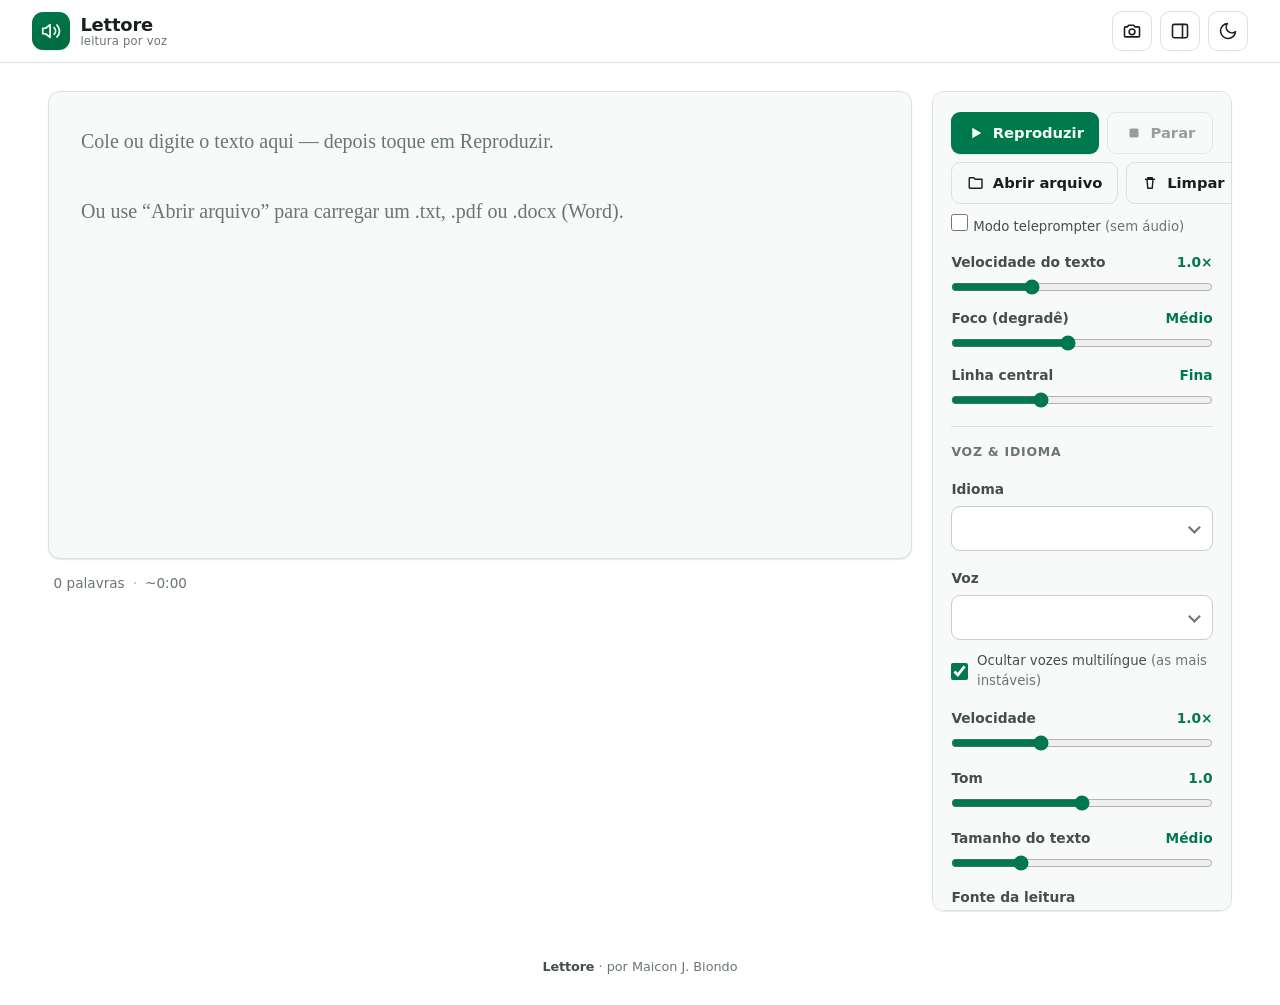
==== index.html @ d98f9779 "Ajustes: sem teclado ao parar; linha central ajustável (oculta/fina/média/grossa); cache sw v7" ====
<!doctype html><html lang="pt-BR" data-theme="light"><head><meta charset="utf-8"/><meta name="viewport" content="width=device-width,initial-scale=1"/><title>Lettore — leitor de textos com voz por IA</title><meta name="description" content="Leitor de textos em voz alta, em português e outros idiomas, com destaque acompanhando a leitura. Funciona offline no navegador."/><link rel="stylesheet" href="styles.css"/><link rel="icon" href="data:image/svg+xml,%3Csvg xmlns='http://www.w3.org/2000/svg' viewBox='0 0 32 32'%3E%3Ctext y='26' font-size='26'%3E%F0%9F%94%8A%3C/text%3E%3C/svg%3E"/><link rel="manifest" href="manifest.webmanifest"/><meta name="theme-color" content="#1f8a5a"/><link rel="apple-touch-icon" href="icons/apple-touch-icon.png"/></head><body><div class="app" id="app"><header class="appbar"><div class="brand"><span class="brand__mark" aria-hidden="true"><svg viewBox="0 0 24 24" width="22" height="22" fill="none" stroke="currentColor" stroke-width="1.9" stroke-linecap="round" stroke-linejoin="round"><path d="M11 5 6 9H3v6h3l5 4z"/><path d="M15.5 8.5a5 5 0 0 1 0 7"/><path d="M18.5 5.5a9 9 0 0 1 0 13"/></svg> </span><span class="brand__text"><strong>Lettore</strong> <span class="brand__sub">leitura por voz</span></span></div><div class="appbar__actions"><button id="cameraToggle" class="icon-btn" type="button" aria-pressed="false" aria-label="Ativar câmera para gravar você lendo" title="Câmera (gravar você lendo)"><svg viewBox="0 0 24 24" width="20" height="20" fill="none" stroke="currentColor" stroke-width="1.9" stroke-linecap="round" stroke-linejoin="round"><path d="M3 8a1 1 0 0 1 1-1h2.5l1.5-2h6l1.5 2H20a1 1 0 0 1 1 1v10a1 1 0 0 1-1 1H4a1 1 0 0 1-1-1z"/><circle cx="12" cy="13" r="3.5"/></svg></button> <button id="menuToggle" class="icon-btn" type="button" aria-pressed="false" aria-label="Ocultar ou mostrar o menu" title="Ocultar/mostrar menu (modo teleprompter)"><svg viewBox="0 0 24 24" width="20" height="20" fill="none" stroke="currentColor" stroke-width="1.9" stroke-linecap="round" stroke-linejoin="round"><rect x="3" y="4" width="18" height="16" rx="2"/><line x1="15" y1="4" x2="15" y2="20"/></svg></button> <button id="themeToggle" class="icon-btn" type="button" aria-label="Alternar tema claro/escuro" title="Alternar tema"><svg class="icon-sun" viewBox="0 0 24 24" width="20" height="20" fill="none" stroke="currentColor" stroke-width="1.9" stroke-linecap="round" stroke-linejoin="round"><circle cx="12" cy="12" r="4"/><path d="M12 2v2M12 20v2M4.9 4.9l1.4 1.4M17.7 17.7l1.4 1.4M2 12h2M20 12h2M4.9 19.1l1.4-1.4M17.7 6.3l1.4-1.4"/></svg> <svg class="icon-moon" viewBox="0 0 24 24" width="20" height="20" fill="none" stroke="currentColor" stroke-width="1.9" stroke-linecap="round" stroke-linejoin="round"><path d="M21 12.8A9 9 0 1 1 11.2 3a7 7 0 0 0 9.8 9.8z"/></svg></button></div></header><div id="recBadge" class="rec-badge" hidden><span class="rec-dot" aria-hidden="true"></span>REC</div><div id="saveBar" class="save-bar" hidden><span>Vídeo pronto</span> <button id="saveVideoBtn" class="btn btn--primary" type="button"><svg viewBox="0 0 24 24" width="16" height="16" fill="none" stroke="currentColor" stroke-width="2" stroke-linecap="round" stroke-linejoin="round" aria-hidden="true"><path d="M12 3v12m0 0 4-4m-4 4-4-4"/><path d="M4 17v2a1 1 0 0 0 1 1h14a1 1 0 0 0 1-1v-2"/></svg> <span class="btn__label">Salvar</span></button> <button id="discardVideoBtn" class="btn btn--ghost" type="button">Descartar</button></div><div id="unsupported" class="banner banner--error" hidden>Seu navegador não oferece síntese de voz (Web Speech API). Tente o Chrome ou o Edge atualizados.</div><main class="workspace"><section class="reading" aria-label="Área de leitura"><div class="panel"><video id="camera" class="camera-bg" autoplay muted playsinline></video><textarea id="editor" class="editor" spellcheck="false" placeholder="Cole ou digite o texto aqui — depois toque em Reproduzir.

Ou use “Abrir arquivo” para carregar um .txt, .pdf ou .docx (Word)."></textarea><div id="reader" class="reader" hidden tabindex="-1" aria-label="Texto em leitura. Toque em uma palavra para começar por ela."></div><div class="tele-guide" aria-hidden="true"></div></div><div class="statusbar"><div class="statusbar__meta"><span id="wordCount">0 palavras</span> <span class="dot" aria-hidden="true">·</span> <span id="timeEst">~0:00</span></div><div id="status" class="statusbar__status" role="status" aria-live="polite"></div></div></section><aside class="settings" aria-label="Controles e configurações"><section class="controls" aria-label="Reprodução e arquivo"><div class="controls__row"><button id="playBtn" class="btn btn--primary" type="button" aria-label="Reproduzir"><svg class="i-play" viewBox="0 0 24 24" width="18" height="18" fill="currentColor" aria-hidden="true"><path d="M7 5v14l12-7z"/></svg> <svg class="i-pause" viewBox="0 0 24 24" width="18" height="18" fill="currentColor" aria-hidden="true"><path d="M7 5h4v14H7zM13 5h4v14h-4z"/></svg> <span class="btn__label">Reproduzir</span></button> <button id="stopBtn" class="btn" type="button" disabled="disabled"><svg viewBox="0 0 24 24" width="18" height="18" fill="currentColor" aria-hidden="true"><rect x="6" y="6" width="12" height="12" rx="2"/></svg> <span class="btn__label">Parar</span></button></div><div class="controls__row"><button id="openBtn" class="btn btn--ghost" type="button"><svg viewBox="0 0 24 24" width="18" height="18" fill="none" stroke="currentColor" stroke-width="1.9" stroke-linecap="round" stroke-linejoin="round" aria-hidden="true"><path d="M4 5h5l2 2h9v11a1 1 0 0 1-1 1H4a1 1 0 0 1-1-1V6a1 1 0 0 1 1-1z"/></svg> <span class="btn__label">Abrir arquivo</span></button> <button id="clearBtn" class="btn btn--ghost" type="button"><svg viewBox="0 0 24 24" width="18" height="18" fill="none" stroke="currentColor" stroke-width="1.9" stroke-linecap="round" stroke-linejoin="round" aria-hidden="true"><path d="M6 7h12M9 7V5h6v2M8 7l1 12h6l1-12"/></svg> <span class="btn__label">Limpar</span></button></div><input id="fileInput" type="file" accept=".txt,.pdf,.docx,text/plain" hidden/> <label class="check-row" for="teleToggle"><input id="teleToggle" type="checkbox"/> <span>Modo teleprompter <em>(sem áudio)</em></span></label><div class="field tele-speed" id="teleSpeedField" hidden><label for="teleSpeed">Velocidade do texto<output id="teleSpeedVal" for="teleSpeed">1.0×</output></label> <input id="teleSpeed" type="range" min="60" max="400" step="10" value="160"/></div><div class="field tele-speed" id="teleFocusField" hidden><label for="teleFocus">Foco (degradê)<output id="teleFocusVal" for="teleFocus">Médio</output></label> <input id="teleFocus" type="range" min="1" max="10" step="1" value="5"/></div><div class="field tele-speed" id="teleGuideField" hidden><label for="teleGuide">Linha central<output id="teleGuideVal" for="teleGuide">Fina</output></label> <input id="teleGuide" type="range" min="0" max="3" step="1" value="1"/></div></section><h2 class="settings__title">Voz &amp; idioma</h2><div class="field"><label for="language">Idioma</label><div class="select-wrap"><select id="language"></select></div></div><div class="field"><label for="voice">Voz</label><div class="select-wrap"><select id="voice"></select></div><p id="voiceHint" class="field__hint" hidden></p></div><label class="field check-row" for="hideMultilingual"><input id="hideMultilingual" type="checkbox" checked="checked"/> <span>Ocultar vozes multilíngue <em>(as mais instáveis)</em></span></label><div class="field"><label for="rate">Velocidade<output id="rateVal" for="rate">1.0×</output></label> <input id="rate" type="range" min="0.5" max="2" step="0.1" value="1"/></div><div class="field"><label for="pitch">Tom<output id="pitchVal" for="pitch">1.0</output></label> <input id="pitch" type="range" min="0" max="2" step="0.1" value="1"/></div><div class="field"><label for="fontSize">Tamanho do texto<output id="fontSizeVal" for="fontSize">Médio</output></label> <input id="fontSize" type="range" min="1" max="5" step="1" value="2"/></div><div class="field"><label for="readFont">Fonte da leitura</label><div class="select-wrap"><select id="readFont"><option value="serif">Serifa (clássica)</option><option value="sans">Sem serifa</option><option value="humanist">Humanista (mais legível)</option><option value="mono">Monoespaçada</option></select></div></div><div class="field"><label>Cor de destaque</label><div class="swatches" id="swatches"><label class="swatch swatch--custom" title="Escolher cor personalizada"><svg viewBox="0 0 24 24" width="14" height="14" fill="none" stroke="currentColor" stroke-width="2.2" stroke-linecap="round" stroke-linejoin="round" aria-hidden="true"><path d="M12 5v14M5 12h14"/></svg> <input id="accentColor" type="color" value="#1f8a5a" aria-label="Cor personalizada"/></label></div></div><button id="testBtn" class="btn btn--ghost btn--block" type="button"><svg viewBox="0 0 24 24" width="18" height="18" fill="none" stroke="currentColor" stroke-width="1.9" stroke-linecap="round" stroke-linejoin="round" aria-hidden="true"><path d="M11 5 6 9H3v6h3l5 4zM15.5 9a3.5 3.5 0 0 1 0 6"/></svg> <span class="btn__label">Testar voz</span></button><p class="settings__note">As vozes disponíveis vêm do seu sistema/navegador. Faltando um idioma? Instale a voz em <em>Configurações do Windows → Hora e idioma → Fala</em>.</p></aside></main><footer class="credit"><strong>Lettore</strong> · por Maicon J. Biondo</footer><div class="floatspeed" aria-label="Velocidade do texto (teleprompter)"><svg viewBox="0 0 24 24" width="18" height="18" fill="none" stroke="currentColor" stroke-width="1.9" stroke-linecap="round" stroke-linejoin="round" aria-hidden="true"><path d="M4 17a8 8 0 1 1 16 0"/><path d="M12 17l4-5"/></svg> <input id="teleSpeedQuick" type="range" min="60" max="400" step="10" value="160" aria-label="Velocidade do texto"/><output id="teleSpeedQuickVal" for="teleSpeedQuick">1.0×</output></div><div class="floatbar" role="toolbar" aria-label="Controles (menu oculto)"><button id="fbPlay" class="icon-btn icon-btn--primary" type="button" aria-label="Reproduzir"><svg class="i-play" viewBox="0 0 24 24" width="20" height="20" fill="currentColor" aria-hidden="true"><path d="M7 5v14l12-7z"/></svg> <svg class="i-pause" viewBox="0 0 24 24" width="20" height="20" fill="currentColor" aria-hidden="true"><path d="M7 5h4v14H7zM13 5h4v14h-4z"/></svg></button> <button id="fbStop" class="icon-btn" type="button" aria-label="Parar" disabled="disabled"><svg viewBox="0 0 24 24" width="20" height="20" fill="currentColor" aria-hidden="true"><rect x="6" y="6" width="12" height="12" rx="2"/></svg></button> <button id="fbOpen" class="icon-btn" type="button" aria-label="Abrir arquivo"><svg viewBox="0 0 24 24" width="20" height="20" fill="none" stroke="currentColor" stroke-width="1.9" stroke-linecap="round" stroke-linejoin="round"><path d="M4 5h5l2 2h9v11a1 1 0 0 1-1 1H4a1 1 0 0 1-1-1V6a1 1 0 0 1 1-1z"/></svg></button> <button id="fbTele" class="icon-btn" type="button" aria-pressed="false" aria-label="Modo teleprompter"><svg viewBox="0 0 24 24" width="20" height="20" fill="none" stroke="currentColor" stroke-width="1.9" stroke-linecap="round" stroke-linejoin="round"><rect x="3" y="4" width="18" height="13" rx="2"/><line x1="7" y1="9" x2="17" y2="9"/><line x1="7" y1="12.5" x2="14" y2="12.5"/></svg></button></div></div><script>if ("serviceWorker" in navigator && location.protocol.startsWith("http")) {
      addEventListener("load", () => navigator.serviceWorker.register("sw.js").catch(() => {}));
    }</script><script src="lib/pdf.min.js"></script><script src="lib/mammoth.browser.min.js"></script><script src="app.js"></script></body></html>
---- styles.css ----
:root{color-scheme:light;--h:160;--bg:oklch(1 0 0);--surface:oklch(0.982 0.004 var(--h));--surface-2:oklch(0.962 0.006 var(--h));--border:oklch(0.905 0.008 var(--h));--border-strong:oklch(0.845 0.012 var(--h));--ink:oklch(0.235 0.014 var(--h));--ink-soft:oklch(0.415 0.016 var(--h));--muted:oklch(0.555 0.018 var(--h));--primary:oklch(0.505 0.118 var(--h));--primary-hover:oklch(0.455 0.126 var(--h));--primary-ink:oklch(0.995 0.01 var(--h));--primary-soft:oklch(0.955 0.032 var(--h));--hl-word-bg:var(--primary);--hl-word-ink:var(--primary-ink);--hl-sentence:oklch(0.955 0.036 var(--h));--focus:oklch(0.62 0.13 220);--danger:oklch(0.55 0.17 25);--shadow-sm:0 1px 2px oklch(0.2 0.02 160 / 0.06),0 1px 1px oklch(0.2 0.02 160 / 0.04);--shadow-md:0 6px 20px oklch(0.2 0.02 160 / 0.10),0 2px 6px oklch(0.2 0.02 160 / 0.06);--radius:12px;--radius-sm:9px;--radius-lg:18px;--font-ui:"Segoe UI",system-ui,-apple-system,"Helvetica Neue",Arial,sans-serif;--font-read:"Iowan Old Style","Palatino Linotype",Georgia,"Times New Roman",serif;--read-size:1.25rem;--focus-half:19%;--z-sticky:100;--ease:cubic-bezier(0.22, 1, 0.36, 1)}:root[data-theme=dark]{color-scheme:dark;--bg:oklch(0.165 0.01 var(--h));--surface:oklch(0.205 0.012 var(--h));--surface-2:oklch(0.245 0.014 var(--h));--border:oklch(0.305 0.014 var(--h));--border-strong:oklch(0.38 0.018 var(--h));--ink:oklch(0.93 0.012 var(--h));--ink-soft:oklch(0.78 0.016 var(--h));--muted:oklch(0.66 0.02 var(--h));--primary:oklch(0.74 0.135 var(--h));--primary-hover:oklch(0.80 0.14 var(--h));--primary-ink:oklch(0.18 0.03 var(--h));--primary-soft:oklch(0.30 0.05 var(--h));--hl-word-bg:var(--primary);--hl-word-ink:var(--primary-ink);--hl-sentence:oklch(0.285 0.045 var(--h));--focus:oklch(0.72 0.13 220);--shadow-sm:0 1px 2px oklch(0 0 0 / 0.4);--shadow-md:0 10px 30px oklch(0 0 0 / 0.45),0 3px 8px oklch(0 0 0 / 0.35)}*,::after,::before{box-sizing:border-box}*{margin:0}body,html{height:100%}body{font-family:var(--font-ui);background:var(--bg);color:var(--ink);line-height:1.5;-webkit-font-smoothing:antialiased;text-rendering:optimizeLegibility}button,input,select,textarea{font:inherit;color:inherit}:focus-visible{outline:2px solid var(--focus);outline-offset:2px;border-radius:4px}.app{min-height:100%;display:flex;flex-direction:column}.appbar{position:sticky;top:0;z-index:var(--z-sticky);display:flex;align-items:center;justify-content:space-between;gap:1rem;padding:.7rem clamp(1rem,4vw,2rem);background:color-mix(in oklab,var(--bg) 86%,transparent);backdrop-filter:saturate(1.4) blur(10px);border-bottom:1px solid var(--border)}.brand{display:flex;align-items:center;gap:.65rem}.brand__mark{display:grid;place-items:center;width:38px;height:38px;border-radius:11px;color:var(--primary-ink);background:linear-gradient(150deg,var(--primary),var(--primary-hover));box-shadow:var(--shadow-sm)}.brand__text{display:flex;flex-direction:column;line-height:1.05}.brand__text strong{font-size:1.12rem;letter-spacing:-.01em}.brand__sub{font-size:.72rem;color:var(--muted);letter-spacing:.02em}.appbar__actions{display:flex;gap:.5rem}.workspace{flex:1;width:100%;max-width:1240px;margin-inline:auto;padding:clamp(1rem,3vw,1.75rem);display:grid;grid-template-columns:minmax(0,1fr) 300px;gap:1.25rem;align-items:start}.reading{display:flex;flex-direction:column;gap:.85rem;min-width:0}.btn{--btn-bg:var(--surface);--btn-ink:var(--ink);--btn-bd:var(--border-strong);display:inline-flex;align-items:center;gap:.5rem;padding:.55rem .9rem;background:var(--btn-bg);color:var(--btn-ink);border:1px solid var(--btn-bd);border-radius:var(--radius-sm);font-size:.92rem;font-weight:550;cursor:pointer;white-space:nowrap;transition:background 160ms var(--ease),border-color 160ms var(--ease),transform 120ms var(--ease),box-shadow 160ms var(--ease),opacity 160ms}.btn svg{flex:none}.btn:hover:not(:disabled){background:var(--surface-2);border-color:var(--muted)}.btn:active:not(:disabled){transform:translateY(1px)}.btn:disabled{opacity:.42;cursor:not-allowed}.btn--primary{--btn-bg:var(--primary);--btn-ink:var(--primary-ink);--btn-bd:transparent;box-shadow:var(--shadow-sm)}.btn--primary:hover:not(:disabled){background:var(--primary-hover);border-color:transparent}.btn--ghost{--btn-bg:transparent;--btn-bd:var(--border)}.btn--block{width:100%;justify-content:center;margin-top:.25rem}.icon-btn{display:grid;place-items:center;width:40px;height:40px;border-radius:10px;background:0 0;border:1px solid var(--border);cursor:pointer;transition:background 160ms var(--ease),border-color 160ms var(--ease)}.icon-btn:hover{background:var(--surface-2);border-color:var(--muted)}.icon-sun{display:none}:root[data-theme=dark] .icon-sun{display:block}:root[data-theme=dark] .icon-moon{display:none}.icon-btn--primary{background:var(--primary);color:var(--primary-ink);border-color:transparent}.icon-btn--primary:hover{background:var(--primary-hover);border-color:transparent}.i-pause,.is-playing .i-play{display:none}.is-playing .i-pause{display:initial}.panel{position:relative;background:var(--surface);border:1px solid var(--border);border-radius:var(--radius);box-shadow:var(--shadow-sm);height:clamp(320px,52vh,620px);display:flex}.app.menu-hidden .panel{height:calc(100dvh - 12rem)}.editor,.reader{flex:1;width:100%;position:relative;z-index:1;padding:clamp(1.1rem,3vw,2rem);font-family:var(--font-read);font-size:var(--read-size);line-height:1.75;color:var(--ink);overflow-y:auto;scroll-behavior:smooth;border-radius:var(--radius)}.editor{resize:none;border:none;background:0 0;outline:0}.editor::placeholder{color:var(--muted)}.reader{max-width:72ch;margin-inline:auto;white-space:pre-wrap;overflow-wrap:break-word;cursor:pointer}.reader .word{padding:.02em .14em;margin:0 -.02em;border-radius:5px;transition:background-color 120ms var(--ease),color 120ms var(--ease);-webkit-box-decoration-break:clone;box-decoration-break:clone}.reader .sentence.is-current{background:var(--hl-sentence);border-radius:6px}.reader .word.is-current{background:var(--hl-word-bg);color:var(--hl-word-ink);font-weight:600}.statusbar{display:flex;flex-wrap:wrap;gap:.5rem 1rem;align-items:center;justify-content:space-between;padding:0 .35rem;font-size:.85rem;color:var(--muted)}.statusbar__meta{display:flex;align-items:center;gap:.5rem;font-variant-numeric:tabular-nums}.statusbar__status{color:var(--ink-soft);min-height:1.2em}.statusbar__status.is-error{color:var(--danger);font-weight:550}.dot{opacity:.6}.settings{position:sticky;top:calc(.7rem + 54px);max-height:calc(100dvh - 5rem);overflow-y:auto;background:var(--surface);border:1px solid var(--border);border-radius:var(--radius);padding:1.25rem 1.15rem 1.35rem;box-shadow:var(--shadow-sm);display:flex;flex-direction:column;gap:1.05rem}.controls{display:flex;flex-direction:column;gap:.5rem;padding-bottom:1.1rem;border-bottom:1px solid var(--border)}.controls .btn--block{margin-top:0}.controls .check-row{margin-top:.15rem}.controls .tele-speed{margin-top:.35rem}.controls__row{display:flex;gap:.5rem}.controls__row .btn{flex:1;justify-content:center}.app.menu-hidden .workspace{grid-template-columns:1fr}.app.menu-hidden .settings{display:none}#menuToggle[aria-pressed=true]{background:var(--primary);color:var(--primary-ink);border-color:transparent}.floatbar{display:none;position:fixed;bottom:1.4rem;left:50%;transform:translateX(-50%);gap:.4rem;padding:.4rem;background:color-mix(in oklab,var(--surface) 90%,transparent);backdrop-filter:blur(12px) saturate(1.4);border:1px solid var(--border);border-radius:var(--radius-lg);box-shadow:var(--shadow-md);z-index:var(--z-sticky)}.app.menu-hidden .floatbar{display:flex}.floatbar .icon-btn{border-color:transparent}.floatbar .icon-btn.is-active{background:var(--primary-soft);color:var(--primary)}.floatbar .icon-btn:disabled{opacity:.4;cursor:not-allowed}.floatspeed{display:none;position:fixed;bottom:5.3rem;left:50%;transform:translateX(-50%);align-items:center;gap:.65rem;padding:.5rem .95rem;background:color-mix(in oklab,var(--surface) 90%,transparent);backdrop-filter:blur(12px) saturate(1.4);border:1px solid var(--border);border-radius:var(--radius-lg);box-shadow:var(--shadow-md);z-index:var(--z-sticky)}.app.menu-hidden.tele-on .floatspeed{display:flex}.floatspeed svg{color:var(--muted);flex:none}.floatspeed input[type=range]{width:min(45vw,190px);accent-color:var(--primary)}.floatspeed output{font-size:.8rem;font-weight:550;color:var(--ink-soft);font-variant-numeric:tabular-nums;min-width:4.6em;text-align:right}.app.guide-hidden .tele-guide{display:none!important}.tele-guide{display:none;position:absolute;left:8%;right:8%;top:50%;transform:translateY(-50%);height:var(--guide-h,2px);background:color-mix(in oklab,var(--primary) 55%,transparent);box-shadow:0 0 16px 3px color-mix(in oklab,var(--primary) 30%,transparent);border-radius:2px;pointer-events:none;z-index:3}.app.tele-on.is-reading .tele-guide{display:block}.app.tele-on.is-reading .reader{-webkit-mask-image:linear-gradient(to bottom,transparent calc(50% - var(--focus-half) * 2),#000 calc(50% - var(--focus-half)),#000 calc(50% + var(--focus-half)),transparent calc(50% + var(--focus-half) * 2));mask-image:linear-gradient(to bottom,transparent calc(50% - var(--focus-half) * 2),#000 calc(50% - var(--focus-half)),#000 calc(50% + var(--focus-half)),transparent calc(50% + var(--focus-half) * 2))}.camera-bg{display:none;position:absolute;inset:0;width:100%;height:100%;object-fit:cover;transform:scaleX(-1);border-radius:var(--radius);background:#000;z-index:0}.app.camera-on .camera-bg{display:block}.app.camera-on .panel{background:0 0;border-color:color-mix(in oklab,#fff 25%,transparent)}.app.camera-on .editor,.app.camera-on .reader{background:0 0;color:#fff;text-shadow:0 1px 6px rgba(0,0,0,.9),0 0 2px rgba(0,0,0,.95)}.app.camera-on .editor::placeholder{color:rgba(255,255,255,.75)}#cameraToggle[aria-pressed=true]{background:var(--primary);color:var(--primary-ink);border-color:transparent}.rec-badge[hidden]{display:none!important}.rec-badge{position:fixed;top:calc(.7rem + 60px);left:50%;transform:translateX(-50%);display:flex;align-items:center;gap:.4rem;padding:.3rem .75rem;background:color-mix(in oklab,var(--danger) 88%,#000);color:#fff;font-size:.74rem;font-weight:700;letter-spacing:.09em;border-radius:999px;box-shadow:var(--shadow-md);z-index:var(--z-sticky)}.rec-dot{width:8px;height:8px;border-radius:50%;background:#fff;animation:1s steps(2,start) infinite recblink}@keyframes recblink{50%{opacity:.2}}.save-bar[hidden]{display:none!important}.save-bar{position:fixed;top:calc(.7rem + 60px);left:50%;transform:translateX(-50%);display:flex;align-items:center;gap:.6rem;padding:.5rem .6rem .5rem .95rem;background:var(--surface);border:1px solid var(--border-strong);border-radius:var(--radius);box-shadow:var(--shadow-md);z-index:var(--z-sticky);font-size:.86rem;font-weight:550;max-width:calc(100vw - 2rem)}.save-bar .btn{padding:.45rem .8rem}.settings__title{font-size:.78rem;font-weight:650;letter-spacing:.06em;text-transform:uppercase;color:var(--muted)}.field{display:flex;flex-direction:column;gap:.4rem}.field label{display:flex;align-items:baseline;justify-content:space-between;gap:.5rem;font-size:.86rem;font-weight:550;color:var(--ink-soft)}.field label output{font-variant-numeric:tabular-nums;color:var(--primary);font-weight:600}.field__hint{font-size:.78rem;color:var(--muted)}.check-row{flex-direction:row;align-items:center;gap:.55rem;cursor:pointer;margin-top:-.35rem}.check-row input{width:1.05rem;height:1.05rem;accent-color:var(--primary);cursor:pointer;flex:none}.check-row span{font-size:.83rem;color:var(--ink-soft);font-weight:500}.check-row em{color:var(--muted);font-style:normal}.swatches{display:flex;flex-wrap:wrap;gap:.5rem}.swatch{width:28px;height:28px;border-radius:50%;border:2px solid var(--border);padding:0;cursor:pointer;transition:transform 140ms var(--ease),box-shadow 140ms var(--ease)}.swatch:hover{transform:scale(1.09)}.swatch.is-active{border-color:transparent;box-shadow:0 0 0 2px var(--surface),0 0 0 4px var(--primary)}.swatch--custom{position:relative;overflow:hidden;display:grid;place-items:center;background:conic-gradient(from 90deg,oklch(.7 .16 25),oklch(.75 .16 90),oklch(.72 .16 160),oklch(.68 .16 245),oklch(.62 .16 300),oklch(.7 .16 25))}.swatch--custom svg{color:#fff;filter:drop-shadow(0 1px 1px rgba(0,0,0,.4));pointer-events:none}.swatch--custom input{position:absolute;inset:0;width:100%;height:100%;opacity:0;cursor:pointer;border:none;padding:0}.select-wrap{position:relative}.select-wrap::after{content:"";position:absolute;right:.85rem;top:50%;width:.55rem;height:.55rem;border-right:2px solid var(--muted);border-bottom:2px solid var(--muted);transform:translateY(-70%) rotate(45deg);pointer-events:none}select{width:100%;appearance:none;padding:.6rem 2rem .6rem .8rem;background:var(--bg);border:1px solid var(--border-strong);border-radius:var(--radius-sm);cursor:pointer;transition:border-color 160ms var(--ease)}select:hover{border-color:var(--muted)}input[type=range]{width:100%;accent-color:var(--primary);cursor:pointer}.settings__note{font-size:.76rem;line-height:1.5;color:var(--muted);padding-top:.5rem;border-top:1px solid var(--border)}.settings__note em{color:var(--ink-soft);font-style:normal;font-weight:550}.banner{margin:0 clamp(1rem,3vw,1.75rem);padding:.8rem 1rem;border-radius:var(--radius-sm);font-size:.9rem}.banner--error{background:color-mix(in oklab,var(--danger) 14%,var(--bg));border:1px solid color-mix(in oklab,var(--danger) 40%,var(--bg));color:color-mix(in oklab,var(--danger) 72%,var(--ink))}.credit{text-align:center;padding:1.1rem 1rem 1.8rem;font-size:.8rem;color:var(--muted)}.credit strong{color:var(--ink-soft);font-weight:650;letter-spacing:-.01em}@media (max-width:860px){.workspace{grid-template-columns:1fr}.settings{position:static;order:-1;max-height:none;overflow:visible}}@media (max-width:420px){.brand__sub{display:none}}@media (prefers-reduced-motion:reduce){*,::after,::before{animation-duration:0s!important;transition-duration:0s!important;scroll-behavior:auto!important}}
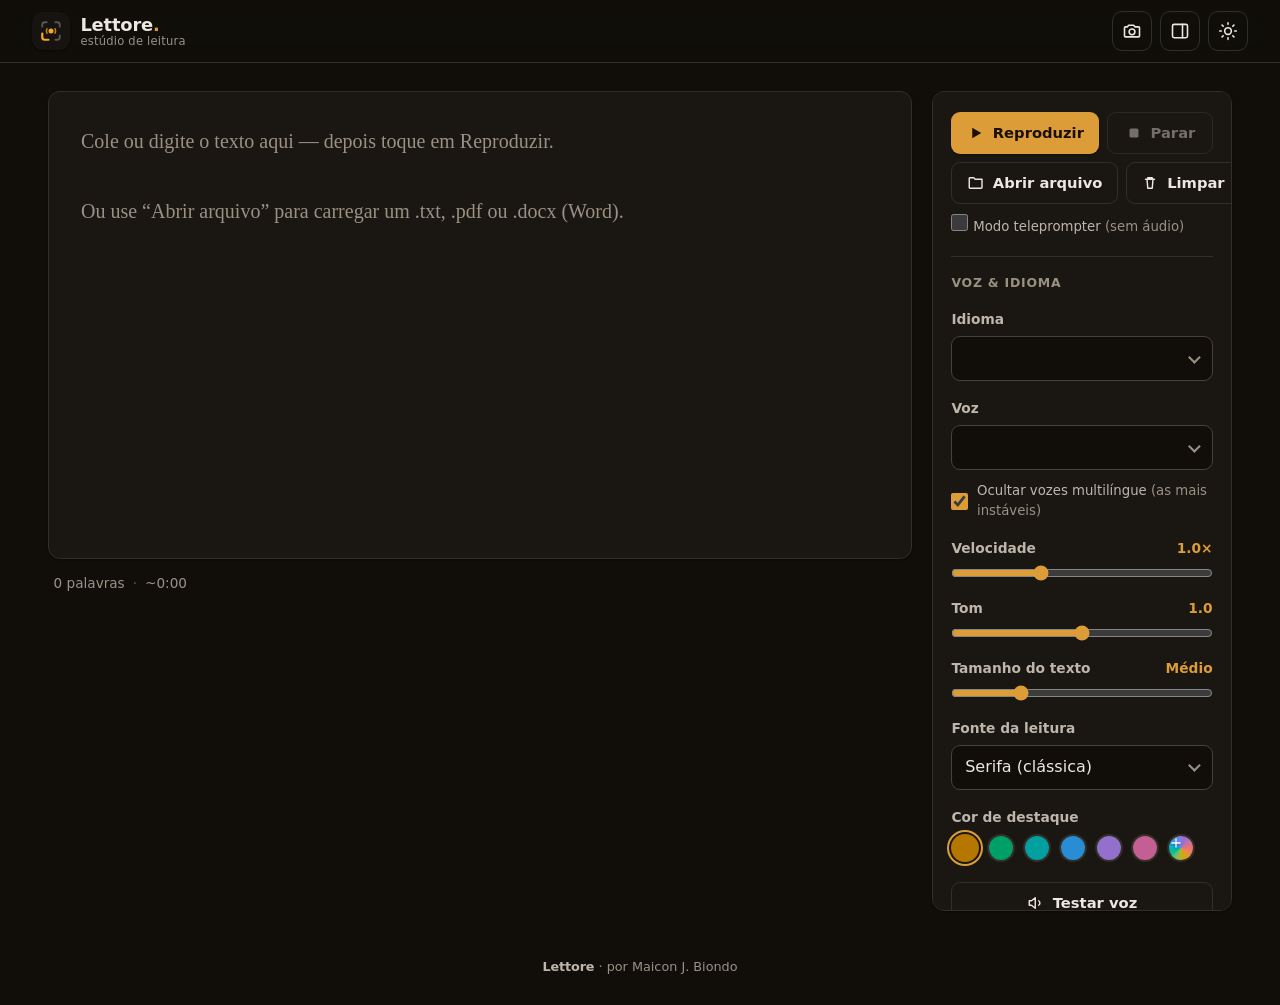
==== commit 6c21ff95: "Identidade estúdio: logo V1 (visor + L âmbar + on air), tema escuro/âmbar padrão, novos ícones; corr" ====
--- a/index.html
+++ b/index.html
@@ -1,5 +1,5 @@
-<!doctype html><html lang="pt-BR" data-theme="light"><head><meta charset="utf-8"/><meta name="viewport" content="width=device-width,initial-scale=1"/><title>Lettore — leitor de textos com voz por IA</title><meta name="description" content="Leitor de textos em voz alta, em português e outros idiomas, com destaque acompanhando a leitura. Funciona offline no navegador."/><link rel="stylesheet" href="styles.css"/><link rel="icon" href="data:image/svg+xml,%3Csvg xmlns='http://www.w3.org/2000/svg' viewBox='0 0 32 32'%3E%3Ctext y='26' font-size='26'%3E%F0%9F%94%8A%3C/text%3E%3C/svg%3E"/><link rel="manifest" href="manifest.webmanifest"/><meta name="theme-color" content="#1f8a5a"/><link rel="apple-touch-icon" href="icons/apple-touch-icon.png"/></head><body><div class="app" id="app"><header class="appbar"><div class="brand"><span class="brand__mark" aria-hidden="true"><svg viewBox="0 0 24 24" width="22" height="22" fill="none" stroke="currentColor" stroke-width="1.9" stroke-linecap="round" stroke-linejoin="round"><path d="M11 5 6 9H3v6h3l5 4z"/><path d="M15.5 8.5a5 5 0 0 1 0 7"/><path d="M18.5 5.5a9 9 0 0 1 0 13"/></svg> </span><span class="brand__text"><strong>Lettore</strong> <span class="brand__sub">leitura por voz</span></span></div><div class="appbar__actions"><button id="cameraToggle" class="icon-btn" type="button" aria-pressed="false" aria-label="Ativar câmera para gravar você lendo" title="Câmera (gravar você lendo)"><svg viewBox="0 0 24 24" width="20" height="20" fill="none" stroke="currentColor" stroke-width="1.9" stroke-linecap="round" stroke-linejoin="round"><path d="M3 8a1 1 0 0 1 1-1h2.5l1.5-2h6l1.5 2H20a1 1 0 0 1 1 1v10a1 1 0 0 1-1 1H4a1 1 0 0 1-1-1z"/><circle cx="12" cy="13" r="3.5"/></svg></button> <button id="menuToggle" class="icon-btn" type="button" aria-pressed="false" aria-label="Ocultar ou mostrar o menu" title="Ocultar/mostrar menu (modo teleprompter)"><svg viewBox="0 0 24 24" width="20" height="20" fill="none" stroke="currentColor" stroke-width="1.9" stroke-linecap="round" stroke-linejoin="round"><rect x="3" y="4" width="18" height="16" rx="2"/><line x1="15" y1="4" x2="15" y2="20"/></svg></button> <button id="themeToggle" class="icon-btn" type="button" aria-label="Alternar tema claro/escuro" title="Alternar tema"><svg class="icon-sun" viewBox="0 0 24 24" width="20" height="20" fill="none" stroke="currentColor" stroke-width="1.9" stroke-linecap="round" stroke-linejoin="round"><circle cx="12" cy="12" r="4"/><path d="M12 2v2M12 20v2M4.9 4.9l1.4 1.4M17.7 17.7l1.4 1.4M2 12h2M20 12h2M4.9 19.1l1.4-1.4M17.7 6.3l1.4-1.4"/></svg> <svg class="icon-moon" viewBox="0 0 24 24" width="20" height="20" fill="none" stroke="currentColor" stroke-width="1.9" stroke-linecap="round" stroke-linejoin="round"><path d="M21 12.8A9 9 0 1 1 11.2 3a7 7 0 0 0 9.8 9.8z"/></svg></button></div></header><div id="recBadge" class="rec-badge" hidden><span class="rec-dot" aria-hidden="true"></span>REC</div><div id="saveBar" class="save-bar" hidden><span>Vídeo pronto</span> <button id="saveVideoBtn" class="btn btn--primary" type="button"><svg viewBox="0 0 24 24" width="16" height="16" fill="none" stroke="currentColor" stroke-width="2" stroke-linecap="round" stroke-linejoin="round" aria-hidden="true"><path d="M12 3v12m0 0 4-4m-4 4-4-4"/><path d="M4 17v2a1 1 0 0 0 1 1h14a1 1 0 0 0 1-1v-2"/></svg> <span class="btn__label">Salvar</span></button> <button id="discardVideoBtn" class="btn btn--ghost" type="button">Descartar</button></div><div id="unsupported" class="banner banner--error" hidden>Seu navegador não oferece síntese de voz (Web Speech API). Tente o Chrome ou o Edge atualizados.</div><main class="workspace"><section class="reading" aria-label="Área de leitura"><div class="panel"><video id="camera" class="camera-bg" autoplay muted playsinline></video><textarea id="editor" class="editor" spellcheck="false" placeholder="Cole ou digite o texto aqui — depois toque em Reproduzir.
+<!doctype html><html lang="pt-BR" data-theme="light"><head><meta charset="utf-8"/><meta name="viewport" content="width=device-width,initial-scale=1"/><title>Lettore — leitor de textos com voz por IA</title><meta name="description" content="Leitor de textos em voz alta, em português e outros idiomas, com destaque acompanhando a leitura. Funciona offline no navegador."/><link rel="stylesheet" href="styles.css"/><link rel="icon" href="data:image/svg+xml,%3Csvg xmlns='http://www.w3.org/2000/svg' viewBox='0 0 96 96'%3E%3Crect width='96' height='96' rx='22' fill='%23171310'/%3E%3Cpath d='M18 52 v14 a10 10 0 0 0 10 10 h14' fill='none' stroke='%23F6A821' stroke-width='10' stroke-linecap='round'/%3E%3Ccircle cx='48' cy='46' r='12' fill='%23F6A821'/%3E%3C/svg%3E"/><link rel="manifest" href="manifest.webmanifest"/><meta name="theme-color" content="#171310"/><link rel="apple-touch-icon" href="icons/apple-touch-icon.png"/></head><body><div class="app" id="app"><header class="appbar"><div class="brand"><span class="brand__mark" aria-hidden="true"><svg viewBox="0 0 96 96" width="30" height="30"><path d="M20 34 v-6 a8 8 0 0 1 8-8 h6" fill="none" stroke="#F4EDE2" stroke-width="6" stroke-linecap="round" opacity="0.3"/><path d="M62 20 h6 a8 8 0 0 1 8 8 v6" fill="none" stroke="#F4EDE2" stroke-width="6" stroke-linecap="round" opacity="0.3"/><path d="M76 62 v6 a8 8 0 0 1 -8 8 h-6" fill="none" stroke="#F4EDE2" stroke-width="6" stroke-linecap="round" opacity="0.3"/><path d="M20 56 v12 a8 8 0 0 0 8 8 h12" fill="none" stroke="#F6A821" stroke-width="7" stroke-linecap="round"/><circle cx="48" cy="48" r="8" fill="#F6A821"/><path d="M35 41 a15 15 0 0 0 0 14" fill="none" stroke="#F6A821" stroke-width="5" stroke-linecap="round" opacity="0.75"/><path d="M61 41 a15 15 0 0 1 0 14" fill="none" stroke="#F6A821" stroke-width="5" stroke-linecap="round" opacity="0.75"/></svg> </span><span class="brand__text"><strong>Lettore<span class="brand__dot">.</span></strong> <span class="brand__sub">estúdio de leitura</span></span></div><div class="appbar__actions"><button id="cameraToggle" class="icon-btn" type="button" aria-pressed="false" aria-label="Ativar câmera para gravar você lendo" title="Câmera (gravar você lendo)"><svg viewBox="0 0 24 24" width="20" height="20" fill="none" stroke="currentColor" stroke-width="1.9" stroke-linecap="round" stroke-linejoin="round"><path d="M3 8a1 1 0 0 1 1-1h2.5l1.5-2h6l1.5 2H20a1 1 0 0 1 1 1v10a1 1 0 0 1-1 1H4a1 1 0 0 1-1-1z"/><circle cx="12" cy="13" r="3.5"/></svg></button> <button id="menuToggle" class="icon-btn" type="button" aria-pressed="false" aria-label="Ocultar ou mostrar o menu" title="Ocultar/mostrar menu (modo teleprompter)"><svg viewBox="0 0 24 24" width="20" height="20" fill="none" stroke="currentColor" stroke-width="1.9" stroke-linecap="round" stroke-linejoin="round"><rect x="3" y="4" width="18" height="16" rx="2"/><line x1="15" y1="4" x2="15" y2="20"/></svg></button> <button id="themeToggle" class="icon-btn" type="button" aria-label="Alternar tema claro/escuro" title="Alternar tema"><svg class="icon-sun" viewBox="0 0 24 24" width="20" height="20" fill="none" stroke="currentColor" stroke-width="1.9" stroke-linecap="round" stroke-linejoin="round"><circle cx="12" cy="12" r="4"/><path d="M12 2v2M12 20v2M4.9 4.9l1.4 1.4M17.7 17.7l1.4 1.4M2 12h2M20 12h2M4.9 19.1l1.4-1.4M17.7 6.3l1.4-1.4"/></svg> <svg class="icon-moon" viewBox="0 0 24 24" width="20" height="20" fill="none" stroke="currentColor" stroke-width="1.9" stroke-linecap="round" stroke-linejoin="round"><path d="M21 12.8A9 9 0 1 1 11.2 3a7 7 0 0 0 9.8 9.8z"/></svg></button></div></header><div id="recBadge" class="rec-badge" hidden><span class="rec-dot" aria-hidden="true"></span>REC</div><div id="saveBar" class="save-bar" hidden><span>Vídeo pronto</span> <button id="saveVideoBtn" class="btn btn--primary" type="button"><svg viewBox="0 0 24 24" width="16" height="16" fill="none" stroke="currentColor" stroke-width="2" stroke-linecap="round" stroke-linejoin="round" aria-hidden="true"><path d="M12 3v12m0 0 4-4m-4 4-4-4"/><path d="M4 17v2a1 1 0 0 0 1 1h14a1 1 0 0 0 1-1v-2"/></svg> <span class="btn__label">Salvar</span></button> <button id="discardVideoBtn" class="btn btn--ghost" type="button">Descartar</button></div><div id="unsupported" class="banner banner--error" hidden>Seu navegador não oferece síntese de voz (Web Speech API). Tente o Chrome ou o Edge atualizados.</div><main class="workspace"><section class="reading" aria-label="Área de leitura"><div class="panel"><video id="camera" class="camera-bg" autoplay muted playsinline></video><textarea id="editor" class="editor" spellcheck="false" placeholder="Cole ou digite o texto aqui — depois toque em Reproduzir.
 
-Ou use “Abrir arquivo” para carregar um .txt, .pdf ou .docx (Word)."></textarea><div id="reader" class="reader" hidden tabindex="-1" aria-label="Texto em leitura. Toque em uma palavra para começar por ela."></div><div class="tele-guide" aria-hidden="true"></div></div><div class="statusbar"><div class="statusbar__meta"><span id="wordCount">0 palavras</span> <span class="dot" aria-hidden="true">·</span> <span id="timeEst">~0:00</span></div><div id="status" class="statusbar__status" role="status" aria-live="polite"></div></div></section><aside class="settings" aria-label="Controles e configurações"><section class="controls" aria-label="Reprodução e arquivo"><div class="controls__row"><button id="playBtn" class="btn btn--primary" type="button" aria-label="Reproduzir"><svg class="i-play" viewBox="0 0 24 24" width="18" height="18" fill="currentColor" aria-hidden="true"><path d="M7 5v14l12-7z"/></svg> <svg class="i-pause" viewBox="0 0 24 24" width="18" height="18" fill="currentColor" aria-hidden="true"><path d="M7 5h4v14H7zM13 5h4v14h-4z"/></svg> <span class="btn__label">Reproduzir</span></button> <button id="stopBtn" class="btn" type="button" disabled="disabled"><svg viewBox="0 0 24 24" width="18" height="18" fill="currentColor" aria-hidden="true"><rect x="6" y="6" width="12" height="12" rx="2"/></svg> <span class="btn__label">Parar</span></button></div><div class="controls__row"><button id="openBtn" class="btn btn--ghost" type="button"><svg viewBox="0 0 24 24" width="18" height="18" fill="none" stroke="currentColor" stroke-width="1.9" stroke-linecap="round" stroke-linejoin="round" aria-hidden="true"><path d="M4 5h5l2 2h9v11a1 1 0 0 1-1 1H4a1 1 0 0 1-1-1V6a1 1 0 0 1 1-1z"/></svg> <span class="btn__label">Abrir arquivo</span></button> <button id="clearBtn" class="btn btn--ghost" type="button"><svg viewBox="0 0 24 24" width="18" height="18" fill="none" stroke="currentColor" stroke-width="1.9" stroke-linecap="round" stroke-linejoin="round" aria-hidden="true"><path d="M6 7h12M9 7V5h6v2M8 7l1 12h6l1-12"/></svg> <span class="btn__label">Limpar</span></button></div><input id="fileInput" type="file" accept=".txt,.pdf,.docx,text/plain" hidden/> <label class="check-row" for="teleToggle"><input id="teleToggle" type="checkbox"/> <span>Modo teleprompter <em>(sem áudio)</em></span></label><div class="field tele-speed" id="teleSpeedField" hidden><label for="teleSpeed">Velocidade do texto<output id="teleSpeedVal" for="teleSpeed">1.0×</output></label> <input id="teleSpeed" type="range" min="60" max="400" step="10" value="160"/></div><div class="field tele-speed" id="teleFocusField" hidden><label for="teleFocus">Foco (degradê)<output id="teleFocusVal" for="teleFocus">Médio</output></label> <input id="teleFocus" type="range" min="1" max="10" step="1" value="5"/></div><div class="field tele-speed" id="teleGuideField" hidden><label for="teleGuide">Linha central<output id="teleGuideVal" for="teleGuide">Fina</output></label> <input id="teleGuide" type="range" min="0" max="3" step="1" value="1"/></div></section><h2 class="settings__title">Voz &amp; idioma</h2><div class="field"><label for="language">Idioma</label><div class="select-wrap"><select id="language"></select></div></div><div class="field"><label for="voice">Voz</label><div class="select-wrap"><select id="voice"></select></div><p id="voiceHint" class="field__hint" hidden></p></div><label class="field check-row" for="hideMultilingual"><input id="hideMultilingual" type="checkbox" checked="checked"/> <span>Ocultar vozes multilíngue <em>(as mais instáveis)</em></span></label><div class="field"><label for="rate">Velocidade<output id="rateVal" for="rate">1.0×</output></label> <input id="rate" type="range" min="0.5" max="2" step="0.1" value="1"/></div><div class="field"><label for="pitch">Tom<output id="pitchVal" for="pitch">1.0</output></label> <input id="pitch" type="range" min="0" max="2" step="0.1" value="1"/></div><div class="field"><label for="fontSize">Tamanho do texto<output id="fontSizeVal" for="fontSize">Médio</output></label> <input id="fontSize" type="range" min="1" max="5" step="1" value="2"/></div><div class="field"><label for="readFont">Fonte da leitura</label><div class="select-wrap"><select id="readFont"><option value="serif">Serifa (clássica)</option><option value="sans">Sem serifa</option><option value="humanist">Humanista (mais legível)</option><option value="mono">Monoespaçada</option></select></div></div><div class="field"><label>Cor de destaque</label><div class="swatches" id="swatches"><label class="swatch swatch--custom" title="Escolher cor personalizada"><svg viewBox="0 0 24 24" width="14" height="14" fill="none" stroke="currentColor" stroke-width="2.2" stroke-linecap="round" stroke-linejoin="round" aria-hidden="true"><path d="M12 5v14M5 12h14"/></svg> <input id="accentColor" type="color" value="#1f8a5a" aria-label="Cor personalizada"/></label></div></div><button id="testBtn" class="btn btn--ghost btn--block" type="button"><svg viewBox="0 0 24 24" width="18" height="18" fill="none" stroke="currentColor" stroke-width="1.9" stroke-linecap="round" stroke-linejoin="round" aria-hidden="true"><path d="M11 5 6 9H3v6h3l5 4zM15.5 9a3.5 3.5 0 0 1 0 6"/></svg> <span class="btn__label">Testar voz</span></button><p class="settings__note">As vozes disponíveis vêm do seu sistema/navegador. Faltando um idioma? Instale a voz em <em>Configurações do Windows → Hora e idioma → Fala</em>.</p></aside></main><footer class="credit"><strong>Lettore</strong> · por Maicon J. Biondo</footer><div class="floatspeed" aria-label="Velocidade do texto (teleprompter)"><svg viewBox="0 0 24 24" width="18" height="18" fill="none" stroke="currentColor" stroke-width="1.9" stroke-linecap="round" stroke-linejoin="round" aria-hidden="true"><path d="M4 17a8 8 0 1 1 16 0"/><path d="M12 17l4-5"/></svg> <input id="teleSpeedQuick" type="range" min="60" max="400" step="10" value="160" aria-label="Velocidade do texto"/><output id="teleSpeedQuickVal" for="teleSpeedQuick">1.0×</output></div><div class="floatbar" role="toolbar" aria-label="Controles (menu oculto)"><button id="fbPlay" class="icon-btn icon-btn--primary" type="button" aria-label="Reproduzir"><svg class="i-play" viewBox="0 0 24 24" width="20" height="20" fill="currentColor" aria-hidden="true"><path d="M7 5v14l12-7z"/></svg> <svg class="i-pause" viewBox="0 0 24 24" width="20" height="20" fill="currentColor" aria-hidden="true"><path d="M7 5h4v14H7zM13 5h4v14h-4z"/></svg></button> <button id="fbStop" class="icon-btn" type="button" aria-label="Parar" disabled="disabled"><svg viewBox="0 0 24 24" width="20" height="20" fill="currentColor" aria-hidden="true"><rect x="6" y="6" width="12" height="12" rx="2"/></svg></button> <button id="fbOpen" class="icon-btn" type="button" aria-label="Abrir arquivo"><svg viewBox="0 0 24 24" width="20" height="20" fill="none" stroke="currentColor" stroke-width="1.9" stroke-linecap="round" stroke-linejoin="round"><path d="M4 5h5l2 2h9v11a1 1 0 0 1-1 1H4a1 1 0 0 1-1-1V6a1 1 0 0 1 1-1z"/></svg></button> <button id="fbTele" class="icon-btn" type="button" aria-pressed="false" aria-label="Modo teleprompter"><svg viewBox="0 0 24 24" width="20" height="20" fill="none" stroke="currentColor" stroke-width="1.9" stroke-linecap="round" stroke-linejoin="round"><rect x="3" y="4" width="18" height="13" rx="2"/><line x1="7" y1="9" x2="17" y2="9"/><line x1="7" y1="12.5" x2="14" y2="12.5"/></svg></button></div></div><script>if ("serviceWorker" in navigator && location.protocol.startsWith("http")) {
+Ou use “Abrir arquivo” para carregar um .txt, .pdf ou .docx (Word)."></textarea><div id="reader" class="reader" hidden tabindex="-1" aria-label="Texto em leitura. Toque em uma palavra para começar por ela."></div><div class="tele-guide" aria-hidden="true"></div></div><div class="statusbar"><div class="statusbar__meta"><span id="wordCount">0 palavras</span> <span class="dot" aria-hidden="true">·</span> <span id="timeEst">~0:00</span></div><div id="status" class="statusbar__status" role="status" aria-live="polite"></div></div></section><aside class="settings" aria-label="Controles e configurações"><section class="controls" aria-label="Reprodução e arquivo"><div class="controls__row"><button id="playBtn" class="btn btn--primary" type="button" aria-label="Reproduzir"><svg class="i-play" viewBox="0 0 24 24" width="18" height="18" fill="currentColor" aria-hidden="true"><path d="M7 5v14l12-7z"/></svg> <svg class="i-pause" viewBox="0 0 24 24" width="18" height="18" fill="currentColor" aria-hidden="true"><path d="M7 5h4v14H7zM13 5h4v14h-4z"/></svg> <span class="btn__label">Reproduzir</span></button> <button id="stopBtn" class="btn" type="button" disabled="disabled"><svg viewBox="0 0 24 24" width="18" height="18" fill="currentColor" aria-hidden="true"><rect x="6" y="6" width="12" height="12" rx="2"/></svg> <span class="btn__label">Parar</span></button></div><div class="controls__row"><button id="openBtn" class="btn btn--ghost" type="button"><svg viewBox="0 0 24 24" width="18" height="18" fill="none" stroke="currentColor" stroke-width="1.9" stroke-linecap="round" stroke-linejoin="round" aria-hidden="true"><path d="M4 5h5l2 2h9v11a1 1 0 0 1-1 1H4a1 1 0 0 1-1-1V6a1 1 0 0 1 1-1z"/></svg> <span class="btn__label">Abrir arquivo</span></button> <button id="clearBtn" class="btn btn--ghost" type="button"><svg viewBox="0 0 24 24" width="18" height="18" fill="none" stroke="currentColor" stroke-width="1.9" stroke-linecap="round" stroke-linejoin="round" aria-hidden="true"><path d="M6 7h12M9 7V5h6v2M8 7l1 12h6l1-12"/></svg> <span class="btn__label">Limpar</span></button></div><input id="fileInput" type="file" accept=".txt,.pdf,.docx,text/plain" hidden/> <label class="check-row" for="teleToggle"><input id="teleToggle" type="checkbox"/> <span>Modo teleprompter <em>(sem áudio)</em></span></label><div class="field tele-speed" id="teleSpeedField" hidden><label for="teleSpeed">Velocidade do texto<output id="teleSpeedVal" for="teleSpeed">1.0×</output></label> <input id="teleSpeed" type="range" min="60" max="400" step="10" value="160"/></div><div class="field tele-speed" id="teleFocusField" hidden><label for="teleFocus">Foco (degradê)<output id="teleFocusVal" for="teleFocus">Médio</output></label> <input id="teleFocus" type="range" min="1" max="10" step="1" value="5"/></div><div class="field tele-speed" id="teleGuideField" hidden><label for="teleGuide">Linha central<output id="teleGuideVal" for="teleGuide">Fina</output></label> <input id="teleGuide" type="range" min="0" max="3" step="1" value="1"/></div></section><h2 class="settings__title">Voz &amp; idioma</h2><div class="field"><label for="language">Idioma</label><div class="select-wrap"><select id="language"></select></div></div><div class="field"><label for="voice">Voz</label><div class="select-wrap"><select id="voice"></select></div><p id="voiceHint" class="field__hint" hidden></p></div><label class="field check-row" for="hideMultilingual"><input id="hideMultilingual" type="checkbox" checked="checked"/> <span>Ocultar vozes multilíngue <em>(as mais instáveis)</em></span></label><div class="field"><label for="rate">Velocidade<output id="rateVal" for="rate">1.0×</output></label> <input id="rate" type="range" min="0.5" max="2" step="0.1" value="1"/></div><div class="field"><label for="pitch">Tom<output id="pitchVal" for="pitch">1.0</output></label> <input id="pitch" type="range" min="0" max="2" step="0.1" value="1"/></div><div class="field"><label for="fontSize">Tamanho do texto<output id="fontSizeVal" for="fontSize">Médio</output></label> <input id="fontSize" type="range" min="1" max="5" step="1" value="2"/></div><div class="field"><label for="readFont">Fonte da leitura</label><div class="select-wrap"><select id="readFont"><option value="serif">Serifa (clássica)</option><option value="sans">Sem serifa</option><option value="humanist">Humanista (mais legível)</option><option value="mono">Monoespaçada</option></select></div></div><div class="field"><label>Cor de destaque</label><div class="swatches" id="swatches"><label class="swatch swatch--custom" title="Escolher cor personalizada"><svg viewBox="0 0 24 24" width="14" height="14" fill="none" stroke="currentColor" stroke-width="2.2" stroke-linecap="round" stroke-linejoin="round" aria-hidden="true"><path d="M12 5v14M5 12h14"/></svg> <input id="accentColor" type="color" value="#F6A821" aria-label="Cor personalizada"/></label></div></div><button id="testBtn" class="btn btn--ghost btn--block" type="button"><svg viewBox="0 0 24 24" width="18" height="18" fill="none" stroke="currentColor" stroke-width="1.9" stroke-linecap="round" stroke-linejoin="round" aria-hidden="true"><path d="M11 5 6 9H3v6h3l5 4zM15.5 9a3.5 3.5 0 0 1 0 6"/></svg> <span class="btn__label">Testar voz</span></button><p class="settings__note">As vozes disponíveis vêm do seu sistema/navegador. Faltando um idioma? Instale a voz em <em>Configurações do Windows → Hora e idioma → Fala</em>.</p></aside></main><footer class="credit"><strong>Lettore</strong> · por Maicon J. Biondo</footer><div class="floatspeed" aria-label="Velocidade do texto (teleprompter)"><svg viewBox="0 0 24 24" width="18" height="18" fill="none" stroke="currentColor" stroke-width="1.9" stroke-linecap="round" stroke-linejoin="round" aria-hidden="true"><path d="M4 17a8 8 0 1 1 16 0"/><path d="M12 17l4-5"/></svg> <input id="teleSpeedQuick" type="range" min="60" max="400" step="10" value="160" aria-label="Velocidade do texto"/><output id="teleSpeedQuickVal" for="teleSpeedQuick">1.0×</output></div><div class="floatbar" role="toolbar" aria-label="Controles (menu oculto)"><button id="fbPlay" class="icon-btn icon-btn--primary" type="button" aria-label="Reproduzir"><svg class="i-play" viewBox="0 0 24 24" width="20" height="20" fill="currentColor" aria-hidden="true"><path d="M7 5v14l12-7z"/></svg> <svg class="i-pause" viewBox="0 0 24 24" width="20" height="20" fill="currentColor" aria-hidden="true"><path d="M7 5h4v14H7zM13 5h4v14h-4z"/></svg></button> <button id="fbStop" class="icon-btn" type="button" aria-label="Parar" disabled="disabled"><svg viewBox="0 0 24 24" width="20" height="20" fill="currentColor" aria-hidden="true"><rect x="6" y="6" width="12" height="12" rx="2"/></svg></button> <button id="fbOpen" class="icon-btn" type="button" aria-label="Abrir arquivo"><svg viewBox="0 0 24 24" width="20" height="20" fill="none" stroke="currentColor" stroke-width="1.9" stroke-linecap="round" stroke-linejoin="round"><path d="M4 5h5l2 2h9v11a1 1 0 0 1-1 1H4a1 1 0 0 1-1-1V6a1 1 0 0 1 1-1z"/></svg></button> <button id="fbTele" class="icon-btn" type="button" aria-pressed="false" aria-label="Modo teleprompter"><svg viewBox="0 0 24 24" width="20" height="20" fill="none" stroke="currentColor" stroke-width="1.9" stroke-linecap="round" stroke-linejoin="round"><rect x="3" y="4" width="18" height="13" rx="2"/><line x1="7" y1="9" x2="17" y2="9"/><line x1="7" y1="12.5" x2="14" y2="12.5"/></svg></button></div></div><script>if ("serviceWorker" in navigator && location.protocol.startsWith("http")) {
       addEventListener("load", () => navigator.serviceWorker.register("sw.js").catch(() => {}));
     }</script><script src="lib/pdf.min.js"></script><script src="lib/mammoth.browser.min.js"></script><script src="app.js"></script></body></html>
--- a/styles.css
+++ b/styles.css
@@ -1 +1 @@
-:root{color-scheme:light;--h:160;--bg:oklch(1 0 0);--surface:oklch(0.982 0.004 var(--h));--surface-2:oklch(0.962 0.006 var(--h));--border:oklch(0.905 0.008 var(--h));--border-strong:oklch(0.845 0.012 var(--h));--ink:oklch(0.235 0.014 var(--h));--ink-soft:oklch(0.415 0.016 var(--h));--muted:oklch(0.555 0.018 var(--h));--primary:oklch(0.505 0.118 var(--h));--primary-hover:oklch(0.455 0.126 var(--h));--primary-ink:oklch(0.995 0.01 var(--h));--primary-soft:oklch(0.955 0.032 var(--h));--hl-word-bg:var(--primary);--hl-word-ink:var(--primary-ink);--hl-sentence:oklch(0.955 0.036 var(--h));--focus:oklch(0.62 0.13 220);--danger:oklch(0.55 0.17 25);--shadow-sm:0 1px 2px oklch(0.2 0.02 160 / 0.06),0 1px 1px oklch(0.2 0.02 160 / 0.04);--shadow-md:0 6px 20px oklch(0.2 0.02 160 / 0.10),0 2px 6px oklch(0.2 0.02 160 / 0.06);--radius:12px;--radius-sm:9px;--radius-lg:18px;--font-ui:"Segoe UI",system-ui,-apple-system,"Helvetica Neue",Arial,sans-serif;--font-read:"Iowan Old Style","Palatino Linotype",Georgia,"Times New Roman",serif;--read-size:1.25rem;--focus-half:19%;--z-sticky:100;--ease:cubic-bezier(0.22, 1, 0.36, 1)}:root[data-theme=dark]{color-scheme:dark;--bg:oklch(0.165 0.01 var(--h));--surface:oklch(0.205 0.012 var(--h));--surface-2:oklch(0.245 0.014 var(--h));--border:oklch(0.305 0.014 var(--h));--border-strong:oklch(0.38 0.018 var(--h));--ink:oklch(0.93 0.012 var(--h));--ink-soft:oklch(0.78 0.016 var(--h));--muted:oklch(0.66 0.02 var(--h));--primary:oklch(0.74 0.135 var(--h));--primary-hover:oklch(0.80 0.14 var(--h));--primary-ink:oklch(0.18 0.03 var(--h));--primary-soft:oklch(0.30 0.05 var(--h));--hl-word-bg:var(--primary);--hl-word-ink:var(--primary-ink);--hl-sentence:oklch(0.285 0.045 var(--h));--focus:oklch(0.72 0.13 220);--shadow-sm:0 1px 2px oklch(0 0 0 / 0.4);--shadow-md:0 10px 30px oklch(0 0 0 / 0.45),0 3px 8px oklch(0 0 0 / 0.35)}*,::after,::before{box-sizing:border-box}*{margin:0}body,html{height:100%}body{font-family:var(--font-ui);background:var(--bg);color:var(--ink);line-height:1.5;-webkit-font-smoothing:antialiased;text-rendering:optimizeLegibility}button,input,select,textarea{font:inherit;color:inherit}:focus-visible{outline:2px solid var(--focus);outline-offset:2px;border-radius:4px}.app{min-height:100%;display:flex;flex-direction:column}.appbar{position:sticky;top:0;z-index:var(--z-sticky);display:flex;align-items:center;justify-content:space-between;gap:1rem;padding:.7rem clamp(1rem,4vw,2rem);background:color-mix(in oklab,var(--bg) 86%,transparent);backdrop-filter:saturate(1.4) blur(10px);border-bottom:1px solid var(--border)}.brand{display:flex;align-items:center;gap:.65rem}.brand__mark{display:grid;place-items:center;width:38px;height:38px;border-radius:11px;color:var(--primary-ink);background:linear-gradient(150deg,var(--primary),var(--primary-hover));box-shadow:var(--shadow-sm)}.brand__text{display:flex;flex-direction:column;line-height:1.05}.brand__text strong{font-size:1.12rem;letter-spacing:-.01em}.brand__sub{font-size:.72rem;color:var(--muted);letter-spacing:.02em}.appbar__actions{display:flex;gap:.5rem}.workspace{flex:1;width:100%;max-width:1240px;margin-inline:auto;padding:clamp(1rem,3vw,1.75rem);display:grid;grid-template-columns:minmax(0,1fr) 300px;gap:1.25rem;align-items:start}.reading{display:flex;flex-direction:column;gap:.85rem;min-width:0}.btn{--btn-bg:var(--surface);--btn-ink:var(--ink);--btn-bd:var(--border-strong);display:inline-flex;align-items:center;gap:.5rem;padding:.55rem .9rem;background:var(--btn-bg);color:var(--btn-ink);border:1px solid var(--btn-bd);border-radius:var(--radius-sm);font-size:.92rem;font-weight:550;cursor:pointer;white-space:nowrap;transition:background 160ms var(--ease),border-color 160ms var(--ease),transform 120ms var(--ease),box-shadow 160ms var(--ease),opacity 160ms}.btn svg{flex:none}.btn:hover:not(:disabled){background:var(--surface-2);border-color:var(--muted)}.btn:active:not(:disabled){transform:translateY(1px)}.btn:disabled{opacity:.42;cursor:not-allowed}.btn--primary{--btn-bg:var(--primary);--btn-ink:var(--primary-ink);--btn-bd:transparent;box-shadow:var(--shadow-sm)}.btn--primary:hover:not(:disabled){background:var(--primary-hover);border-color:transparent}.btn--ghost{--btn-bg:transparent;--btn-bd:var(--border)}.btn--block{width:100%;justify-content:center;margin-top:.25rem}.icon-btn{display:grid;place-items:center;width:40px;height:40px;border-radius:10px;background:0 0;border:1px solid var(--border);cursor:pointer;transition:background 160ms var(--ease),border-color 160ms var(--ease)}.icon-btn:hover{background:var(--surface-2);border-color:var(--muted)}.icon-sun{display:none}:root[data-theme=dark] .icon-sun{display:block}:root[data-theme=dark] .icon-moon{display:none}.icon-btn--primary{background:var(--primary);color:var(--primary-ink);border-color:transparent}.icon-btn--primary:hover{background:var(--primary-hover);border-color:transparent}.i-pause,.is-playing .i-play{display:none}.is-playing .i-pause{display:initial}.panel{position:relative;background:var(--surface);border:1px solid var(--border);border-radius:var(--radius);box-shadow:var(--shadow-sm);height:clamp(320px,52vh,620px);display:flex}.app.menu-hidden .panel{height:calc(100dvh - 12rem)}.editor,.reader{flex:1;width:100%;position:relative;z-index:1;padding:clamp(1.1rem,3vw,2rem);font-family:var(--font-read);font-size:var(--read-size);line-height:1.75;color:var(--ink);overflow-y:auto;scroll-behavior:smooth;border-radius:var(--radius)}.editor{resize:none;border:none;background:0 0;outline:0}.editor::placeholder{color:var(--muted)}.reader{max-width:72ch;margin-inline:auto;white-space:pre-wrap;overflow-wrap:break-word;cursor:pointer}.reader .word{padding:.02em .14em;margin:0 -.02em;border-radius:5px;transition:background-color 120ms var(--ease),color 120ms var(--ease);-webkit-box-decoration-break:clone;box-decoration-break:clone}.reader .sentence.is-current{background:var(--hl-sentence);border-radius:6px}.reader .word.is-current{background:var(--hl-word-bg);color:var(--hl-word-ink);font-weight:600}.statusbar{display:flex;flex-wrap:wrap;gap:.5rem 1rem;align-items:center;justify-content:space-between;padding:0 .35rem;font-size:.85rem;color:var(--muted)}.statusbar__meta{display:flex;align-items:center;gap:.5rem;font-variant-numeric:tabular-nums}.statusbar__status{color:var(--ink-soft);min-height:1.2em}.statusbar__status.is-error{color:var(--danger);font-weight:550}.dot{opacity:.6}.settings{position:sticky;top:calc(.7rem + 54px);max-height:calc(100dvh - 5rem);overflow-y:auto;background:var(--surface);border:1px solid var(--border);border-radius:var(--radius);padding:1.25rem 1.15rem 1.35rem;box-shadow:var(--shadow-sm);display:flex;flex-direction:column;gap:1.05rem}.controls{display:flex;flex-direction:column;gap:.5rem;padding-bottom:1.1rem;border-bottom:1px solid var(--border)}.controls .btn--block{margin-top:0}.controls .check-row{margin-top:.15rem}.controls .tele-speed{margin-top:.35rem}.controls__row{display:flex;gap:.5rem}.controls__row .btn{flex:1;justify-content:center}.app.menu-hidden .workspace{grid-template-columns:1fr}.app.menu-hidden .settings{display:none}#menuToggle[aria-pressed=true]{background:var(--primary);color:var(--primary-ink);border-color:transparent}.floatbar{display:none;position:fixed;bottom:1.4rem;left:50%;transform:translateX(-50%);gap:.4rem;padding:.4rem;background:color-mix(in oklab,var(--surface) 90%,transparent);backdrop-filter:blur(12px) saturate(1.4);border:1px solid var(--border);border-radius:var(--radius-lg);box-shadow:var(--shadow-md);z-index:var(--z-sticky)}.app.menu-hidden .floatbar{display:flex}.floatbar .icon-btn{border-color:transparent}.floatbar .icon-btn.is-active{background:var(--primary-soft);color:var(--primary)}.floatbar .icon-btn:disabled{opacity:.4;cursor:not-allowed}.floatspeed{display:none;position:fixed;bottom:5.3rem;left:50%;transform:translateX(-50%);align-items:center;gap:.65rem;padding:.5rem .95rem;background:color-mix(in oklab,var(--surface) 90%,transparent);backdrop-filter:blur(12px) saturate(1.4);border:1px solid var(--border);border-radius:var(--radius-lg);box-shadow:var(--shadow-md);z-index:var(--z-sticky)}.app.menu-hidden.tele-on .floatspeed{display:flex}.floatspeed svg{color:var(--muted);flex:none}.floatspeed input[type=range]{width:min(45vw,190px);accent-color:var(--primary)}.floatspeed output{font-size:.8rem;font-weight:550;color:var(--ink-soft);font-variant-numeric:tabular-nums;min-width:4.6em;text-align:right}.app.guide-hidden .tele-guide{display:none!important}.tele-guide{display:none;position:absolute;left:8%;right:8%;top:50%;transform:translateY(-50%);height:var(--guide-h,2px);background:color-mix(in oklab,var(--primary) 55%,transparent);box-shadow:0 0 16px 3px color-mix(in oklab,var(--primary) 30%,transparent);border-radius:2px;pointer-events:none;z-index:3}.app.tele-on.is-reading .tele-guide{display:block}.app.tele-on.is-reading .reader{-webkit-mask-image:linear-gradient(to bottom,transparent calc(50% - var(--focus-half) * 2),#000 calc(50% - var(--focus-half)),#000 calc(50% + var(--focus-half)),transparent calc(50% + var(--focus-half) * 2));mask-image:linear-gradient(to bottom,transparent calc(50% - var(--focus-half) * 2),#000 calc(50% - var(--focus-half)),#000 calc(50% + var(--focus-half)),transparent calc(50% + var(--focus-half) * 2))}.camera-bg{display:none;position:absolute;inset:0;width:100%;height:100%;object-fit:cover;transform:scaleX(-1);border-radius:var(--radius);background:#000;z-index:0}.app.camera-on .camera-bg{display:block}.app.camera-on .panel{background:0 0;border-color:color-mix(in oklab,#fff 25%,transparent)}.app.camera-on .editor,.app.camera-on .reader{background:0 0;color:#fff;text-shadow:0 1px 6px rgba(0,0,0,.9),0 0 2px rgba(0,0,0,.95)}.app.camera-on .editor::placeholder{color:rgba(255,255,255,.75)}#cameraToggle[aria-pressed=true]{background:var(--primary);color:var(--primary-ink);border-color:transparent}.rec-badge[hidden]{display:none!important}.rec-badge{position:fixed;top:calc(.7rem + 60px);left:50%;transform:translateX(-50%);display:flex;align-items:center;gap:.4rem;padding:.3rem .75rem;background:color-mix(in oklab,var(--danger) 88%,#000);color:#fff;font-size:.74rem;font-weight:700;letter-spacing:.09em;border-radius:999px;box-shadow:var(--shadow-md);z-index:var(--z-sticky)}.rec-dot{width:8px;height:8px;border-radius:50%;background:#fff;animation:1s steps(2,start) infinite recblink}@keyframes recblink{50%{opacity:.2}}.save-bar[hidden]{display:none!important}.save-bar{position:fixed;top:calc(.7rem + 60px);left:50%;transform:translateX(-50%);display:flex;align-items:center;gap:.6rem;padding:.5rem .6rem .5rem .95rem;background:var(--surface);border:1px solid var(--border-strong);border-radius:var(--radius);box-shadow:var(--shadow-md);z-index:var(--z-sticky);font-size:.86rem;font-weight:550;max-width:calc(100vw - 2rem)}.save-bar .btn{padding:.45rem .8rem}.settings__title{font-size:.78rem;font-weight:650;letter-spacing:.06em;text-transform:uppercase;color:var(--muted)}.field{display:flex;flex-direction:column;gap:.4rem}.field label{display:flex;align-items:baseline;justify-content:space-between;gap:.5rem;font-size:.86rem;font-weight:550;color:var(--ink-soft)}.field label output{font-variant-numeric:tabular-nums;color:var(--primary);font-weight:600}.field__hint{font-size:.78rem;color:var(--muted)}.check-row{flex-direction:row;align-items:center;gap:.55rem;cursor:pointer;margin-top:-.35rem}.check-row input{width:1.05rem;height:1.05rem;accent-color:var(--primary);cursor:pointer;flex:none}.check-row span{font-size:.83rem;color:var(--ink-soft);font-weight:500}.check-row em{color:var(--muted);font-style:normal}.swatches{display:flex;flex-wrap:wrap;gap:.5rem}.swatch{width:28px;height:28px;border-radius:50%;border:2px solid var(--border);padding:0;cursor:pointer;transition:transform 140ms var(--ease),box-shadow 140ms var(--ease)}.swatch:hover{transform:scale(1.09)}.swatch.is-active{border-color:transparent;box-shadow:0 0 0 2px var(--surface),0 0 0 4px var(--primary)}.swatch--custom{position:relative;overflow:hidden;display:grid;place-items:center;background:conic-gradient(from 90deg,oklch(.7 .16 25),oklch(.75 .16 90),oklch(.72 .16 160),oklch(.68 .16 245),oklch(.62 .16 300),oklch(.7 .16 25))}.swatch--custom svg{color:#fff;filter:drop-shadow(0 1px 1px rgba(0,0,0,.4));pointer-events:none}.swatch--custom input{position:absolute;inset:0;width:100%;height:100%;opacity:0;cursor:pointer;border:none;padding:0}.select-wrap{position:relative}.select-wrap::after{content:"";position:absolute;right:.85rem;top:50%;width:.55rem;height:.55rem;border-right:2px solid var(--muted);border-bottom:2px solid var(--muted);transform:translateY(-70%) rotate(45deg);pointer-events:none}select{width:100%;appearance:none;padding:.6rem 2rem .6rem .8rem;background:var(--bg);border:1px solid var(--border-strong);border-radius:var(--radius-sm);cursor:pointer;transition:border-color 160ms var(--ease)}select:hover{border-color:var(--muted)}input[type=range]{width:100%;accent-color:var(--primary);cursor:pointer}.settings__note{font-size:.76rem;line-height:1.5;color:var(--muted);padding-top:.5rem;border-top:1px solid var(--border)}.settings__note em{color:var(--ink-soft);font-style:normal;font-weight:550}.banner{margin:0 clamp(1rem,3vw,1.75rem);padding:.8rem 1rem;border-radius:var(--radius-sm);font-size:.9rem}.banner--error{background:color-mix(in oklab,var(--danger) 14%,var(--bg));border:1px solid color-mix(in oklab,var(--danger) 40%,var(--bg));color:color-mix(in oklab,var(--danger) 72%,var(--ink))}.credit{text-align:center;padding:1.1rem 1rem 1.8rem;font-size:.8rem;color:var(--muted)}.credit strong{color:var(--ink-soft);font-weight:650;letter-spacing:-.01em}@media (max-width:860px){.workspace{grid-template-columns:1fr}.settings{position:static;order:-1;max-height:none;overflow:visible}}@media (max-width:420px){.brand__sub{display:none}}@media (prefers-reduced-motion:reduce){*,::after,::before{animation-duration:0s!important;transition-duration:0s!important;scroll-behavior:auto!important}}+:root{color-scheme:light;--h:75;--bg:oklch(1 0 0);--surface:oklch(0.982 0.004 var(--h));--surface-2:oklch(0.962 0.006 var(--h));--border:oklch(0.905 0.008 var(--h));--border-strong:oklch(0.845 0.012 var(--h));--ink:oklch(0.235 0.014 var(--h));--ink-soft:oklch(0.415 0.016 var(--h));--muted:oklch(0.555 0.018 var(--h));--primary:oklch(0.505 0.118 var(--h));--primary-hover:oklch(0.455 0.126 var(--h));--primary-ink:oklch(0.995 0.01 var(--h));--primary-soft:oklch(0.955 0.032 var(--h));--hl-word-bg:var(--primary);--hl-word-ink:var(--primary-ink);--hl-sentence:oklch(0.955 0.036 var(--h));--focus:oklch(0.62 0.13 220);--danger:oklch(0.55 0.17 25);--shadow-sm:0 1px 2px oklch(0.2 0.02 160 / 0.06),0 1px 1px oklch(0.2 0.02 160 / 0.04);--shadow-md:0 6px 20px oklch(0.2 0.02 160 / 0.10),0 2px 6px oklch(0.2 0.02 160 / 0.06);--radius:12px;--radius-sm:9px;--radius-lg:18px;--font-ui:"Segoe UI",system-ui,-apple-system,"Helvetica Neue",Arial,sans-serif;--font-read:"Iowan Old Style","Palatino Linotype",Georgia,"Times New Roman",serif;--read-size:1.25rem;--focus-half:19%;--z-sticky:100;--ease:cubic-bezier(0.22, 1, 0.36, 1)}:root[data-theme=dark]{color-scheme:dark;--bg:oklch(0.165 0.01 var(--h));--surface:oklch(0.205 0.012 var(--h));--surface-2:oklch(0.245 0.014 var(--h));--border:oklch(0.305 0.014 var(--h));--border-strong:oklch(0.38 0.018 var(--h));--ink:oklch(0.93 0.012 var(--h));--ink-soft:oklch(0.78 0.016 var(--h));--muted:oklch(0.66 0.02 var(--h));--primary:oklch(0.74 0.135 var(--h));--primary-hover:oklch(0.80 0.14 var(--h));--primary-ink:oklch(0.18 0.03 var(--h));--primary-soft:oklch(0.30 0.05 var(--h));--hl-word-bg:var(--primary);--hl-word-ink:var(--primary-ink);--hl-sentence:oklch(0.285 0.045 var(--h));--focus:oklch(0.72 0.13 220);--shadow-sm:0 1px 2px oklch(0 0 0 / 0.4);--shadow-md:0 10px 30px oklch(0 0 0 / 0.45),0 3px 8px oklch(0 0 0 / 0.35)}*,::after,::before{box-sizing:border-box}*{margin:0}[hidden]{display:none!important}body,html{height:100%}body{font-family:var(--font-ui);background:var(--bg);color:var(--ink);line-height:1.5;-webkit-font-smoothing:antialiased;text-rendering:optimizeLegibility}button,input,select,textarea{font:inherit;color:inherit}:focus-visible{outline:2px solid var(--focus);outline-offset:2px;border-radius:4px}.app{min-height:100%;display:flex;flex-direction:column}.appbar{position:sticky;top:0;z-index:var(--z-sticky);display:flex;align-items:center;justify-content:space-between;gap:1rem;padding:.7rem clamp(1rem,4vw,2rem);background:color-mix(in oklab,var(--bg) 86%,transparent);backdrop-filter:saturate(1.4) blur(10px);border-bottom:1px solid var(--border)}.brand{display:flex;align-items:center;gap:.65rem}.brand__mark{display:grid;place-items:center;width:38px;height:38px;border-radius:11px;background:#171310;box-shadow:var(--shadow-sm)}.brand__dot{color:var(--primary)}.brand__text{display:flex;flex-direction:column;line-height:1.05}.brand__text strong{font-size:1.12rem;letter-spacing:-.01em}.brand__sub{font-size:.72rem;color:var(--muted);letter-spacing:.02em}.appbar__actions{display:flex;gap:.5rem}.workspace{flex:1;width:100%;max-width:1240px;margin-inline:auto;padding:clamp(1rem,3vw,1.75rem);display:grid;grid-template-columns:minmax(0,1fr) 300px;gap:1.25rem;align-items:start}.reading{display:flex;flex-direction:column;gap:.85rem;min-width:0}.btn{--btn-bg:var(--surface);--btn-ink:var(--ink);--btn-bd:var(--border-strong);display:inline-flex;align-items:center;gap:.5rem;padding:.55rem .9rem;background:var(--btn-bg);color:var(--btn-ink);border:1px solid var(--btn-bd);border-radius:var(--radius-sm);font-size:.92rem;font-weight:550;cursor:pointer;white-space:nowrap;transition:background 160ms var(--ease),border-color 160ms var(--ease),transform 120ms var(--ease),box-shadow 160ms var(--ease),opacity 160ms}.btn svg{flex:none}.btn:hover:not(:disabled){background:var(--surface-2);border-color:var(--muted)}.btn:active:not(:disabled){transform:translateY(1px)}.btn:disabled{opacity:.42;cursor:not-allowed}.btn--primary{--btn-bg:var(--primary);--btn-ink:var(--primary-ink);--btn-bd:transparent;box-shadow:var(--shadow-sm)}.btn--primary:hover:not(:disabled){background:var(--primary-hover);border-color:transparent}.btn--ghost{--btn-bg:transparent;--btn-bd:var(--border)}.btn--block{width:100%;justify-content:center;margin-top:.25rem}.icon-btn{display:grid;place-items:center;width:40px;height:40px;border-radius:10px;background:0 0;border:1px solid var(--border);cursor:pointer;transition:background 160ms var(--ease),border-color 160ms var(--ease)}.icon-btn:hover{background:var(--surface-2);border-color:var(--muted)}.icon-sun{display:none}:root[data-theme=dark] .icon-sun{display:block}:root[data-theme=dark] .icon-moon{display:none}.icon-btn--primary{background:var(--primary);color:var(--primary-ink);border-color:transparent}.icon-btn--primary:hover{background:var(--primary-hover);border-color:transparent}.i-pause,.is-playing .i-play{display:none}.is-playing .i-pause{display:initial}.panel{position:relative;background:var(--surface);border:1px solid var(--border);border-radius:var(--radius);box-shadow:var(--shadow-sm);height:clamp(320px,52vh,620px);display:flex}.app.menu-hidden .panel{height:calc(100dvh - 12rem)}.editor,.reader{flex:1;width:100%;position:relative;z-index:1;padding:clamp(1.1rem,3vw,2rem);font-family:var(--font-read);font-size:var(--read-size);line-height:1.75;color:var(--ink);overflow-y:auto;scroll-behavior:smooth;border-radius:var(--radius)}.editor{resize:none;border:none;background:0 0;outline:0}.editor::placeholder{color:var(--muted)}.reader{max-width:72ch;margin-inline:auto;white-space:pre-wrap;overflow-wrap:break-word;cursor:pointer}.reader .word{padding:.02em .14em;margin:0 -.02em;border-radius:5px;transition:background-color 120ms var(--ease),color 120ms var(--ease);-webkit-box-decoration-break:clone;box-decoration-break:clone}.reader .sentence.is-current{background:var(--hl-sentence);border-radius:6px}.reader .word.is-current{background:var(--hl-word-bg);color:var(--hl-word-ink);font-weight:600}.statusbar{display:flex;flex-wrap:wrap;gap:.5rem 1rem;align-items:center;justify-content:space-between;padding:0 .35rem;font-size:.85rem;color:var(--muted)}.statusbar__meta{display:flex;align-items:center;gap:.5rem;font-variant-numeric:tabular-nums}.statusbar__status{color:var(--ink-soft);min-height:1.2em}.statusbar__status.is-error{color:var(--danger);font-weight:550}.dot{opacity:.6}.settings{position:sticky;top:calc(.7rem + 54px);max-height:calc(100dvh - 5rem);overflow-y:auto;background:var(--surface);border:1px solid var(--border);border-radius:var(--radius);padding:1.25rem 1.15rem 1.35rem;box-shadow:var(--shadow-sm);display:flex;flex-direction:column;gap:1.05rem}.controls{display:flex;flex-direction:column;gap:.5rem;padding-bottom:1.1rem;border-bottom:1px solid var(--border)}.controls .btn--block{margin-top:0}.controls .check-row{margin-top:.15rem}.controls .tele-speed{margin-top:.35rem}.controls__row{display:flex;gap:.5rem}.controls__row .btn{flex:1;justify-content:center}.app.menu-hidden .workspace{grid-template-columns:1fr}.app.menu-hidden .settings{display:none}#menuToggle[aria-pressed=true]{background:var(--primary);color:var(--primary-ink);border-color:transparent}.floatbar{display:none;position:fixed;bottom:1.4rem;left:50%;transform:translateX(-50%);gap:.4rem;padding:.4rem;background:color-mix(in oklab,var(--surface) 90%,transparent);backdrop-filter:blur(12px) saturate(1.4);border:1px solid var(--border);border-radius:var(--radius-lg);box-shadow:var(--shadow-md);z-index:var(--z-sticky)}.app.menu-hidden .floatbar{display:flex}.floatbar .icon-btn{border-color:transparent}.floatbar .icon-btn.is-active{background:var(--primary-soft);color:var(--primary)}.floatbar .icon-btn:disabled{opacity:.4;cursor:not-allowed}.floatspeed{display:none;position:fixed;bottom:5.3rem;left:50%;transform:translateX(-50%);align-items:center;gap:.65rem;padding:.5rem .95rem;background:color-mix(in oklab,var(--surface) 90%,transparent);backdrop-filter:blur(12px) saturate(1.4);border:1px solid var(--border);border-radius:var(--radius-lg);box-shadow:var(--shadow-md);z-index:var(--z-sticky)}.app.menu-hidden.tele-on .floatspeed{display:flex}.floatspeed svg{color:var(--muted);flex:none}.floatspeed input[type=range]{width:min(45vw,190px);accent-color:var(--primary)}.floatspeed output{font-size:.8rem;font-weight:550;color:var(--ink-soft);font-variant-numeric:tabular-nums;min-width:4.6em;text-align:right}.app.guide-hidden .tele-guide{display:none!important}.tele-guide{display:none;position:absolute;left:8%;right:8%;top:50%;transform:translateY(-50%);height:var(--guide-h,2px);background:color-mix(in oklab,var(--primary) 55%,transparent);box-shadow:0 0 16px 3px color-mix(in oklab,var(--primary) 30%,transparent);border-radius:2px;pointer-events:none;z-index:3}.app.tele-on.is-reading .tele-guide{display:block}.app.tele-on.is-reading .reader{-webkit-mask-image:linear-gradient(to bottom,transparent calc(50% - var(--focus-half) * 2),#000 calc(50% - var(--focus-half)),#000 calc(50% + var(--focus-half)),transparent calc(50% + var(--focus-half) * 2));mask-image:linear-gradient(to bottom,transparent calc(50% - var(--focus-half) * 2),#000 calc(50% - var(--focus-half)),#000 calc(50% + var(--focus-half)),transparent calc(50% + var(--focus-half) * 2))}.camera-bg{display:none;position:absolute;inset:0;width:100%;height:100%;object-fit:cover;transform:scaleX(-1);border-radius:var(--radius);background:#000;z-index:0}.app.camera-on .camera-bg{display:block}.app.camera-on .panel{background:0 0;border-color:color-mix(in oklab,#fff 25%,transparent)}.app.camera-on .editor,.app.camera-on .reader{background:0 0;color:#fff;text-shadow:0 1px 6px rgba(0,0,0,.9),0 0 2px rgba(0,0,0,.95)}.app.camera-on .editor::placeholder{color:rgba(255,255,255,.75)}#cameraToggle[aria-pressed=true]{background:var(--primary);color:var(--primary-ink);border-color:transparent}.rec-badge[hidden]{display:none!important}.rec-badge{position:fixed;top:calc(.7rem + 60px);left:50%;transform:translateX(-50%);display:flex;align-items:center;gap:.4rem;padding:.3rem .75rem;background:color-mix(in oklab,var(--danger) 88%,#000);color:#fff;font-size:.74rem;font-weight:700;letter-spacing:.09em;border-radius:999px;box-shadow:var(--shadow-md);z-index:var(--z-sticky)}.rec-dot{width:8px;height:8px;border-radius:50%;background:#fff;animation:1s steps(2,start) infinite recblink}@keyframes recblink{50%{opacity:.2}}.save-bar[hidden]{display:none!important}.save-bar{position:fixed;top:calc(.7rem + 60px);left:50%;transform:translateX(-50%);display:flex;align-items:center;gap:.6rem;padding:.5rem .6rem .5rem .95rem;background:var(--surface);border:1px solid var(--border-strong);border-radius:var(--radius);box-shadow:var(--shadow-md);z-index:var(--z-sticky);font-size:.86rem;font-weight:550;max-width:calc(100vw - 2rem)}.save-bar .btn{padding:.45rem .8rem}.settings__title{font-size:.78rem;font-weight:650;letter-spacing:.06em;text-transform:uppercase;color:var(--muted)}.field{display:flex;flex-direction:column;gap:.4rem}.field label{display:flex;align-items:baseline;justify-content:space-between;gap:.5rem;font-size:.86rem;font-weight:550;color:var(--ink-soft)}.field label output{font-variant-numeric:tabular-nums;color:var(--primary);font-weight:600}.field__hint{font-size:.78rem;color:var(--muted)}.check-row{flex-direction:row;align-items:center;gap:.55rem;cursor:pointer;margin-top:-.35rem}.check-row input{width:1.05rem;height:1.05rem;accent-color:var(--primary);cursor:pointer;flex:none}.check-row span{font-size:.83rem;color:var(--ink-soft);font-weight:500}.check-row em{color:var(--muted);font-style:normal}.swatches{display:flex;flex-wrap:wrap;gap:.5rem}.swatch{width:28px;height:28px;border-radius:50%;border:2px solid var(--border);padding:0;cursor:pointer;transition:transform 140ms var(--ease),box-shadow 140ms var(--ease)}.swatch:hover{transform:scale(1.09)}.swatch.is-active{border-color:transparent;box-shadow:0 0 0 2px var(--surface),0 0 0 4px var(--primary)}.swatch--custom{position:relative;overflow:hidden;display:grid;place-items:center;background:conic-gradient(from 90deg,oklch(.7 .16 25),oklch(.75 .16 90),oklch(.72 .16 160),oklch(.68 .16 245),oklch(.62 .16 300),oklch(.7 .16 25))}.swatch--custom svg{color:#fff;filter:drop-shadow(0 1px 1px rgba(0,0,0,.4));pointer-events:none}.swatch--custom input{position:absolute;inset:0;width:100%;height:100%;opacity:0;cursor:pointer;border:none;padding:0}.select-wrap{position:relative}.select-wrap::after{content:"";position:absolute;right:.85rem;top:50%;width:.55rem;height:.55rem;border-right:2px solid var(--muted);border-bottom:2px solid var(--muted);transform:translateY(-70%) rotate(45deg);pointer-events:none}select{width:100%;appearance:none;padding:.6rem 2rem .6rem .8rem;background:var(--bg);border:1px solid var(--border-strong);border-radius:var(--radius-sm);cursor:pointer;transition:border-color 160ms var(--ease)}select:hover{border-color:var(--muted)}input[type=range]{width:100%;accent-color:var(--primary);cursor:pointer}.settings__note{font-size:.76rem;line-height:1.5;color:var(--muted);padding-top:.5rem;border-top:1px solid var(--border)}.settings__note em{color:var(--ink-soft);font-style:normal;font-weight:550}.banner{margin:0 clamp(1rem,3vw,1.75rem);padding:.8rem 1rem;border-radius:var(--radius-sm);font-size:.9rem}.banner--error{background:color-mix(in oklab,var(--danger) 14%,var(--bg));border:1px solid color-mix(in oklab,var(--danger) 40%,var(--bg));color:color-mix(in oklab,var(--danger) 72%,var(--ink))}.credit{text-align:center;padding:1.1rem 1rem 1.8rem;font-size:.8rem;color:var(--muted)}.credit strong{color:var(--ink-soft);font-weight:650;letter-spacing:-.01em}@media (max-width:860px){.workspace{grid-template-columns:1fr}.settings{position:static;order:-1;max-height:none;overflow:visible}}@media (max-width:420px){.brand__sub{display:none}}@media (prefers-reduced-motion:reduce){*,::after,::before{animation-duration:0s!important;transition-duration:0s!important;scroll-behavior:auto!important}}
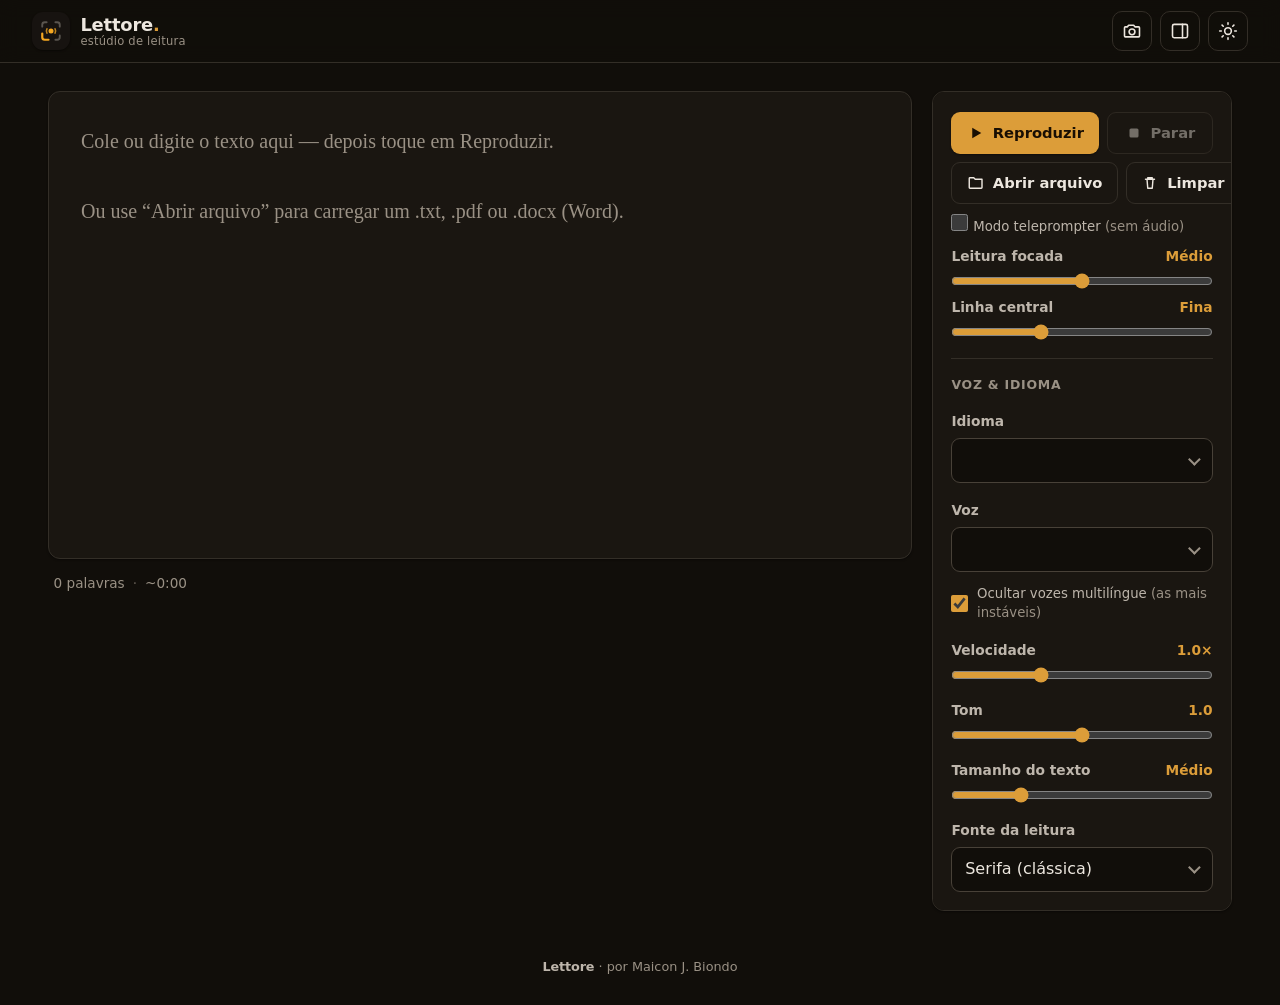
==== commit f9668a19: "Leitura focada compartilhada: foco/degradê/centralização/guia valem no modo voz também; Foco com Des" ====
--- a/index.html
+++ b/index.html
@@ -1,5 +1,5 @@
 <!doctype html><html lang="pt-BR" data-theme="light"><head><meta charset="utf-8"/><meta name="viewport" content="width=device-width,initial-scale=1"/><title>Lettore — leitor de textos com voz por IA</title><meta name="description" content="Leitor de textos em voz alta, em português e outros idiomas, com destaque acompanhando a leitura. Funciona offline no navegador."/><link rel="stylesheet" href="styles.css"/><link rel="icon" href="data:image/svg+xml,%3Csvg xmlns='http://www.w3.org/2000/svg' viewBox='0 0 96 96'%3E%3Crect width='96' height='96' rx='22' fill='%23171310'/%3E%3Cpath d='M18 52 v14 a10 10 0 0 0 10 10 h14' fill='none' stroke='%23F6A821' stroke-width='10' stroke-linecap='round'/%3E%3Ccircle cx='48' cy='46' r='12' fill='%23F6A821'/%3E%3C/svg%3E"/><link rel="manifest" href="manifest.webmanifest"/><meta name="theme-color" content="#171310"/><link rel="apple-touch-icon" href="icons/apple-touch-icon.png"/></head><body><div class="app" id="app"><header class="appbar"><div class="brand"><span class="brand__mark" aria-hidden="true"><svg viewBox="0 0 96 96" width="30" height="30"><path d="M20 34 v-6 a8 8 0 0 1 8-8 h6" fill="none" stroke="#F4EDE2" stroke-width="6" stroke-linecap="round" opacity="0.3"/><path d="M62 20 h6 a8 8 0 0 1 8 8 v6" fill="none" stroke="#F4EDE2" stroke-width="6" stroke-linecap="round" opacity="0.3"/><path d="M76 62 v6 a8 8 0 0 1 -8 8 h-6" fill="none" stroke="#F4EDE2" stroke-width="6" stroke-linecap="round" opacity="0.3"/><path d="M20 56 v12 a8 8 0 0 0 8 8 h12" fill="none" stroke="#F6A821" stroke-width="7" stroke-linecap="round"/><circle cx="48" cy="48" r="8" fill="#F6A821"/><path d="M35 41 a15 15 0 0 0 0 14" fill="none" stroke="#F6A821" stroke-width="5" stroke-linecap="round" opacity="0.75"/><path d="M61 41 a15 15 0 0 1 0 14" fill="none" stroke="#F6A821" stroke-width="5" stroke-linecap="round" opacity="0.75"/></svg> </span><span class="brand__text"><strong>Lettore<span class="brand__dot">.</span></strong> <span class="brand__sub">estúdio de leitura</span></span></div><div class="appbar__actions"><button id="cameraToggle" class="icon-btn" type="button" aria-pressed="false" aria-label="Ativar câmera para gravar você lendo" title="Câmera (gravar você lendo)"><svg viewBox="0 0 24 24" width="20" height="20" fill="none" stroke="currentColor" stroke-width="1.9" stroke-linecap="round" stroke-linejoin="round"><path d="M3 8a1 1 0 0 1 1-1h2.5l1.5-2h6l1.5 2H20a1 1 0 0 1 1 1v10a1 1 0 0 1-1 1H4a1 1 0 0 1-1-1z"/><circle cx="12" cy="13" r="3.5"/></svg></button> <button id="menuToggle" class="icon-btn" type="button" aria-pressed="false" aria-label="Ocultar ou mostrar o menu" title="Ocultar/mostrar menu (modo teleprompter)"><svg viewBox="0 0 24 24" width="20" height="20" fill="none" stroke="currentColor" stroke-width="1.9" stroke-linecap="round" stroke-linejoin="round"><rect x="3" y="4" width="18" height="16" rx="2"/><line x1="15" y1="4" x2="15" y2="20"/></svg></button> <button id="themeToggle" class="icon-btn" type="button" aria-label="Alternar tema claro/escuro" title="Alternar tema"><svg class="icon-sun" viewBox="0 0 24 24" width="20" height="20" fill="none" stroke="currentColor" stroke-width="1.9" stroke-linecap="round" stroke-linejoin="round"><circle cx="12" cy="12" r="4"/><path d="M12 2v2M12 20v2M4.9 4.9l1.4 1.4M17.7 17.7l1.4 1.4M2 12h2M20 12h2M4.9 19.1l1.4-1.4M17.7 6.3l1.4-1.4"/></svg> <svg class="icon-moon" viewBox="0 0 24 24" width="20" height="20" fill="none" stroke="currentColor" stroke-width="1.9" stroke-linecap="round" stroke-linejoin="round"><path d="M21 12.8A9 9 0 1 1 11.2 3a7 7 0 0 0 9.8 9.8z"/></svg></button></div></header><div id="recBadge" class="rec-badge" hidden><span class="rec-dot" aria-hidden="true"></span>REC</div><div id="saveBar" class="save-bar" hidden><span>Vídeo pronto</span> <button id="saveVideoBtn" class="btn btn--primary" type="button"><svg viewBox="0 0 24 24" width="16" height="16" fill="none" stroke="currentColor" stroke-width="2" stroke-linecap="round" stroke-linejoin="round" aria-hidden="true"><path d="M12 3v12m0 0 4-4m-4 4-4-4"/><path d="M4 17v2a1 1 0 0 0 1 1h14a1 1 0 0 0 1-1v-2"/></svg> <span class="btn__label">Salvar</span></button> <button id="discardVideoBtn" class="btn btn--ghost" type="button">Descartar</button></div><div id="unsupported" class="banner banner--error" hidden>Seu navegador não oferece síntese de voz (Web Speech API). Tente o Chrome ou o Edge atualizados.</div><main class="workspace"><section class="reading" aria-label="Área de leitura"><div class="panel"><video id="camera" class="camera-bg" autoplay muted playsinline></video><textarea id="editor" class="editor" spellcheck="false" placeholder="Cole ou digite o texto aqui — depois toque em Reproduzir.
 
-Ou use “Abrir arquivo” para carregar um .txt, .pdf ou .docx (Word)."></textarea><div id="reader" class="reader" hidden tabindex="-1" aria-label="Texto em leitura. Toque em uma palavra para começar por ela."></div><div class="tele-guide" aria-hidden="true"></div></div><div class="statusbar"><div class="statusbar__meta"><span id="wordCount">0 palavras</span> <span class="dot" aria-hidden="true">·</span> <span id="timeEst">~0:00</span></div><div id="status" class="statusbar__status" role="status" aria-live="polite"></div></div></section><aside class="settings" aria-label="Controles e configurações"><section class="controls" aria-label="Reprodução e arquivo"><div class="controls__row"><button id="playBtn" class="btn btn--primary" type="button" aria-label="Reproduzir"><svg class="i-play" viewBox="0 0 24 24" width="18" height="18" fill="currentColor" aria-hidden="true"><path d="M7 5v14l12-7z"/></svg> <svg class="i-pause" viewBox="0 0 24 24" width="18" height="18" fill="currentColor" aria-hidden="true"><path d="M7 5h4v14H7zM13 5h4v14h-4z"/></svg> <span class="btn__label">Reproduzir</span></button> <button id="stopBtn" class="btn" type="button" disabled="disabled"><svg viewBox="0 0 24 24" width="18" height="18" fill="currentColor" aria-hidden="true"><rect x="6" y="6" width="12" height="12" rx="2"/></svg> <span class="btn__label">Parar</span></button></div><div class="controls__row"><button id="openBtn" class="btn btn--ghost" type="button"><svg viewBox="0 0 24 24" width="18" height="18" fill="none" stroke="currentColor" stroke-width="1.9" stroke-linecap="round" stroke-linejoin="round" aria-hidden="true"><path d="M4 5h5l2 2h9v11a1 1 0 0 1-1 1H4a1 1 0 0 1-1-1V6a1 1 0 0 1 1-1z"/></svg> <span class="btn__label">Abrir arquivo</span></button> <button id="clearBtn" class="btn btn--ghost" type="button"><svg viewBox="0 0 24 24" width="18" height="18" fill="none" stroke="currentColor" stroke-width="1.9" stroke-linecap="round" stroke-linejoin="round" aria-hidden="true"><path d="M6 7h12M9 7V5h6v2M8 7l1 12h6l1-12"/></svg> <span class="btn__label">Limpar</span></button></div><input id="fileInput" type="file" accept=".txt,.pdf,.docx,text/plain" hidden/> <label class="check-row" for="teleToggle"><input id="teleToggle" type="checkbox"/> <span>Modo teleprompter <em>(sem áudio)</em></span></label><div class="field tele-speed" id="teleSpeedField" hidden><label for="teleSpeed">Velocidade do texto<output id="teleSpeedVal" for="teleSpeed">1.0×</output></label> <input id="teleSpeed" type="range" min="60" max="400" step="10" value="160"/></div><div class="field tele-speed" id="teleFocusField" hidden><label for="teleFocus">Foco (degradê)<output id="teleFocusVal" for="teleFocus">Médio</output></label> <input id="teleFocus" type="range" min="1" max="10" step="1" value="5"/></div><div class="field tele-speed" id="teleGuideField" hidden><label for="teleGuide">Linha central<output id="teleGuideVal" for="teleGuide">Fina</output></label> <input id="teleGuide" type="range" min="0" max="3" step="1" value="1"/></div></section><h2 class="settings__title">Voz &amp; idioma</h2><div class="field"><label for="language">Idioma</label><div class="select-wrap"><select id="language"></select></div></div><div class="field"><label for="voice">Voz</label><div class="select-wrap"><select id="voice"></select></div><p id="voiceHint" class="field__hint" hidden></p></div><label class="field check-row" for="hideMultilingual"><input id="hideMultilingual" type="checkbox" checked="checked"/> <span>Ocultar vozes multilíngue <em>(as mais instáveis)</em></span></label><div class="field"><label for="rate">Velocidade<output id="rateVal" for="rate">1.0×</output></label> <input id="rate" type="range" min="0.5" max="2" step="0.1" value="1"/></div><div class="field"><label for="pitch">Tom<output id="pitchVal" for="pitch">1.0</output></label> <input id="pitch" type="range" min="0" max="2" step="0.1" value="1"/></div><div class="field"><label for="fontSize">Tamanho do texto<output id="fontSizeVal" for="fontSize">Médio</output></label> <input id="fontSize" type="range" min="1" max="5" step="1" value="2"/></div><div class="field"><label for="readFont">Fonte da leitura</label><div class="select-wrap"><select id="readFont"><option value="serif">Serifa (clássica)</option><option value="sans">Sem serifa</option><option value="humanist">Humanista (mais legível)</option><option value="mono">Monoespaçada</option></select></div></div><div class="field"><label>Cor de destaque</label><div class="swatches" id="swatches"><label class="swatch swatch--custom" title="Escolher cor personalizada"><svg viewBox="0 0 24 24" width="14" height="14" fill="none" stroke="currentColor" stroke-width="2.2" stroke-linecap="round" stroke-linejoin="round" aria-hidden="true"><path d="M12 5v14M5 12h14"/></svg> <input id="accentColor" type="color" value="#F6A821" aria-label="Cor personalizada"/></label></div></div><button id="testBtn" class="btn btn--ghost btn--block" type="button"><svg viewBox="0 0 24 24" width="18" height="18" fill="none" stroke="currentColor" stroke-width="1.9" stroke-linecap="round" stroke-linejoin="round" aria-hidden="true"><path d="M11 5 6 9H3v6h3l5 4zM15.5 9a3.5 3.5 0 0 1 0 6"/></svg> <span class="btn__label">Testar voz</span></button><p class="settings__note">As vozes disponíveis vêm do seu sistema/navegador. Faltando um idioma? Instale a voz em <em>Configurações do Windows → Hora e idioma → Fala</em>.</p></aside></main><footer class="credit"><strong>Lettore</strong> · por Maicon J. Biondo</footer><div class="floatspeed" aria-label="Velocidade do texto (teleprompter)"><svg viewBox="0 0 24 24" width="18" height="18" fill="none" stroke="currentColor" stroke-width="1.9" stroke-linecap="round" stroke-linejoin="round" aria-hidden="true"><path d="M4 17a8 8 0 1 1 16 0"/><path d="M12 17l4-5"/></svg> <input id="teleSpeedQuick" type="range" min="60" max="400" step="10" value="160" aria-label="Velocidade do texto"/><output id="teleSpeedQuickVal" for="teleSpeedQuick">1.0×</output></div><div class="floatbar" role="toolbar" aria-label="Controles (menu oculto)"><button id="fbPlay" class="icon-btn icon-btn--primary" type="button" aria-label="Reproduzir"><svg class="i-play" viewBox="0 0 24 24" width="20" height="20" fill="currentColor" aria-hidden="true"><path d="M7 5v14l12-7z"/></svg> <svg class="i-pause" viewBox="0 0 24 24" width="20" height="20" fill="currentColor" aria-hidden="true"><path d="M7 5h4v14H7zM13 5h4v14h-4z"/></svg></button> <button id="fbStop" class="icon-btn" type="button" aria-label="Parar" disabled="disabled"><svg viewBox="0 0 24 24" width="20" height="20" fill="currentColor" aria-hidden="true"><rect x="6" y="6" width="12" height="12" rx="2"/></svg></button> <button id="fbOpen" class="icon-btn" type="button" aria-label="Abrir arquivo"><svg viewBox="0 0 24 24" width="20" height="20" fill="none" stroke="currentColor" stroke-width="1.9" stroke-linecap="round" stroke-linejoin="round"><path d="M4 5h5l2 2h9v11a1 1 0 0 1-1 1H4a1 1 0 0 1-1-1V6a1 1 0 0 1 1-1z"/></svg></button> <button id="fbTele" class="icon-btn" type="button" aria-pressed="false" aria-label="Modo teleprompter"><svg viewBox="0 0 24 24" width="20" height="20" fill="none" stroke="currentColor" stroke-width="1.9" stroke-linecap="round" stroke-linejoin="round"><rect x="3" y="4" width="18" height="13" rx="2"/><line x1="7" y1="9" x2="17" y2="9"/><line x1="7" y1="12.5" x2="14" y2="12.5"/></svg></button></div></div><script>if ("serviceWorker" in navigator && location.protocol.startsWith("http")) {
+Ou use “Abrir arquivo” para carregar um .txt, .pdf ou .docx (Word)."></textarea><div id="reader" class="reader" hidden tabindex="-1" aria-label="Texto em leitura. Toque em uma palavra para começar por ela."></div><div class="tele-guide" aria-hidden="true"></div></div><div class="statusbar"><div class="statusbar__meta"><span id="wordCount">0 palavras</span> <span class="dot" aria-hidden="true">·</span> <span id="timeEst">~0:00</span></div><div id="status" class="statusbar__status" role="status" aria-live="polite"></div></div></section><aside class="settings" aria-label="Controles e configurações"><section class="controls" aria-label="Reprodução e arquivo"><div class="controls__row"><button id="playBtn" class="btn btn--primary" type="button" aria-label="Reproduzir"><svg class="i-play" viewBox="0 0 24 24" width="18" height="18" fill="currentColor" aria-hidden="true"><path d="M7 5v14l12-7z"/></svg> <svg class="i-pause" viewBox="0 0 24 24" width="18" height="18" fill="currentColor" aria-hidden="true"><path d="M7 5h4v14H7zM13 5h4v14h-4z"/></svg> <span class="btn__label">Reproduzir</span></button> <button id="stopBtn" class="btn" type="button" disabled="disabled"><svg viewBox="0 0 24 24" width="18" height="18" fill="currentColor" aria-hidden="true"><rect x="6" y="6" width="12" height="12" rx="2"/></svg> <span class="btn__label">Parar</span></button></div><div class="controls__row"><button id="openBtn" class="btn btn--ghost" type="button"><svg viewBox="0 0 24 24" width="18" height="18" fill="none" stroke="currentColor" stroke-width="1.9" stroke-linecap="round" stroke-linejoin="round" aria-hidden="true"><path d="M4 5h5l2 2h9v11a1 1 0 0 1-1 1H4a1 1 0 0 1-1-1V6a1 1 0 0 1 1-1z"/></svg> <span class="btn__label">Abrir arquivo</span></button> <button id="clearBtn" class="btn btn--ghost" type="button"><svg viewBox="0 0 24 24" width="18" height="18" fill="none" stroke="currentColor" stroke-width="1.9" stroke-linecap="round" stroke-linejoin="round" aria-hidden="true"><path d="M6 7h12M9 7V5h6v2M8 7l1 12h6l1-12"/></svg> <span class="btn__label">Limpar</span></button></div><input id="fileInput" type="file" accept=".txt,.pdf,.docx,text/plain" hidden/> <label class="check-row" for="teleToggle"><input id="teleToggle" type="checkbox"/> <span>Modo teleprompter <em>(sem áudio)</em></span></label><div class="field tele-speed" id="teleSpeedField" hidden><label for="teleSpeed">Velocidade do texto<output id="teleSpeedVal" for="teleSpeed">1.0×</output></label> <input id="teleSpeed" type="range" min="60" max="400" step="10" value="160"/></div><div class="field" id="teleFocusField"><label for="teleFocus">Leitura focada<output id="teleFocusVal" for="teleFocus">Médio</output></label> <input id="teleFocus" type="range" min="0" max="10" step="1" value="5"/></div><div class="field" id="teleGuideField"><label for="teleGuide">Linha central<output id="teleGuideVal" for="teleGuide">Fina</output></label> <input id="teleGuide" type="range" min="0" max="3" step="1" value="1"/></div></section><h2 class="settings__title">Voz &amp; idioma</h2><div class="field"><label for="language">Idioma</label><div class="select-wrap"><select id="language"></select></div></div><div class="field"><label for="voice">Voz</label><div class="select-wrap"><select id="voice"></select></div><p id="voiceHint" class="field__hint" hidden></p></div><label class="field check-row" for="hideMultilingual"><input id="hideMultilingual" type="checkbox" checked="checked"/> <span>Ocultar vozes multilíngue <em>(as mais instáveis)</em></span></label><div class="field"><label for="rate">Velocidade<output id="rateVal" for="rate">1.0×</output></label> <input id="rate" type="range" min="0.5" max="2" step="0.1" value="1"/></div><div class="field"><label for="pitch">Tom<output id="pitchVal" for="pitch">1.0</output></label> <input id="pitch" type="range" min="0" max="2" step="0.1" value="1"/></div><div class="field"><label for="fontSize">Tamanho do texto<output id="fontSizeVal" for="fontSize">Médio</output></label> <input id="fontSize" type="range" min="1" max="5" step="1" value="2"/></div><div class="field"><label for="readFont">Fonte da leitura</label><div class="select-wrap"><select id="readFont"><option value="serif">Serifa (clássica)</option><option value="sans">Sem serifa</option><option value="humanist">Humanista (mais legível)</option><option value="mono">Monoespaçada</option></select></div></div><div class="field"><label>Cor de destaque</label><div class="swatches" id="swatches"><label class="swatch swatch--custom" title="Escolher cor personalizada"><svg viewBox="0 0 24 24" width="14" height="14" fill="none" stroke="currentColor" stroke-width="2.2" stroke-linecap="round" stroke-linejoin="round" aria-hidden="true"><path d="M12 5v14M5 12h14"/></svg> <input id="accentColor" type="color" value="#F6A821" aria-label="Cor personalizada"/></label></div></div><button id="testBtn" class="btn btn--ghost btn--block" type="button"><svg viewBox="0 0 24 24" width="18" height="18" fill="none" stroke="currentColor" stroke-width="1.9" stroke-linecap="round" stroke-linejoin="round" aria-hidden="true"><path d="M11 5 6 9H3v6h3l5 4zM15.5 9a3.5 3.5 0 0 1 0 6"/></svg> <span class="btn__label">Testar voz</span></button><p class="settings__note">As vozes disponíveis vêm do seu sistema/navegador. Faltando um idioma? Instale a voz em <em>Configurações do Windows → Hora e idioma → Fala</em>.</p></aside></main><footer class="credit"><strong>Lettore</strong> · por Maicon J. Biondo</footer><div class="floatspeed" aria-label="Velocidade do texto (teleprompter)"><svg viewBox="0 0 24 24" width="18" height="18" fill="none" stroke="currentColor" stroke-width="1.9" stroke-linecap="round" stroke-linejoin="round" aria-hidden="true"><path d="M4 17a8 8 0 1 1 16 0"/><path d="M12 17l4-5"/></svg> <input id="teleSpeedQuick" type="range" min="60" max="400" step="10" value="160" aria-label="Velocidade do texto"/><output id="teleSpeedQuickVal" for="teleSpeedQuick">1.0×</output></div><div class="floatbar" role="toolbar" aria-label="Controles (menu oculto)"><button id="fbPlay" class="icon-btn icon-btn--primary" type="button" aria-label="Reproduzir"><svg class="i-play" viewBox="0 0 24 24" width="20" height="20" fill="currentColor" aria-hidden="true"><path d="M7 5v14l12-7z"/></svg> <svg class="i-pause" viewBox="0 0 24 24" width="20" height="20" fill="currentColor" aria-hidden="true"><path d="M7 5h4v14H7zM13 5h4v14h-4z"/></svg></button> <button id="fbStop" class="icon-btn" type="button" aria-label="Parar" disabled="disabled"><svg viewBox="0 0 24 24" width="20" height="20" fill="currentColor" aria-hidden="true"><rect x="6" y="6" width="12" height="12" rx="2"/></svg></button> <button id="fbOpen" class="icon-btn" type="button" aria-label="Abrir arquivo"><svg viewBox="0 0 24 24" width="20" height="20" fill="none" stroke="currentColor" stroke-width="1.9" stroke-linecap="round" stroke-linejoin="round"><path d="M4 5h5l2 2h9v11a1 1 0 0 1-1 1H4a1 1 0 0 1-1-1V6a1 1 0 0 1 1-1z"/></svg></button> <button id="fbTele" class="icon-btn" type="button" aria-pressed="false" aria-label="Modo teleprompter"><svg viewBox="0 0 24 24" width="20" height="20" fill="none" stroke="currentColor" stroke-width="1.9" stroke-linecap="round" stroke-linejoin="round"><rect x="3" y="4" width="18" height="13" rx="2"/><line x1="7" y1="9" x2="17" y2="9"/><line x1="7" y1="12.5" x2="14" y2="12.5"/></svg></button></div></div><script>if ("serviceWorker" in navigator && location.protocol.startsWith("http")) {
       addEventListener("load", () => navigator.serviceWorker.register("sw.js").catch(() => {}));
     }</script><script src="lib/pdf.min.js"></script><script src="lib/mammoth.browser.min.js"></script><script src="app.js"></script></body></html>
--- a/styles.css
+++ b/styles.css
@@ -1 +1 @@
-:root{color-scheme:light;--h:75;--bg:oklch(1 0 0);--surface:oklch(0.982 0.004 var(--h));--surface-2:oklch(0.962 0.006 var(--h));--border:oklch(0.905 0.008 var(--h));--border-strong:oklch(0.845 0.012 var(--h));--ink:oklch(0.235 0.014 var(--h));--ink-soft:oklch(0.415 0.016 var(--h));--muted:oklch(0.555 0.018 var(--h));--primary:oklch(0.505 0.118 var(--h));--primary-hover:oklch(0.455 0.126 var(--h));--primary-ink:oklch(0.995 0.01 var(--h));--primary-soft:oklch(0.955 0.032 var(--h));--hl-word-bg:var(--primary);--hl-word-ink:var(--primary-ink);--hl-sentence:oklch(0.955 0.036 var(--h));--focus:oklch(0.62 0.13 220);--danger:oklch(0.55 0.17 25);--shadow-sm:0 1px 2px oklch(0.2 0.02 160 / 0.06),0 1px 1px oklch(0.2 0.02 160 / 0.04);--shadow-md:0 6px 20px oklch(0.2 0.02 160 / 0.10),0 2px 6px oklch(0.2 0.02 160 / 0.06);--radius:12px;--radius-sm:9px;--radius-lg:18px;--font-ui:"Segoe UI",system-ui,-apple-system,"Helvetica Neue",Arial,sans-serif;--font-read:"Iowan Old Style","Palatino Linotype",Georgia,"Times New Roman",serif;--read-size:1.25rem;--focus-half:19%;--z-sticky:100;--ease:cubic-bezier(0.22, 1, 0.36, 1)}:root[data-theme=dark]{color-scheme:dark;--bg:oklch(0.165 0.01 var(--h));--surface:oklch(0.205 0.012 var(--h));--surface-2:oklch(0.245 0.014 var(--h));--border:oklch(0.305 0.014 var(--h));--border-strong:oklch(0.38 0.018 var(--h));--ink:oklch(0.93 0.012 var(--h));--ink-soft:oklch(0.78 0.016 var(--h));--muted:oklch(0.66 0.02 var(--h));--primary:oklch(0.74 0.135 var(--h));--primary-hover:oklch(0.80 0.14 var(--h));--primary-ink:oklch(0.18 0.03 var(--h));--primary-soft:oklch(0.30 0.05 var(--h));--hl-word-bg:var(--primary);--hl-word-ink:var(--primary-ink);--hl-sentence:oklch(0.285 0.045 var(--h));--focus:oklch(0.72 0.13 220);--shadow-sm:0 1px 2px oklch(0 0 0 / 0.4);--shadow-md:0 10px 30px oklch(0 0 0 / 0.45),0 3px 8px oklch(0 0 0 / 0.35)}*,::after,::before{box-sizing:border-box}*{margin:0}[hidden]{display:none!important}body,html{height:100%}body{font-family:var(--font-ui);background:var(--bg);color:var(--ink);line-height:1.5;-webkit-font-smoothing:antialiased;text-rendering:optimizeLegibility}button,input,select,textarea{font:inherit;color:inherit}:focus-visible{outline:2px solid var(--focus);outline-offset:2px;border-radius:4px}.app{min-height:100%;display:flex;flex-direction:column}.appbar{position:sticky;top:0;z-index:var(--z-sticky);display:flex;align-items:center;justify-content:space-between;gap:1rem;padding:.7rem clamp(1rem,4vw,2rem);background:color-mix(in oklab,var(--bg) 86%,transparent);backdrop-filter:saturate(1.4) blur(10px);border-bottom:1px solid var(--border)}.brand{display:flex;align-items:center;gap:.65rem}.brand__mark{display:grid;place-items:center;width:38px;height:38px;border-radius:11px;background:#171310;box-shadow:var(--shadow-sm)}.brand__dot{color:var(--primary)}.brand__text{display:flex;flex-direction:column;line-height:1.05}.brand__text strong{font-size:1.12rem;letter-spacing:-.01em}.brand__sub{font-size:.72rem;color:var(--muted);letter-spacing:.02em}.appbar__actions{display:flex;gap:.5rem}.workspace{flex:1;width:100%;max-width:1240px;margin-inline:auto;padding:clamp(1rem,3vw,1.75rem);display:grid;grid-template-columns:minmax(0,1fr) 300px;gap:1.25rem;align-items:start}.reading{display:flex;flex-direction:column;gap:.85rem;min-width:0}.btn{--btn-bg:var(--surface);--btn-ink:var(--ink);--btn-bd:var(--border-strong);display:inline-flex;align-items:center;gap:.5rem;padding:.55rem .9rem;background:var(--btn-bg);color:var(--btn-ink);border:1px solid var(--btn-bd);border-radius:var(--radius-sm);font-size:.92rem;font-weight:550;cursor:pointer;white-space:nowrap;transition:background 160ms var(--ease),border-color 160ms var(--ease),transform 120ms var(--ease),box-shadow 160ms var(--ease),opacity 160ms}.btn svg{flex:none}.btn:hover:not(:disabled){background:var(--surface-2);border-color:var(--muted)}.btn:active:not(:disabled){transform:translateY(1px)}.btn:disabled{opacity:.42;cursor:not-allowed}.btn--primary{--btn-bg:var(--primary);--btn-ink:var(--primary-ink);--btn-bd:transparent;box-shadow:var(--shadow-sm)}.btn--primary:hover:not(:disabled){background:var(--primary-hover);border-color:transparent}.btn--ghost{--btn-bg:transparent;--btn-bd:var(--border)}.btn--block{width:100%;justify-content:center;margin-top:.25rem}.icon-btn{display:grid;place-items:center;width:40px;height:40px;border-radius:10px;background:0 0;border:1px solid var(--border);cursor:pointer;transition:background 160ms var(--ease),border-color 160ms var(--ease)}.icon-btn:hover{background:var(--surface-2);border-color:var(--muted)}.icon-sun{display:none}:root[data-theme=dark] .icon-sun{display:block}:root[data-theme=dark] .icon-moon{display:none}.icon-btn--primary{background:var(--primary);color:var(--primary-ink);border-color:transparent}.icon-btn--primary:hover{background:var(--primary-hover);border-color:transparent}.i-pause,.is-playing .i-play{display:none}.is-playing .i-pause{display:initial}.panel{position:relative;background:var(--surface);border:1px solid var(--border);border-radius:var(--radius);box-shadow:var(--shadow-sm);height:clamp(320px,52vh,620px);display:flex}.app.menu-hidden .panel{height:calc(100dvh - 12rem)}.editor,.reader{flex:1;width:100%;position:relative;z-index:1;padding:clamp(1.1rem,3vw,2rem);font-family:var(--font-read);font-size:var(--read-size);line-height:1.75;color:var(--ink);overflow-y:auto;scroll-behavior:smooth;border-radius:var(--radius)}.editor{resize:none;border:none;background:0 0;outline:0}.editor::placeholder{color:var(--muted)}.reader{max-width:72ch;margin-inline:auto;white-space:pre-wrap;overflow-wrap:break-word;cursor:pointer}.reader .word{padding:.02em .14em;margin:0 -.02em;border-radius:5px;transition:background-color 120ms var(--ease),color 120ms var(--ease);-webkit-box-decoration-break:clone;box-decoration-break:clone}.reader .sentence.is-current{background:var(--hl-sentence);border-radius:6px}.reader .word.is-current{background:var(--hl-word-bg);color:var(--hl-word-ink);font-weight:600}.statusbar{display:flex;flex-wrap:wrap;gap:.5rem 1rem;align-items:center;justify-content:space-between;padding:0 .35rem;font-size:.85rem;color:var(--muted)}.statusbar__meta{display:flex;align-items:center;gap:.5rem;font-variant-numeric:tabular-nums}.statusbar__status{color:var(--ink-soft);min-height:1.2em}.statusbar__status.is-error{color:var(--danger);font-weight:550}.dot{opacity:.6}.settings{position:sticky;top:calc(.7rem + 54px);max-height:calc(100dvh - 5rem);overflow-y:auto;background:var(--surface);border:1px solid var(--border);border-radius:var(--radius);padding:1.25rem 1.15rem 1.35rem;box-shadow:var(--shadow-sm);display:flex;flex-direction:column;gap:1.05rem}.controls{display:flex;flex-direction:column;gap:.5rem;padding-bottom:1.1rem;border-bottom:1px solid var(--border)}.controls .btn--block{margin-top:0}.controls .check-row{margin-top:.15rem}.controls .tele-speed{margin-top:.35rem}.controls__row{display:flex;gap:.5rem}.controls__row .btn{flex:1;justify-content:center}.app.menu-hidden .workspace{grid-template-columns:1fr}.app.menu-hidden .settings{display:none}#menuToggle[aria-pressed=true]{background:var(--primary);color:var(--primary-ink);border-color:transparent}.floatbar{display:none;position:fixed;bottom:1.4rem;left:50%;transform:translateX(-50%);gap:.4rem;padding:.4rem;background:color-mix(in oklab,var(--surface) 90%,transparent);backdrop-filter:blur(12px) saturate(1.4);border:1px solid var(--border);border-radius:var(--radius-lg);box-shadow:var(--shadow-md);z-index:var(--z-sticky)}.app.menu-hidden .floatbar{display:flex}.floatbar .icon-btn{border-color:transparent}.floatbar .icon-btn.is-active{background:var(--primary-soft);color:var(--primary)}.floatbar .icon-btn:disabled{opacity:.4;cursor:not-allowed}.floatspeed{display:none;position:fixed;bottom:5.3rem;left:50%;transform:translateX(-50%);align-items:center;gap:.65rem;padding:.5rem .95rem;background:color-mix(in oklab,var(--surface) 90%,transparent);backdrop-filter:blur(12px) saturate(1.4);border:1px solid var(--border);border-radius:var(--radius-lg);box-shadow:var(--shadow-md);z-index:var(--z-sticky)}.app.menu-hidden.tele-on .floatspeed{display:flex}.floatspeed svg{color:var(--muted);flex:none}.floatspeed input[type=range]{width:min(45vw,190px);accent-color:var(--primary)}.floatspeed output{font-size:.8rem;font-weight:550;color:var(--ink-soft);font-variant-numeric:tabular-nums;min-width:4.6em;text-align:right}.app.guide-hidden .tele-guide{display:none!important}.tele-guide{display:none;position:absolute;left:8%;right:8%;top:50%;transform:translateY(-50%);height:var(--guide-h,2px);background:color-mix(in oklab,var(--primary) 55%,transparent);box-shadow:0 0 16px 3px color-mix(in oklab,var(--primary) 30%,transparent);border-radius:2px;pointer-events:none;z-index:3}.app.tele-on.is-reading .tele-guide{display:block}.app.tele-on.is-reading .reader{-webkit-mask-image:linear-gradient(to bottom,transparent calc(50% - var(--focus-half) * 2),#000 calc(50% - var(--focus-half)),#000 calc(50% + var(--focus-half)),transparent calc(50% + var(--focus-half) * 2));mask-image:linear-gradient(to bottom,transparent calc(50% - var(--focus-half) * 2),#000 calc(50% - var(--focus-half)),#000 calc(50% + var(--focus-half)),transparent calc(50% + var(--focus-half) * 2))}.camera-bg{display:none;position:absolute;inset:0;width:100%;height:100%;object-fit:cover;transform:scaleX(-1);border-radius:var(--radius);background:#000;z-index:0}.app.camera-on .camera-bg{display:block}.app.camera-on .panel{background:0 0;border-color:color-mix(in oklab,#fff 25%,transparent)}.app.camera-on .editor,.app.camera-on .reader{background:0 0;color:#fff;text-shadow:0 1px 6px rgba(0,0,0,.9),0 0 2px rgba(0,0,0,.95)}.app.camera-on .editor::placeholder{color:rgba(255,255,255,.75)}#cameraToggle[aria-pressed=true]{background:var(--primary);color:var(--primary-ink);border-color:transparent}.rec-badge[hidden]{display:none!important}.rec-badge{position:fixed;top:calc(.7rem + 60px);left:50%;transform:translateX(-50%);display:flex;align-items:center;gap:.4rem;padding:.3rem .75rem;background:color-mix(in oklab,var(--danger) 88%,#000);color:#fff;font-size:.74rem;font-weight:700;letter-spacing:.09em;border-radius:999px;box-shadow:var(--shadow-md);z-index:var(--z-sticky)}.rec-dot{width:8px;height:8px;border-radius:50%;background:#fff;animation:1s steps(2,start) infinite recblink}@keyframes recblink{50%{opacity:.2}}.save-bar[hidden]{display:none!important}.save-bar{position:fixed;top:calc(.7rem + 60px);left:50%;transform:translateX(-50%);display:flex;align-items:center;gap:.6rem;padding:.5rem .6rem .5rem .95rem;background:var(--surface);border:1px solid var(--border-strong);border-radius:var(--radius);box-shadow:var(--shadow-md);z-index:var(--z-sticky);font-size:.86rem;font-weight:550;max-width:calc(100vw - 2rem)}.save-bar .btn{padding:.45rem .8rem}.settings__title{font-size:.78rem;font-weight:650;letter-spacing:.06em;text-transform:uppercase;color:var(--muted)}.field{display:flex;flex-direction:column;gap:.4rem}.field label{display:flex;align-items:baseline;justify-content:space-between;gap:.5rem;font-size:.86rem;font-weight:550;color:var(--ink-soft)}.field label output{font-variant-numeric:tabular-nums;color:var(--primary);font-weight:600}.field__hint{font-size:.78rem;color:var(--muted)}.check-row{flex-direction:row;align-items:center;gap:.55rem;cursor:pointer;margin-top:-.35rem}.check-row input{width:1.05rem;height:1.05rem;accent-color:var(--primary);cursor:pointer;flex:none}.check-row span{font-size:.83rem;color:var(--ink-soft);font-weight:500}.check-row em{color:var(--muted);font-style:normal}.swatches{display:flex;flex-wrap:wrap;gap:.5rem}.swatch{width:28px;height:28px;border-radius:50%;border:2px solid var(--border);padding:0;cursor:pointer;transition:transform 140ms var(--ease),box-shadow 140ms var(--ease)}.swatch:hover{transform:scale(1.09)}.swatch.is-active{border-color:transparent;box-shadow:0 0 0 2px var(--surface),0 0 0 4px var(--primary)}.swatch--custom{position:relative;overflow:hidden;display:grid;place-items:center;background:conic-gradient(from 90deg,oklch(.7 .16 25),oklch(.75 .16 90),oklch(.72 .16 160),oklch(.68 .16 245),oklch(.62 .16 300),oklch(.7 .16 25))}.swatch--custom svg{color:#fff;filter:drop-shadow(0 1px 1px rgba(0,0,0,.4));pointer-events:none}.swatch--custom input{position:absolute;inset:0;width:100%;height:100%;opacity:0;cursor:pointer;border:none;padding:0}.select-wrap{position:relative}.select-wrap::after{content:"";position:absolute;right:.85rem;top:50%;width:.55rem;height:.55rem;border-right:2px solid var(--muted);border-bottom:2px solid var(--muted);transform:translateY(-70%) rotate(45deg);pointer-events:none}select{width:100%;appearance:none;padding:.6rem 2rem .6rem .8rem;background:var(--bg);border:1px solid var(--border-strong);border-radius:var(--radius-sm);cursor:pointer;transition:border-color 160ms var(--ease)}select:hover{border-color:var(--muted)}input[type=range]{width:100%;accent-color:var(--primary);cursor:pointer}.settings__note{font-size:.76rem;line-height:1.5;color:var(--muted);padding-top:.5rem;border-top:1px solid var(--border)}.settings__note em{color:var(--ink-soft);font-style:normal;font-weight:550}.banner{margin:0 clamp(1rem,3vw,1.75rem);padding:.8rem 1rem;border-radius:var(--radius-sm);font-size:.9rem}.banner--error{background:color-mix(in oklab,var(--danger) 14%,var(--bg));border:1px solid color-mix(in oklab,var(--danger) 40%,var(--bg));color:color-mix(in oklab,var(--danger) 72%,var(--ink))}.credit{text-align:center;padding:1.1rem 1rem 1.8rem;font-size:.8rem;color:var(--muted)}.credit strong{color:var(--ink-soft);font-weight:650;letter-spacing:-.01em}@media (max-width:860px){.workspace{grid-template-columns:1fr}.settings{position:static;order:-1;max-height:none;overflow:visible}}@media (max-width:420px){.brand__sub{display:none}}@media (prefers-reduced-motion:reduce){*,::after,::before{animation-duration:0s!important;transition-duration:0s!important;scroll-behavior:auto!important}}+:root{color-scheme:light;--h:75;--bg:oklch(1 0 0);--surface:oklch(0.982 0.004 var(--h));--surface-2:oklch(0.962 0.006 var(--h));--border:oklch(0.905 0.008 var(--h));--border-strong:oklch(0.845 0.012 var(--h));--ink:oklch(0.235 0.014 var(--h));--ink-soft:oklch(0.415 0.016 var(--h));--muted:oklch(0.555 0.018 var(--h));--primary:oklch(0.505 0.118 var(--h));--primary-hover:oklch(0.455 0.126 var(--h));--primary-ink:oklch(0.995 0.01 var(--h));--primary-soft:oklch(0.955 0.032 var(--h));--hl-word-bg:var(--primary);--hl-word-ink:var(--primary-ink);--hl-sentence:oklch(0.955 0.036 var(--h));--focus:oklch(0.62 0.13 220);--danger:oklch(0.55 0.17 25);--shadow-sm:0 1px 2px oklch(0.2 0.02 160 / 0.06),0 1px 1px oklch(0.2 0.02 160 / 0.04);--shadow-md:0 6px 20px oklch(0.2 0.02 160 / 0.10),0 2px 6px oklch(0.2 0.02 160 / 0.06);--radius:12px;--radius-sm:9px;--radius-lg:18px;--font-ui:"Segoe UI",system-ui,-apple-system,"Helvetica Neue",Arial,sans-serif;--font-read:"Iowan Old Style","Palatino Linotype",Georgia,"Times New Roman",serif;--read-size:1.25rem;--focus-half:19%;--z-sticky:100;--ease:cubic-bezier(0.22, 1, 0.36, 1)}:root[data-theme=dark]{color-scheme:dark;--bg:oklch(0.165 0.01 var(--h));--surface:oklch(0.205 0.012 var(--h));--surface-2:oklch(0.245 0.014 var(--h));--border:oklch(0.305 0.014 var(--h));--border-strong:oklch(0.38 0.018 var(--h));--ink:oklch(0.93 0.012 var(--h));--ink-soft:oklch(0.78 0.016 var(--h));--muted:oklch(0.66 0.02 var(--h));--primary:oklch(0.74 0.135 var(--h));--primary-hover:oklch(0.80 0.14 var(--h));--primary-ink:oklch(0.18 0.03 var(--h));--primary-soft:oklch(0.30 0.05 var(--h));--hl-word-bg:var(--primary);--hl-word-ink:var(--primary-ink);--hl-sentence:oklch(0.285 0.045 var(--h));--focus:oklch(0.72 0.13 220);--shadow-sm:0 1px 2px oklch(0 0 0 / 0.4);--shadow-md:0 10px 30px oklch(0 0 0 / 0.45),0 3px 8px oklch(0 0 0 / 0.35)}*,::after,::before{box-sizing:border-box}*{margin:0}[hidden]{display:none!important}body,html{height:100%}body{font-family:var(--font-ui);background:var(--bg);color:var(--ink);line-height:1.5;-webkit-font-smoothing:antialiased;text-rendering:optimizeLegibility}button,input,select,textarea{font:inherit;color:inherit}:focus-visible{outline:2px solid var(--focus);outline-offset:2px;border-radius:4px}.app{min-height:100%;display:flex;flex-direction:column}.appbar{position:sticky;top:0;z-index:var(--z-sticky);display:flex;align-items:center;justify-content:space-between;gap:1rem;padding:.7rem clamp(1rem,4vw,2rem);background:color-mix(in oklab,var(--bg) 86%,transparent);backdrop-filter:saturate(1.4) blur(10px);border-bottom:1px solid var(--border)}.brand{display:flex;align-items:center;gap:.65rem}.brand__mark{display:grid;place-items:center;width:38px;height:38px;border-radius:11px;background:#171310;box-shadow:var(--shadow-sm)}.brand__dot{color:var(--primary)}.brand__text{display:flex;flex-direction:column;line-height:1.05}.brand__text strong{font-size:1.12rem;letter-spacing:-.01em}.brand__sub{font-size:.72rem;color:var(--muted);letter-spacing:.02em}.appbar__actions{display:flex;gap:.5rem}.workspace{flex:1;width:100%;max-width:1240px;margin-inline:auto;padding:clamp(1rem,3vw,1.75rem);display:grid;grid-template-columns:minmax(0,1fr) 300px;gap:1.25rem;align-items:start}.reading{display:flex;flex-direction:column;gap:.85rem;min-width:0}.btn{--btn-bg:var(--surface);--btn-ink:var(--ink);--btn-bd:var(--border-strong);display:inline-flex;align-items:center;gap:.5rem;padding:.55rem .9rem;background:var(--btn-bg);color:var(--btn-ink);border:1px solid var(--btn-bd);border-radius:var(--radius-sm);font-size:.92rem;font-weight:550;cursor:pointer;white-space:nowrap;transition:background 160ms var(--ease),border-color 160ms var(--ease),transform 120ms var(--ease),box-shadow 160ms var(--ease),opacity 160ms}.btn svg{flex:none}.btn:hover:not(:disabled){background:var(--surface-2);border-color:var(--muted)}.btn:active:not(:disabled){transform:translateY(1px)}.btn:disabled{opacity:.42;cursor:not-allowed}.btn--primary{--btn-bg:var(--primary);--btn-ink:var(--primary-ink);--btn-bd:transparent;box-shadow:var(--shadow-sm)}.btn--primary:hover:not(:disabled){background:var(--primary-hover);border-color:transparent}.btn--ghost{--btn-bg:transparent;--btn-bd:var(--border)}.btn--block{width:100%;justify-content:center;margin-top:.25rem}.icon-btn{display:grid;place-items:center;width:40px;height:40px;border-radius:10px;background:0 0;border:1px solid var(--border);cursor:pointer;transition:background 160ms var(--ease),border-color 160ms var(--ease)}.icon-btn:hover{background:var(--surface-2);border-color:var(--muted)}.icon-sun{display:none}:root[data-theme=dark] .icon-sun{display:block}:root[data-theme=dark] .icon-moon{display:none}.icon-btn--primary{background:var(--primary);color:var(--primary-ink);border-color:transparent}.icon-btn--primary:hover{background:var(--primary-hover);border-color:transparent}.i-pause,.is-playing .i-play{display:none}.is-playing .i-pause{display:initial}.panel{position:relative;background:var(--surface);border:1px solid var(--border);border-radius:var(--radius);box-shadow:var(--shadow-sm);height:clamp(320px,52vh,620px);display:flex}.app.menu-hidden .panel{height:calc(100dvh - 12rem)}.editor,.reader{flex:1;width:100%;position:relative;z-index:1;padding:clamp(1.1rem,3vw,2rem);font-family:var(--font-read);font-size:var(--read-size);line-height:1.75;color:var(--ink);overflow-y:auto;scroll-behavior:smooth;border-radius:var(--radius)}.editor{resize:none;border:none;background:0 0;outline:0}.editor::placeholder{color:var(--muted)}.reader{max-width:72ch;margin-inline:auto;white-space:pre-wrap;overflow-wrap:break-word;cursor:pointer}.reader .word{padding:.02em .14em;margin:0 -.02em;border-radius:5px;transition:background-color 120ms var(--ease),color 120ms var(--ease);-webkit-box-decoration-break:clone;box-decoration-break:clone}.reader .sentence.is-current{background:var(--hl-sentence);border-radius:6px}.reader .word.is-current{background:var(--hl-word-bg);color:var(--hl-word-ink);font-weight:600}.statusbar{display:flex;flex-wrap:wrap;gap:.5rem 1rem;align-items:center;justify-content:space-between;padding:0 .35rem;font-size:.85rem;color:var(--muted)}.statusbar__meta{display:flex;align-items:center;gap:.5rem;font-variant-numeric:tabular-nums}.statusbar__status{color:var(--ink-soft);min-height:1.2em}.statusbar__status.is-error{color:var(--danger);font-weight:550}.dot{opacity:.6}.settings{position:sticky;top:calc(.7rem + 54px);max-height:calc(100dvh - 5rem);overflow-y:auto;background:var(--surface);border:1px solid var(--border);border-radius:var(--radius);padding:1.25rem 1.15rem 1.35rem;box-shadow:var(--shadow-sm);display:flex;flex-direction:column;gap:1.05rem}.controls{display:flex;flex-direction:column;gap:.5rem;padding-bottom:1.1rem;border-bottom:1px solid var(--border)}.controls .btn--block{margin-top:0}.controls .check-row{margin-top:.15rem}.controls .tele-speed{margin-top:.35rem}.controls__row{display:flex;gap:.5rem}.controls__row .btn{flex:1;justify-content:center}.app.menu-hidden .workspace{grid-template-columns:1fr}.app.menu-hidden .settings{display:none}#menuToggle[aria-pressed=true]{background:var(--primary);color:var(--primary-ink);border-color:transparent}.floatbar{display:none;position:fixed;bottom:1.4rem;left:50%;transform:translateX(-50%);gap:.4rem;padding:.4rem;background:color-mix(in oklab,var(--surface) 90%,transparent);backdrop-filter:blur(12px) saturate(1.4);border:1px solid var(--border);border-radius:var(--radius-lg);box-shadow:var(--shadow-md);z-index:var(--z-sticky)}.app.menu-hidden .floatbar{display:flex}.floatbar .icon-btn{border-color:transparent}.floatbar .icon-btn.is-active{background:var(--primary-soft);color:var(--primary)}.floatbar .icon-btn:disabled{opacity:.4;cursor:not-allowed}.floatspeed{display:none;position:fixed;bottom:5.3rem;left:50%;transform:translateX(-50%);align-items:center;gap:.65rem;padding:.5rem .95rem;background:color-mix(in oklab,var(--surface) 90%,transparent);backdrop-filter:blur(12px) saturate(1.4);border:1px solid var(--border);border-radius:var(--radius-lg);box-shadow:var(--shadow-md);z-index:var(--z-sticky)}.app.menu-hidden.tele-on .floatspeed{display:flex}.floatspeed svg{color:var(--muted);flex:none}.floatspeed input[type=range]{width:min(45vw,190px);accent-color:var(--primary)}.floatspeed output{font-size:.8rem;font-weight:550;color:var(--ink-soft);font-variant-numeric:tabular-nums;min-width:4.6em;text-align:right}.app.guide-hidden .tele-guide{display:none!important}.tele-guide{display:none;position:absolute;left:8%;right:8%;top:50%;transform:translateY(-50%);height:var(--guide-h,2px);background:color-mix(in oklab,var(--primary) 55%,transparent);box-shadow:0 0 16px 3px color-mix(in oklab,var(--primary) 30%,transparent);border-radius:2px;pointer-events:none;z-index:3}.app.focus-on.is-reading .tele-guide{display:block}.app.focus-on.is-reading .reader{-webkit-mask-image:linear-gradient(to bottom,transparent calc(50% - var(--focus-half) * 2),#000 calc(50% - var(--focus-half)),#000 calc(50% + var(--focus-half)),transparent calc(50% + var(--focus-half) * 2));mask-image:linear-gradient(to bottom,transparent calc(50% - var(--focus-half) * 2),#000 calc(50% - var(--focus-half)),#000 calc(50% + var(--focus-half)),transparent calc(50% + var(--focus-half) * 2))}.camera-bg{display:none;position:absolute;inset:0;width:100%;height:100%;object-fit:cover;transform:scaleX(-1);border-radius:var(--radius);background:#000;z-index:0}.app.camera-on .camera-bg{display:block}.app.camera-on .panel{background:0 0;border-color:color-mix(in oklab,#fff 25%,transparent)}.app.camera-on .editor,.app.camera-on .reader{background:0 0;color:#fff;text-shadow:0 1px 6px rgba(0,0,0,.9),0 0 2px rgba(0,0,0,.95)}.app.camera-on .editor::placeholder{color:rgba(255,255,255,.75)}#cameraToggle[aria-pressed=true]{background:var(--primary);color:var(--primary-ink);border-color:transparent}.rec-badge[hidden]{display:none!important}.rec-badge{position:fixed;top:calc(.7rem + 60px);left:50%;transform:translateX(-50%);display:flex;align-items:center;gap:.4rem;padding:.3rem .75rem;background:color-mix(in oklab,var(--danger) 88%,#000);color:#fff;font-size:.74rem;font-weight:700;letter-spacing:.09em;border-radius:999px;box-shadow:var(--shadow-md);z-index:var(--z-sticky)}.rec-dot{width:8px;height:8px;border-radius:50%;background:#fff;animation:1s steps(2,start) infinite recblink}@keyframes recblink{50%{opacity:.2}}.save-bar[hidden]{display:none!important}.save-bar{position:fixed;top:calc(.7rem + 60px);left:50%;transform:translateX(-50%);display:flex;align-items:center;gap:.6rem;padding:.5rem .6rem .5rem .95rem;background:var(--surface);border:1px solid var(--border-strong);border-radius:var(--radius);box-shadow:var(--shadow-md);z-index:var(--z-sticky);font-size:.86rem;font-weight:550;max-width:calc(100vw - 2rem)}.save-bar .btn{padding:.45rem .8rem}.settings__title{font-size:.78rem;font-weight:650;letter-spacing:.06em;text-transform:uppercase;color:var(--muted)}.field{display:flex;flex-direction:column;gap:.4rem}.field label{display:flex;align-items:baseline;justify-content:space-between;gap:.5rem;font-size:.86rem;font-weight:550;color:var(--ink-soft)}.field label output{font-variant-numeric:tabular-nums;color:var(--primary);font-weight:600}.field__hint{font-size:.78rem;color:var(--muted)}.check-row{flex-direction:row;align-items:center;gap:.55rem;cursor:pointer;margin-top:-.35rem}.check-row input{width:1.05rem;height:1.05rem;accent-color:var(--primary);cursor:pointer;flex:none}.check-row span{font-size:.83rem;color:var(--ink-soft);font-weight:500}.check-row em{color:var(--muted);font-style:normal}.swatches{display:flex;flex-wrap:wrap;gap:.5rem}.swatch{width:28px;height:28px;border-radius:50%;border:2px solid var(--border);padding:0;cursor:pointer;transition:transform 140ms var(--ease),box-shadow 140ms var(--ease)}.swatch:hover{transform:scale(1.09)}.swatch.is-active{border-color:transparent;box-shadow:0 0 0 2px var(--surface),0 0 0 4px var(--primary)}.swatch--custom{position:relative;overflow:hidden;display:grid;place-items:center;background:conic-gradient(from 90deg,oklch(.7 .16 25),oklch(.75 .16 90),oklch(.72 .16 160),oklch(.68 .16 245),oklch(.62 .16 300),oklch(.7 .16 25))}.swatch--custom svg{color:#fff;filter:drop-shadow(0 1px 1px rgba(0,0,0,.4));pointer-events:none}.swatch--custom input{position:absolute;inset:0;width:100%;height:100%;opacity:0;cursor:pointer;border:none;padding:0}.select-wrap{position:relative}.select-wrap::after{content:"";position:absolute;right:.85rem;top:50%;width:.55rem;height:.55rem;border-right:2px solid var(--muted);border-bottom:2px solid var(--muted);transform:translateY(-70%) rotate(45deg);pointer-events:none}select{width:100%;appearance:none;padding:.6rem 2rem .6rem .8rem;background:var(--bg);border:1px solid var(--border-strong);border-radius:var(--radius-sm);cursor:pointer;transition:border-color 160ms var(--ease)}select:hover{border-color:var(--muted)}input[type=range]{width:100%;accent-color:var(--primary);cursor:pointer}.settings__note{font-size:.76rem;line-height:1.5;color:var(--muted);padding-top:.5rem;border-top:1px solid var(--border)}.settings__note em{color:var(--ink-soft);font-style:normal;font-weight:550}.banner{margin:0 clamp(1rem,3vw,1.75rem);padding:.8rem 1rem;border-radius:var(--radius-sm);font-size:.9rem}.banner--error{background:color-mix(in oklab,var(--danger) 14%,var(--bg));border:1px solid color-mix(in oklab,var(--danger) 40%,var(--bg));color:color-mix(in oklab,var(--danger) 72%,var(--ink))}.credit{text-align:center;padding:1.1rem 1rem 1.8rem;font-size:.8rem;color:var(--muted)}.credit strong{color:var(--ink-soft);font-weight:650;letter-spacing:-.01em}@media (max-width:860px){.workspace{grid-template-columns:1fr}.settings{position:static;order:-1;max-height:none;overflow:visible}}@media (max-width:420px){.brand__sub{display:none}}@media (prefers-reduced-motion:reduce){*,::after,::before{animation-duration:0s!important;transition-duration:0s!important;scroll-behavior:auto!important}}
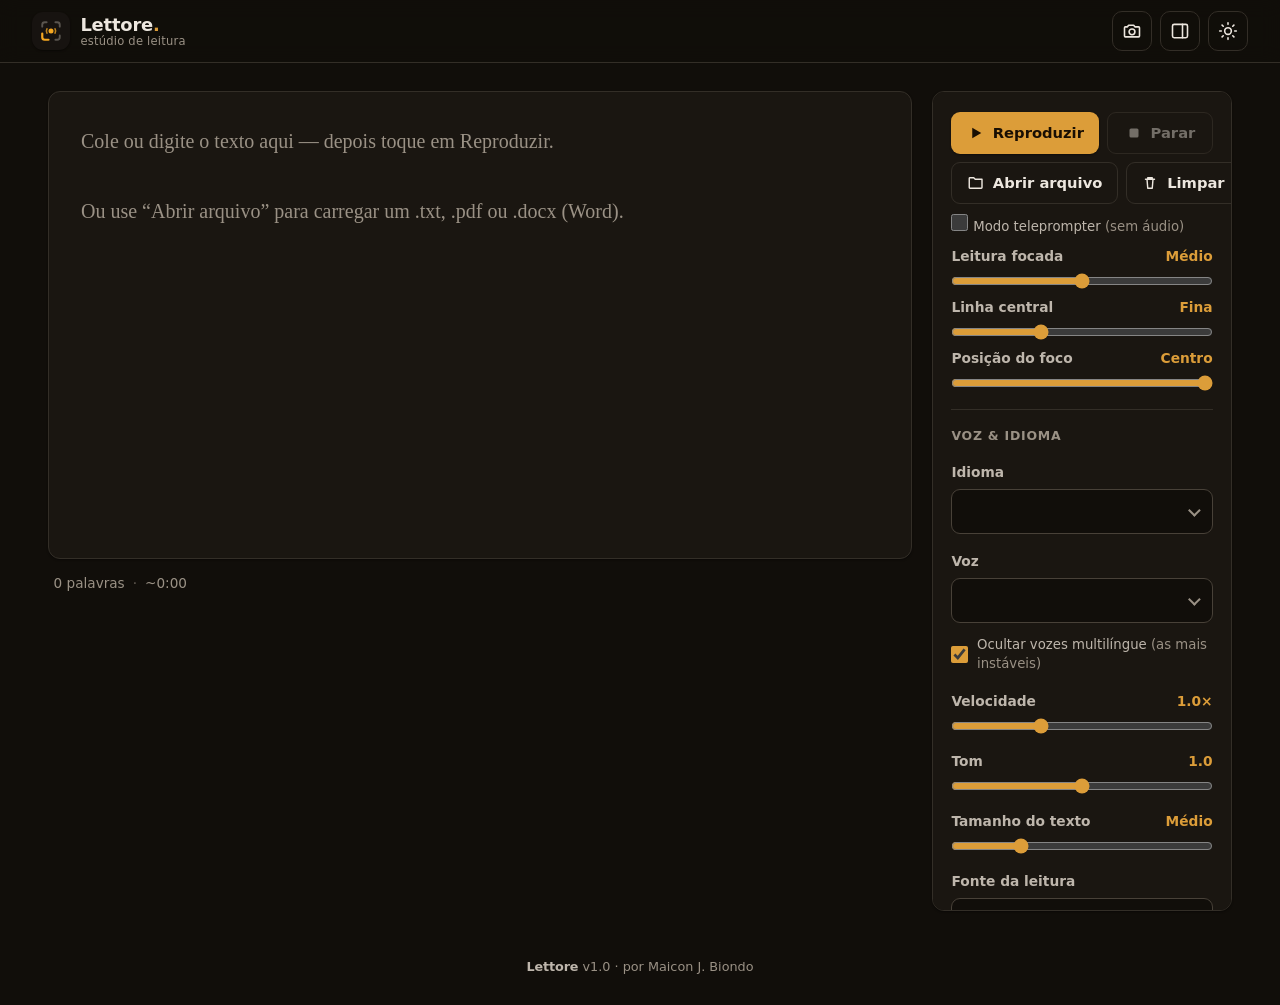
==== commit 25d8140d: "v1.0: controle de posição do foco (subir p/ alinhar com a câmera) + versão exibida no rodapé; cache " ====
--- a/index.html
+++ b/index.html
@@ -1,5 +1,5 @@
-<!doctype html><html lang="pt-BR" data-theme="light"><head><meta charset="utf-8"/><meta name="viewport" content="width=device-width,initial-scale=1"/><title>Lettore — leitor de textos com voz por IA</title><meta name="description" content="Leitor de textos em voz alta, em português e outros idiomas, com destaque acompanhando a leitura. Funciona offline no navegador."/><link rel="stylesheet" href="styles.css"/><link rel="icon" href="data:image/svg+xml,%3Csvg xmlns='http://www.w3.org/2000/svg' viewBox='0 0 96 96'%3E%3Crect width='96' height='96' rx='22' fill='%23171310'/%3E%3Cpath d='M18 52 v14 a10 10 0 0 0 10 10 h14' fill='none' stroke='%23F6A821' stroke-width='10' stroke-linecap='round'/%3E%3Ccircle cx='48' cy='46' r='12' fill='%23F6A821'/%3E%3C/svg%3E"/><link rel="manifest" href="manifest.webmanifest"/><meta name="theme-color" content="#171310"/><link rel="apple-touch-icon" href="icons/apple-touch-icon.png"/></head><body><div class="app" id="app"><header class="appbar"><div class="brand"><span class="brand__mark" aria-hidden="true"><svg viewBox="0 0 96 96" width="30" height="30"><path d="M20 34 v-6 a8 8 0 0 1 8-8 h6" fill="none" stroke="#F4EDE2" stroke-width="6" stroke-linecap="round" opacity="0.3"/><path d="M62 20 h6 a8 8 0 0 1 8 8 v6" fill="none" stroke="#F4EDE2" stroke-width="6" stroke-linecap="round" opacity="0.3"/><path d="M76 62 v6 a8 8 0 0 1 -8 8 h-6" fill="none" stroke="#F4EDE2" stroke-width="6" stroke-linecap="round" opacity="0.3"/><path d="M20 56 v12 a8 8 0 0 0 8 8 h12" fill="none" stroke="#F6A821" stroke-width="7" stroke-linecap="round"/><circle cx="48" cy="48" r="8" fill="#F6A821"/><path d="M35 41 a15 15 0 0 0 0 14" fill="none" stroke="#F6A821" stroke-width="5" stroke-linecap="round" opacity="0.75"/><path d="M61 41 a15 15 0 0 1 0 14" fill="none" stroke="#F6A821" stroke-width="5" stroke-linecap="round" opacity="0.75"/></svg> </span><span class="brand__text"><strong>Lettore<span class="brand__dot">.</span></strong> <span class="brand__sub">estúdio de leitura</span></span></div><div class="appbar__actions"><button id="cameraToggle" class="icon-btn" type="button" aria-pressed="false" aria-label="Ativar câmera para gravar você lendo" title="Câmera (gravar você lendo)"><svg viewBox="0 0 24 24" width="20" height="20" fill="none" stroke="currentColor" stroke-width="1.9" stroke-linecap="round" stroke-linejoin="round"><path d="M3 8a1 1 0 0 1 1-1h2.5l1.5-2h6l1.5 2H20a1 1 0 0 1 1 1v10a1 1 0 0 1-1 1H4a1 1 0 0 1-1-1z"/><circle cx="12" cy="13" r="3.5"/></svg></button> <button id="menuToggle" class="icon-btn" type="button" aria-pressed="false" aria-label="Ocultar ou mostrar o menu" title="Ocultar/mostrar menu (modo teleprompter)"><svg viewBox="0 0 24 24" width="20" height="20" fill="none" stroke="currentColor" stroke-width="1.9" stroke-linecap="round" stroke-linejoin="round"><rect x="3" y="4" width="18" height="16" rx="2"/><line x1="15" y1="4" x2="15" y2="20"/></svg></button> <button id="themeToggle" class="icon-btn" type="button" aria-label="Alternar tema claro/escuro" title="Alternar tema"><svg class="icon-sun" viewBox="0 0 24 24" width="20" height="20" fill="none" stroke="currentColor" stroke-width="1.9" stroke-linecap="round" stroke-linejoin="round"><circle cx="12" cy="12" r="4"/><path d="M12 2v2M12 20v2M4.9 4.9l1.4 1.4M17.7 17.7l1.4 1.4M2 12h2M20 12h2M4.9 19.1l1.4-1.4M17.7 6.3l1.4-1.4"/></svg> <svg class="icon-moon" viewBox="0 0 24 24" width="20" height="20" fill="none" stroke="currentColor" stroke-width="1.9" stroke-linecap="round" stroke-linejoin="round"><path d="M21 12.8A9 9 0 1 1 11.2 3a7 7 0 0 0 9.8 9.8z"/></svg></button></div></header><div id="recBadge" class="rec-badge" hidden><span class="rec-dot" aria-hidden="true"></span>REC</div><div id="saveBar" class="save-bar" hidden><span>Vídeo pronto</span> <button id="saveVideoBtn" class="btn btn--primary" type="button"><svg viewBox="0 0 24 24" width="16" height="16" fill="none" stroke="currentColor" stroke-width="2" stroke-linecap="round" stroke-linejoin="round" aria-hidden="true"><path d="M12 3v12m0 0 4-4m-4 4-4-4"/><path d="M4 17v2a1 1 0 0 0 1 1h14a1 1 0 0 0 1-1v-2"/></svg> <span class="btn__label">Salvar</span></button> <button id="discardVideoBtn" class="btn btn--ghost" type="button">Descartar</button></div><div id="unsupported" class="banner banner--error" hidden>Seu navegador não oferece síntese de voz (Web Speech API). Tente o Chrome ou o Edge atualizados.</div><main class="workspace"><section class="reading" aria-label="Área de leitura"><div class="panel"><video id="camera" class="camera-bg" autoplay muted playsinline></video><textarea id="editor" class="editor" spellcheck="false" placeholder="Cole ou digite o texto aqui — depois toque em Reproduzir.
+<!doctype html><html lang="pt-BR" data-theme="light"><head><meta charset="utf-8"/><meta name="viewport" content="width=device-width,initial-scale=1,viewport-fit=cover"/><title>Lettore — leitor de textos com voz por IA</title><meta name="description" content="Leitor de textos em voz alta, em português e outros idiomas, com destaque acompanhando a leitura. Funciona offline no navegador."/><link rel="stylesheet" href="styles.css"/><link rel="icon" href="data:image/svg+xml,%3Csvg xmlns='http://www.w3.org/2000/svg' viewBox='0 0 96 96'%3E%3Crect width='96' height='96' rx='22' fill='%23171310'/%3E%3Cpath d='M18 52 v14 a10 10 0 0 0 10 10 h14' fill='none' stroke='%23F6A821' stroke-width='10' stroke-linecap='round'/%3E%3Ccircle cx='48' cy='46' r='12' fill='%23F6A821'/%3E%3C/svg%3E"/><link rel="manifest" href="manifest.webmanifest"/><meta name="theme-color" content="#171310"/><link rel="apple-touch-icon" href="icons/apple-touch-icon.png"/><meta name="apple-mobile-web-app-capable" content="yes"/><meta name="mobile-web-app-capable" content="yes"/><meta name="apple-mobile-web-app-status-bar-style" content="black-translucent"/><meta name="apple-mobile-web-app-title" content="Lettore"/></head><body><div class="app" id="app"><header class="appbar"><div class="brand"><span class="brand__mark" aria-hidden="true"><svg viewBox="0 0 96 96" width="30" height="30"><path d="M20 34 v-6 a8 8 0 0 1 8-8 h6" fill="none" stroke="#F4EDE2" stroke-width="6" stroke-linecap="round" opacity="0.3"/><path d="M62 20 h6 a8 8 0 0 1 8 8 v6" fill="none" stroke="#F4EDE2" stroke-width="6" stroke-linecap="round" opacity="0.3"/><path d="M76 62 v6 a8 8 0 0 1 -8 8 h-6" fill="none" stroke="#F4EDE2" stroke-width="6" stroke-linecap="round" opacity="0.3"/><path d="M20 56 v12 a8 8 0 0 0 8 8 h12" fill="none" stroke="#F6A821" stroke-width="7" stroke-linecap="round"/><circle cx="48" cy="48" r="8" fill="#F6A821"/><path d="M35 41 a15 15 0 0 0 0 14" fill="none" stroke="#F6A821" stroke-width="5" stroke-linecap="round" opacity="0.75"/><path d="M61 41 a15 15 0 0 1 0 14" fill="none" stroke="#F6A821" stroke-width="5" stroke-linecap="round" opacity="0.75"/></svg> </span><span class="brand__text"><strong>Lettore<span class="brand__dot">.</span></strong> <span class="brand__sub">estúdio de leitura</span></span></div><div class="appbar__actions"><button id="cameraToggle" class="icon-btn" type="button" aria-pressed="false" aria-label="Ativar câmera para gravar você lendo" title="Câmera (gravar você lendo)"><svg viewBox="0 0 24 24" width="20" height="20" fill="none" stroke="currentColor" stroke-width="1.9" stroke-linecap="round" stroke-linejoin="round"><path d="M3 8a1 1 0 0 1 1-1h2.5l1.5-2h6l1.5 2H20a1 1 0 0 1 1 1v10a1 1 0 0 1-1 1H4a1 1 0 0 1-1-1z"/><circle cx="12" cy="13" r="3.5"/></svg></button> <button id="menuToggle" class="icon-btn" type="button" aria-pressed="false" aria-label="Ocultar ou mostrar o menu" title="Ocultar/mostrar menu (modo teleprompter)"><svg viewBox="0 0 24 24" width="20" height="20" fill="none" stroke="currentColor" stroke-width="1.9" stroke-linecap="round" stroke-linejoin="round"><rect x="3" y="4" width="18" height="16" rx="2"/><line x1="15" y1="4" x2="15" y2="20"/></svg></button> <button id="themeToggle" class="icon-btn" type="button" aria-label="Alternar tema claro/escuro" title="Alternar tema"><svg class="icon-sun" viewBox="0 0 24 24" width="20" height="20" fill="none" stroke="currentColor" stroke-width="1.9" stroke-linecap="round" stroke-linejoin="round"><circle cx="12" cy="12" r="4"/><path d="M12 2v2M12 20v2M4.9 4.9l1.4 1.4M17.7 17.7l1.4 1.4M2 12h2M20 12h2M4.9 19.1l1.4-1.4M17.7 6.3l1.4-1.4"/></svg> <svg class="icon-moon" viewBox="0 0 24 24" width="20" height="20" fill="none" stroke="currentColor" stroke-width="1.9" stroke-linecap="round" stroke-linejoin="round"><path d="M21 12.8A9 9 0 1 1 11.2 3a7 7 0 0 0 9.8 9.8z"/></svg></button></div></header><div id="recBadge" class="rec-badge" hidden><span class="rec-dot" aria-hidden="true"></span>REC</div><div id="saveBar" class="save-bar" hidden><span>Vídeo pronto</span> <button id="saveVideoBtn" class="btn btn--primary" type="button"><svg viewBox="0 0 24 24" width="16" height="16" fill="none" stroke="currentColor" stroke-width="2" stroke-linecap="round" stroke-linejoin="round" aria-hidden="true"><path d="M12 3v12m0 0 4-4m-4 4-4-4"/><path d="M4 17v2a1 1 0 0 0 1 1h14a1 1 0 0 0 1-1v-2"/></svg> <span class="btn__label">Salvar</span></button> <button id="discardVideoBtn" class="btn btn--ghost" type="button">Descartar</button></div><div id="unsupported" class="banner banner--error" hidden>Seu navegador não oferece síntese de voz (Web Speech API). Tente o Chrome ou o Edge atualizados.</div><main class="workspace"><section class="reading" aria-label="Área de leitura"><div class="panel"><video id="camera" class="camera-bg" autoplay muted playsinline></video><textarea id="editor" class="editor" spellcheck="false" placeholder="Cole ou digite o texto aqui — depois toque em Reproduzir.
 
-Ou use “Abrir arquivo” para carregar um .txt, .pdf ou .docx (Word)."></textarea><div id="reader" class="reader" hidden tabindex="-1" aria-label="Texto em leitura. Toque em uma palavra para começar por ela."></div><div class="tele-guide" aria-hidden="true"></div></div><div class="statusbar"><div class="statusbar__meta"><span id="wordCount">0 palavras</span> <span class="dot" aria-hidden="true">·</span> <span id="timeEst">~0:00</span></div><div id="status" class="statusbar__status" role="status" aria-live="polite"></div></div></section><aside class="settings" aria-label="Controles e configurações"><section class="controls" aria-label="Reprodução e arquivo"><div class="controls__row"><button id="playBtn" class="btn btn--primary" type="button" aria-label="Reproduzir"><svg class="i-play" viewBox="0 0 24 24" width="18" height="18" fill="currentColor" aria-hidden="true"><path d="M7 5v14l12-7z"/></svg> <svg class="i-pause" viewBox="0 0 24 24" width="18" height="18" fill="currentColor" aria-hidden="true"><path d="M7 5h4v14H7zM13 5h4v14h-4z"/></svg> <span class="btn__label">Reproduzir</span></button> <button id="stopBtn" class="btn" type="button" disabled="disabled"><svg viewBox="0 0 24 24" width="18" height="18" fill="currentColor" aria-hidden="true"><rect x="6" y="6" width="12" height="12" rx="2"/></svg> <span class="btn__label">Parar</span></button></div><div class="controls__row"><button id="openBtn" class="btn btn--ghost" type="button"><svg viewBox="0 0 24 24" width="18" height="18" fill="none" stroke="currentColor" stroke-width="1.9" stroke-linecap="round" stroke-linejoin="round" aria-hidden="true"><path d="M4 5h5l2 2h9v11a1 1 0 0 1-1 1H4a1 1 0 0 1-1-1V6a1 1 0 0 1 1-1z"/></svg> <span class="btn__label">Abrir arquivo</span></button> <button id="clearBtn" class="btn btn--ghost" type="button"><svg viewBox="0 0 24 24" width="18" height="18" fill="none" stroke="currentColor" stroke-width="1.9" stroke-linecap="round" stroke-linejoin="round" aria-hidden="true"><path d="M6 7h12M9 7V5h6v2M8 7l1 12h6l1-12"/></svg> <span class="btn__label">Limpar</span></button></div><input id="fileInput" type="file" accept=".txt,.pdf,.docx,text/plain" hidden/> <label class="check-row" for="teleToggle"><input id="teleToggle" type="checkbox"/> <span>Modo teleprompter <em>(sem áudio)</em></span></label><div class="field tele-speed" id="teleSpeedField" hidden><label for="teleSpeed">Velocidade do texto<output id="teleSpeedVal" for="teleSpeed">1.0×</output></label> <input id="teleSpeed" type="range" min="60" max="400" step="10" value="160"/></div><div class="field" id="teleFocusField"><label for="teleFocus">Leitura focada<output id="teleFocusVal" for="teleFocus">Médio</output></label> <input id="teleFocus" type="range" min="0" max="10" step="1" value="5"/></div><div class="field" id="teleGuideField"><label for="teleGuide">Linha central<output id="teleGuideVal" for="teleGuide">Fina</output></label> <input id="teleGuide" type="range" min="0" max="3" step="1" value="1"/></div></section><h2 class="settings__title">Voz &amp; idioma</h2><div class="field"><label for="language">Idioma</label><div class="select-wrap"><select id="language"></select></div></div><div class="field"><label for="voice">Voz</label><div class="select-wrap"><select id="voice"></select></div><p id="voiceHint" class="field__hint" hidden></p></div><label class="field check-row" for="hideMultilingual"><input id="hideMultilingual" type="checkbox" checked="checked"/> <span>Ocultar vozes multilíngue <em>(as mais instáveis)</em></span></label><div class="field"><label for="rate">Velocidade<output id="rateVal" for="rate">1.0×</output></label> <input id="rate" type="range" min="0.5" max="2" step="0.1" value="1"/></div><div class="field"><label for="pitch">Tom<output id="pitchVal" for="pitch">1.0</output></label> <input id="pitch" type="range" min="0" max="2" step="0.1" value="1"/></div><div class="field"><label for="fontSize">Tamanho do texto<output id="fontSizeVal" for="fontSize">Médio</output></label> <input id="fontSize" type="range" min="1" max="5" step="1" value="2"/></div><div class="field"><label for="readFont">Fonte da leitura</label><div class="select-wrap"><select id="readFont"><option value="serif">Serifa (clássica)</option><option value="sans">Sem serifa</option><option value="humanist">Humanista (mais legível)</option><option value="mono">Monoespaçada</option></select></div></div><div class="field"><label>Cor de destaque</label><div class="swatches" id="swatches"><label class="swatch swatch--custom" title="Escolher cor personalizada"><svg viewBox="0 0 24 24" width="14" height="14" fill="none" stroke="currentColor" stroke-width="2.2" stroke-linecap="round" stroke-linejoin="round" aria-hidden="true"><path d="M12 5v14M5 12h14"/></svg> <input id="accentColor" type="color" value="#F6A821" aria-label="Cor personalizada"/></label></div></div><button id="testBtn" class="btn btn--ghost btn--block" type="button"><svg viewBox="0 0 24 24" width="18" height="18" fill="none" stroke="currentColor" stroke-width="1.9" stroke-linecap="round" stroke-linejoin="round" aria-hidden="true"><path d="M11 5 6 9H3v6h3l5 4zM15.5 9a3.5 3.5 0 0 1 0 6"/></svg> <span class="btn__label">Testar voz</span></button><p class="settings__note">As vozes disponíveis vêm do seu sistema/navegador. Faltando um idioma? Instale a voz em <em>Configurações do Windows → Hora e idioma → Fala</em>.</p></aside></main><footer class="credit"><strong>Lettore</strong> · por Maicon J. Biondo</footer><div class="floatspeed" aria-label="Velocidade do texto (teleprompter)"><svg viewBox="0 0 24 24" width="18" height="18" fill="none" stroke="currentColor" stroke-width="1.9" stroke-linecap="round" stroke-linejoin="round" aria-hidden="true"><path d="M4 17a8 8 0 1 1 16 0"/><path d="M12 17l4-5"/></svg> <input id="teleSpeedQuick" type="range" min="60" max="400" step="10" value="160" aria-label="Velocidade do texto"/><output id="teleSpeedQuickVal" for="teleSpeedQuick">1.0×</output></div><div class="floatbar" role="toolbar" aria-label="Controles (menu oculto)"><button id="fbPlay" class="icon-btn icon-btn--primary" type="button" aria-label="Reproduzir"><svg class="i-play" viewBox="0 0 24 24" width="20" height="20" fill="currentColor" aria-hidden="true"><path d="M7 5v14l12-7z"/></svg> <svg class="i-pause" viewBox="0 0 24 24" width="20" height="20" fill="currentColor" aria-hidden="true"><path d="M7 5h4v14H7zM13 5h4v14h-4z"/></svg></button> <button id="fbStop" class="icon-btn" type="button" aria-label="Parar" disabled="disabled"><svg viewBox="0 0 24 24" width="20" height="20" fill="currentColor" aria-hidden="true"><rect x="6" y="6" width="12" height="12" rx="2"/></svg></button> <button id="fbOpen" class="icon-btn" type="button" aria-label="Abrir arquivo"><svg viewBox="0 0 24 24" width="20" height="20" fill="none" stroke="currentColor" stroke-width="1.9" stroke-linecap="round" stroke-linejoin="round"><path d="M4 5h5l2 2h9v11a1 1 0 0 1-1 1H4a1 1 0 0 1-1-1V6a1 1 0 0 1 1-1z"/></svg></button> <button id="fbTele" class="icon-btn" type="button" aria-pressed="false" aria-label="Modo teleprompter"><svg viewBox="0 0 24 24" width="20" height="20" fill="none" stroke="currentColor" stroke-width="1.9" stroke-linecap="round" stroke-linejoin="round"><rect x="3" y="4" width="18" height="13" rx="2"/><line x1="7" y1="9" x2="17" y2="9"/><line x1="7" y1="12.5" x2="14" y2="12.5"/></svg></button></div></div><script>if ("serviceWorker" in navigator && location.protocol.startsWith("http")) {
+Ou use “Abrir arquivo” para carregar um .txt, .pdf ou .docx (Word)."></textarea><div id="reader" class="reader" hidden tabindex="-1" aria-label="Texto em leitura. Toque em uma palavra para começar por ela."></div><div class="tele-guide" aria-hidden="true"></div></div><div class="statusbar"><div class="statusbar__meta"><span id="wordCount">0 palavras</span> <span class="dot" aria-hidden="true">·</span> <span id="timeEst">~0:00</span></div><div id="status" class="statusbar__status" role="status" aria-live="polite"></div></div></section><aside class="settings" aria-label="Controles e configurações"><section class="controls" aria-label="Reprodução e arquivo"><div class="controls__row"><button id="playBtn" class="btn btn--primary" type="button" aria-label="Reproduzir"><svg class="i-play" viewBox="0 0 24 24" width="18" height="18" fill="currentColor" aria-hidden="true"><path d="M7 5v14l12-7z"/></svg> <svg class="i-pause" viewBox="0 0 24 24" width="18" height="18" fill="currentColor" aria-hidden="true"><path d="M7 5h4v14H7zM13 5h4v14h-4z"/></svg> <span class="btn__label">Reproduzir</span></button> <button id="stopBtn" class="btn" type="button" disabled="disabled"><svg viewBox="0 0 24 24" width="18" height="18" fill="currentColor" aria-hidden="true"><rect x="6" y="6" width="12" height="12" rx="2"/></svg> <span class="btn__label">Parar</span></button></div><div class="controls__row"><button id="openBtn" class="btn btn--ghost" type="button"><svg viewBox="0 0 24 24" width="18" height="18" fill="none" stroke="currentColor" stroke-width="1.9" stroke-linecap="round" stroke-linejoin="round" aria-hidden="true"><path d="M4 5h5l2 2h9v11a1 1 0 0 1-1 1H4a1 1 0 0 1-1-1V6a1 1 0 0 1 1-1z"/></svg> <span class="btn__label">Abrir arquivo</span></button> <button id="clearBtn" class="btn btn--ghost" type="button"><svg viewBox="0 0 24 24" width="18" height="18" fill="none" stroke="currentColor" stroke-width="1.9" stroke-linecap="round" stroke-linejoin="round" aria-hidden="true"><path d="M6 7h12M9 7V5h6v2M8 7l1 12h6l1-12"/></svg> <span class="btn__label">Limpar</span></button></div><input id="fileInput" type="file" accept=".txt,.pdf,.docx,text/plain" hidden/> <label class="check-row" for="teleToggle"><input id="teleToggle" type="checkbox"/> <span>Modo teleprompter <em>(sem áudio)</em></span></label><div class="field tele-speed" id="teleSpeedField" hidden><label for="teleSpeed">Velocidade do texto<output id="teleSpeedVal" for="teleSpeed">1.0×</output></label> <input id="teleSpeed" type="range" min="60" max="400" step="10" value="160"/></div><div class="field" id="teleFocusField"><label for="teleFocus">Leitura focada<output id="teleFocusVal" for="teleFocus">Médio</output></label> <input id="teleFocus" type="range" min="0" max="10" step="1" value="5"/></div><div class="field" id="teleGuideField"><label for="teleGuide">Linha central<output id="teleGuideVal" for="teleGuide">Fina</output></label> <input id="teleGuide" type="range" min="0" max="3" step="1" value="1"/></div><div class="field" id="focusPosField"><label for="focusPos">Posição do foco<output id="focusPosVal" for="focusPos">Centro</output></label> <input id="focusPos" type="range" min="20" max="50" step="2" value="50"/></div></section><h2 class="settings__title">Voz &amp; idioma</h2><div class="field"><label for="language">Idioma</label><div class="select-wrap"><select id="language"></select></div></div><div class="field"><label for="voice">Voz</label><div class="select-wrap"><select id="voice"></select></div><p id="voiceHint" class="field__hint" hidden></p></div><label class="field check-row" for="hideMultilingual"><input id="hideMultilingual" type="checkbox" checked="checked"/> <span>Ocultar vozes multilíngue <em>(as mais instáveis)</em></span></label><div class="field"><label for="rate">Velocidade<output id="rateVal" for="rate">1.0×</output></label> <input id="rate" type="range" min="0.5" max="2" step="0.1" value="1"/></div><div class="field"><label for="pitch">Tom<output id="pitchVal" for="pitch">1.0</output></label> <input id="pitch" type="range" min="0" max="2" step="0.1" value="1"/></div><div class="field"><label for="fontSize">Tamanho do texto<output id="fontSizeVal" for="fontSize">Médio</output></label> <input id="fontSize" type="range" min="1" max="5" step="1" value="2"/></div><div class="field"><label for="readFont">Fonte da leitura</label><div class="select-wrap"><select id="readFont"><option value="serif">Serifa (clássica)</option><option value="serif-modern">Serifa moderna</option><option value="elegant">Elegante (Palatino)</option><option value="slab">Slab (robusta)</option><option value="sans">Sem serifa</option><option value="humanist">Humanista (mais legível)</option><option value="friendly">Arredondada</option><option value="condensed">Condensada</option><option value="mono">Monoespaçada</option></select></div></div><div class="field"><label>Cor de destaque</label><div class="swatches" id="swatches"><label class="swatch swatch--custom" title="Escolher cor personalizada"><svg viewBox="0 0 24 24" width="14" height="14" fill="none" stroke="currentColor" stroke-width="2.2" stroke-linecap="round" stroke-linejoin="round" aria-hidden="true"><path d="M12 5v14M5 12h14"/></svg> <input id="accentColor" type="color" value="#F6A821" aria-label="Cor personalizada"/></label></div></div><button id="testBtn" class="btn btn--ghost btn--block" type="button"><svg viewBox="0 0 24 24" width="18" height="18" fill="none" stroke="currentColor" stroke-width="1.9" stroke-linecap="round" stroke-linejoin="round" aria-hidden="true"><path d="M11 5 6 9H3v6h3l5 4zM15.5 9a3.5 3.5 0 0 1 0 6"/></svg> <span class="btn__label">Testar voz</span></button><p class="settings__note">As vozes disponíveis vêm do seu sistema/navegador. Faltando um idioma? Instale a voz em <em>Configurações do Windows → Hora e idioma → Fala</em>.</p></aside></main><footer class="credit"><strong>Lettore</strong> <span id="appVersion" class="credit__ver"></span> · por Maicon J. Biondo</footer><div class="floatspeed" aria-label="Velocidade do texto (teleprompter)"><svg viewBox="0 0 24 24" width="18" height="18" fill="none" stroke="currentColor" stroke-width="1.9" stroke-linecap="round" stroke-linejoin="round" aria-hidden="true"><path d="M4 17a8 8 0 1 1 16 0"/><path d="M12 17l4-5"/></svg> <input id="teleSpeedQuick" type="range" min="60" max="400" step="10" value="160" aria-label="Velocidade do texto"/><output id="teleSpeedQuickVal" for="teleSpeedQuick">1.0×</output></div><div class="floatbar" role="toolbar" aria-label="Controles (menu oculto)"><button id="fbPlay" class="icon-btn icon-btn--primary" type="button" aria-label="Reproduzir"><svg class="i-play" viewBox="0 0 24 24" width="20" height="20" fill="currentColor" aria-hidden="true"><path d="M7 5v14l12-7z"/></svg> <svg class="i-pause" viewBox="0 0 24 24" width="20" height="20" fill="currentColor" aria-hidden="true"><path d="M7 5h4v14H7zM13 5h4v14h-4z"/></svg></button> <button id="fbStop" class="icon-btn" type="button" aria-label="Parar" disabled="disabled"><svg viewBox="0 0 24 24" width="20" height="20" fill="currentColor" aria-hidden="true"><rect x="6" y="6" width="12" height="12" rx="2"/></svg></button> <button id="fbOpen" class="icon-btn" type="button" aria-label="Abrir arquivo"><svg viewBox="0 0 24 24" width="20" height="20" fill="none" stroke="currentColor" stroke-width="1.9" stroke-linecap="round" stroke-linejoin="round"><path d="M4 5h5l2 2h9v11a1 1 0 0 1-1 1H4a1 1 0 0 1-1-1V6a1 1 0 0 1 1-1z"/></svg></button> <button id="fbTele" class="icon-btn" type="button" aria-pressed="false" aria-label="Modo teleprompter"><svg viewBox="0 0 24 24" width="20" height="20" fill="none" stroke="currentColor" stroke-width="1.9" stroke-linecap="round" stroke-linejoin="round"><rect x="3" y="4" width="18" height="13" rx="2"/><line x1="7" y1="9" x2="17" y2="9"/><line x1="7" y1="12.5" x2="14" y2="12.5"/></svg></button></div></div><script>if ("serviceWorker" in navigator && location.protocol.startsWith("http")) {
       addEventListener("load", () => navigator.serviceWorker.register("sw.js").catch(() => {}));
     }</script><script src="lib/pdf.min.js"></script><script src="lib/mammoth.browser.min.js"></script><script src="app.js"></script></body></html>
--- a/styles.css
+++ b/styles.css
@@ -1 +1 @@
-:root{color-scheme:light;--h:75;--bg:oklch(1 0 0);--surface:oklch(0.982 0.004 var(--h));--surface-2:oklch(0.962 0.006 var(--h));--border:oklch(0.905 0.008 var(--h));--border-strong:oklch(0.845 0.012 var(--h));--ink:oklch(0.235 0.014 var(--h));--ink-soft:oklch(0.415 0.016 var(--h));--muted:oklch(0.555 0.018 var(--h));--primary:oklch(0.505 0.118 var(--h));--primary-hover:oklch(0.455 0.126 var(--h));--primary-ink:oklch(0.995 0.01 var(--h));--primary-soft:oklch(0.955 0.032 var(--h));--hl-word-bg:var(--primary);--hl-word-ink:var(--primary-ink);--hl-sentence:oklch(0.955 0.036 var(--h));--focus:oklch(0.62 0.13 220);--danger:oklch(0.55 0.17 25);--shadow-sm:0 1px 2px oklch(0.2 0.02 160 / 0.06),0 1px 1px oklch(0.2 0.02 160 / 0.04);--shadow-md:0 6px 20px oklch(0.2 0.02 160 / 0.10),0 2px 6px oklch(0.2 0.02 160 / 0.06);--radius:12px;--radius-sm:9px;--radius-lg:18px;--font-ui:"Segoe UI",system-ui,-apple-system,"Helvetica Neue",Arial,sans-serif;--font-read:"Iowan Old Style","Palatino Linotype",Georgia,"Times New Roman",serif;--read-size:1.25rem;--focus-half:19%;--z-sticky:100;--ease:cubic-bezier(0.22, 1, 0.36, 1)}:root[data-theme=dark]{color-scheme:dark;--bg:oklch(0.165 0.01 var(--h));--surface:oklch(0.205 0.012 var(--h));--surface-2:oklch(0.245 0.014 var(--h));--border:oklch(0.305 0.014 var(--h));--border-strong:oklch(0.38 0.018 var(--h));--ink:oklch(0.93 0.012 var(--h));--ink-soft:oklch(0.78 0.016 var(--h));--muted:oklch(0.66 0.02 var(--h));--primary:oklch(0.74 0.135 var(--h));--primary-hover:oklch(0.80 0.14 var(--h));--primary-ink:oklch(0.18 0.03 var(--h));--primary-soft:oklch(0.30 0.05 var(--h));--hl-word-bg:var(--primary);--hl-word-ink:var(--primary-ink);--hl-sentence:oklch(0.285 0.045 var(--h));--focus:oklch(0.72 0.13 220);--shadow-sm:0 1px 2px oklch(0 0 0 / 0.4);--shadow-md:0 10px 30px oklch(0 0 0 / 0.45),0 3px 8px oklch(0 0 0 / 0.35)}*,::after,::before{box-sizing:border-box}*{margin:0}[hidden]{display:none!important}body,html{height:100%}body{font-family:var(--font-ui);background:var(--bg);color:var(--ink);line-height:1.5;-webkit-font-smoothing:antialiased;text-rendering:optimizeLegibility}button,input,select,textarea{font:inherit;color:inherit}:focus-visible{outline:2px solid var(--focus);outline-offset:2px;border-radius:4px}.app{min-height:100%;display:flex;flex-direction:column}.appbar{position:sticky;top:0;z-index:var(--z-sticky);display:flex;align-items:center;justify-content:space-between;gap:1rem;padding:.7rem clamp(1rem,4vw,2rem);background:color-mix(in oklab,var(--bg) 86%,transparent);backdrop-filter:saturate(1.4) blur(10px);border-bottom:1px solid var(--border)}.brand{display:flex;align-items:center;gap:.65rem}.brand__mark{display:grid;place-items:center;width:38px;height:38px;border-radius:11px;background:#171310;box-shadow:var(--shadow-sm)}.brand__dot{color:var(--primary)}.brand__text{display:flex;flex-direction:column;line-height:1.05}.brand__text strong{font-size:1.12rem;letter-spacing:-.01em}.brand__sub{font-size:.72rem;color:var(--muted);letter-spacing:.02em}.appbar__actions{display:flex;gap:.5rem}.workspace{flex:1;width:100%;max-width:1240px;margin-inline:auto;padding:clamp(1rem,3vw,1.75rem);display:grid;grid-template-columns:minmax(0,1fr) 300px;gap:1.25rem;align-items:start}.reading{display:flex;flex-direction:column;gap:.85rem;min-width:0}.btn{--btn-bg:var(--surface);--btn-ink:var(--ink);--btn-bd:var(--border-strong);display:inline-flex;align-items:center;gap:.5rem;padding:.55rem .9rem;background:var(--btn-bg);color:var(--btn-ink);border:1px solid var(--btn-bd);border-radius:var(--radius-sm);font-size:.92rem;font-weight:550;cursor:pointer;white-space:nowrap;transition:background 160ms var(--ease),border-color 160ms var(--ease),transform 120ms var(--ease),box-shadow 160ms var(--ease),opacity 160ms}.btn svg{flex:none}.btn:hover:not(:disabled){background:var(--surface-2);border-color:var(--muted)}.btn:active:not(:disabled){transform:translateY(1px)}.btn:disabled{opacity:.42;cursor:not-allowed}.btn--primary{--btn-bg:var(--primary);--btn-ink:var(--primary-ink);--btn-bd:transparent;box-shadow:var(--shadow-sm)}.btn--primary:hover:not(:disabled){background:var(--primary-hover);border-color:transparent}.btn--ghost{--btn-bg:transparent;--btn-bd:var(--border)}.btn--block{width:100%;justify-content:center;margin-top:.25rem}.icon-btn{display:grid;place-items:center;width:40px;height:40px;border-radius:10px;background:0 0;border:1px solid var(--border);cursor:pointer;transition:background 160ms var(--ease),border-color 160ms var(--ease)}.icon-btn:hover{background:var(--surface-2);border-color:var(--muted)}.icon-sun{display:none}:root[data-theme=dark] .icon-sun{display:block}:root[data-theme=dark] .icon-moon{display:none}.icon-btn--primary{background:var(--primary);color:var(--primary-ink);border-color:transparent}.icon-btn--primary:hover{background:var(--primary-hover);border-color:transparent}.i-pause,.is-playing .i-play{display:none}.is-playing .i-pause{display:initial}.panel{position:relative;background:var(--surface);border:1px solid var(--border);border-radius:var(--radius);box-shadow:var(--shadow-sm);height:clamp(320px,52vh,620px);display:flex}.app.menu-hidden .panel{height:calc(100dvh - 12rem)}.editor,.reader{flex:1;width:100%;position:relative;z-index:1;padding:clamp(1.1rem,3vw,2rem);font-family:var(--font-read);font-size:var(--read-size);line-height:1.75;color:var(--ink);overflow-y:auto;scroll-behavior:smooth;border-radius:var(--radius)}.editor{resize:none;border:none;background:0 0;outline:0}.editor::placeholder{color:var(--muted)}.reader{max-width:72ch;margin-inline:auto;white-space:pre-wrap;overflow-wrap:break-word;cursor:pointer}.reader .word{padding:.02em .14em;margin:0 -.02em;border-radius:5px;transition:background-color 120ms var(--ease),color 120ms var(--ease);-webkit-box-decoration-break:clone;box-decoration-break:clone}.reader .sentence.is-current{background:var(--hl-sentence);border-radius:6px}.reader .word.is-current{background:var(--hl-word-bg);color:var(--hl-word-ink);font-weight:600}.statusbar{display:flex;flex-wrap:wrap;gap:.5rem 1rem;align-items:center;justify-content:space-between;padding:0 .35rem;font-size:.85rem;color:var(--muted)}.statusbar__meta{display:flex;align-items:center;gap:.5rem;font-variant-numeric:tabular-nums}.statusbar__status{color:var(--ink-soft);min-height:1.2em}.statusbar__status.is-error{color:var(--danger);font-weight:550}.dot{opacity:.6}.settings{position:sticky;top:calc(.7rem + 54px);max-height:calc(100dvh - 5rem);overflow-y:auto;background:var(--surface);border:1px solid var(--border);border-radius:var(--radius);padding:1.25rem 1.15rem 1.35rem;box-shadow:var(--shadow-sm);display:flex;flex-direction:column;gap:1.05rem}.controls{display:flex;flex-direction:column;gap:.5rem;padding-bottom:1.1rem;border-bottom:1px solid var(--border)}.controls .btn--block{margin-top:0}.controls .check-row{margin-top:.15rem}.controls .tele-speed{margin-top:.35rem}.controls__row{display:flex;gap:.5rem}.controls__row .btn{flex:1;justify-content:center}.app.menu-hidden .workspace{grid-template-columns:1fr}.app.menu-hidden .settings{display:none}#menuToggle[aria-pressed=true]{background:var(--primary);color:var(--primary-ink);border-color:transparent}.floatbar{display:none;position:fixed;bottom:1.4rem;left:50%;transform:translateX(-50%);gap:.4rem;padding:.4rem;background:color-mix(in oklab,var(--surface) 90%,transparent);backdrop-filter:blur(12px) saturate(1.4);border:1px solid var(--border);border-radius:var(--radius-lg);box-shadow:var(--shadow-md);z-index:var(--z-sticky)}.app.menu-hidden .floatbar{display:flex}.floatbar .icon-btn{border-color:transparent}.floatbar .icon-btn.is-active{background:var(--primary-soft);color:var(--primary)}.floatbar .icon-btn:disabled{opacity:.4;cursor:not-allowed}.floatspeed{display:none;position:fixed;bottom:5.3rem;left:50%;transform:translateX(-50%);align-items:center;gap:.65rem;padding:.5rem .95rem;background:color-mix(in oklab,var(--surface) 90%,transparent);backdrop-filter:blur(12px) saturate(1.4);border:1px solid var(--border);border-radius:var(--radius-lg);box-shadow:var(--shadow-md);z-index:var(--z-sticky)}.app.menu-hidden.tele-on .floatspeed{display:flex}.floatspeed svg{color:var(--muted);flex:none}.floatspeed input[type=range]{width:min(45vw,190px);accent-color:var(--primary)}.floatspeed output{font-size:.8rem;font-weight:550;color:var(--ink-soft);font-variant-numeric:tabular-nums;min-width:4.6em;text-align:right}.app.guide-hidden .tele-guide{display:none!important}.tele-guide{display:none;position:absolute;left:8%;right:8%;top:50%;transform:translateY(-50%);height:var(--guide-h,2px);background:color-mix(in oklab,var(--primary) 55%,transparent);box-shadow:0 0 16px 3px color-mix(in oklab,var(--primary) 30%,transparent);border-radius:2px;pointer-events:none;z-index:3}.app.focus-on.is-reading .tele-guide{display:block}.app.focus-on.is-reading .reader{-webkit-mask-image:linear-gradient(to bottom,transparent calc(50% - var(--focus-half) * 2),#000 calc(50% - var(--focus-half)),#000 calc(50% + var(--focus-half)),transparent calc(50% + var(--focus-half) * 2));mask-image:linear-gradient(to bottom,transparent calc(50% - var(--focus-half) * 2),#000 calc(50% - var(--focus-half)),#000 calc(50% + var(--focus-half)),transparent calc(50% + var(--focus-half) * 2))}.camera-bg{display:none;position:absolute;inset:0;width:100%;height:100%;object-fit:cover;transform:scaleX(-1);border-radius:var(--radius);background:#000;z-index:0}.app.camera-on .camera-bg{display:block}.app.camera-on .panel{background:0 0;border-color:color-mix(in oklab,#fff 25%,transparent)}.app.camera-on .editor,.app.camera-on .reader{background:0 0;color:#fff;text-shadow:0 1px 6px rgba(0,0,0,.9),0 0 2px rgba(0,0,0,.95)}.app.camera-on .editor::placeholder{color:rgba(255,255,255,.75)}#cameraToggle[aria-pressed=true]{background:var(--primary);color:var(--primary-ink);border-color:transparent}.rec-badge[hidden]{display:none!important}.rec-badge{position:fixed;top:calc(.7rem + 60px);left:50%;transform:translateX(-50%);display:flex;align-items:center;gap:.4rem;padding:.3rem .75rem;background:color-mix(in oklab,var(--danger) 88%,#000);color:#fff;font-size:.74rem;font-weight:700;letter-spacing:.09em;border-radius:999px;box-shadow:var(--shadow-md);z-index:var(--z-sticky)}.rec-dot{width:8px;height:8px;border-radius:50%;background:#fff;animation:1s steps(2,start) infinite recblink}@keyframes recblink{50%{opacity:.2}}.save-bar[hidden]{display:none!important}.save-bar{position:fixed;top:calc(.7rem + 60px);left:50%;transform:translateX(-50%);display:flex;align-items:center;gap:.6rem;padding:.5rem .6rem .5rem .95rem;background:var(--surface);border:1px solid var(--border-strong);border-radius:var(--radius);box-shadow:var(--shadow-md);z-index:var(--z-sticky);font-size:.86rem;font-weight:550;max-width:calc(100vw - 2rem)}.save-bar .btn{padding:.45rem .8rem}.settings__title{font-size:.78rem;font-weight:650;letter-spacing:.06em;text-transform:uppercase;color:var(--muted)}.field{display:flex;flex-direction:column;gap:.4rem}.field label{display:flex;align-items:baseline;justify-content:space-between;gap:.5rem;font-size:.86rem;font-weight:550;color:var(--ink-soft)}.field label output{font-variant-numeric:tabular-nums;color:var(--primary);font-weight:600}.field__hint{font-size:.78rem;color:var(--muted)}.check-row{flex-direction:row;align-items:center;gap:.55rem;cursor:pointer;margin-top:-.35rem}.check-row input{width:1.05rem;height:1.05rem;accent-color:var(--primary);cursor:pointer;flex:none}.check-row span{font-size:.83rem;color:var(--ink-soft);font-weight:500}.check-row em{color:var(--muted);font-style:normal}.swatches{display:flex;flex-wrap:wrap;gap:.5rem}.swatch{width:28px;height:28px;border-radius:50%;border:2px solid var(--border);padding:0;cursor:pointer;transition:transform 140ms var(--ease),box-shadow 140ms var(--ease)}.swatch:hover{transform:scale(1.09)}.swatch.is-active{border-color:transparent;box-shadow:0 0 0 2px var(--surface),0 0 0 4px var(--primary)}.swatch--custom{position:relative;overflow:hidden;display:grid;place-items:center;background:conic-gradient(from 90deg,oklch(.7 .16 25),oklch(.75 .16 90),oklch(.72 .16 160),oklch(.68 .16 245),oklch(.62 .16 300),oklch(.7 .16 25))}.swatch--custom svg{color:#fff;filter:drop-shadow(0 1px 1px rgba(0,0,0,.4));pointer-events:none}.swatch--custom input{position:absolute;inset:0;width:100%;height:100%;opacity:0;cursor:pointer;border:none;padding:0}.select-wrap{position:relative}.select-wrap::after{content:"";position:absolute;right:.85rem;top:50%;width:.55rem;height:.55rem;border-right:2px solid var(--muted);border-bottom:2px solid var(--muted);transform:translateY(-70%) rotate(45deg);pointer-events:none}select{width:100%;appearance:none;padding:.6rem 2rem .6rem .8rem;background:var(--bg);border:1px solid var(--border-strong);border-radius:var(--radius-sm);cursor:pointer;transition:border-color 160ms var(--ease)}select:hover{border-color:var(--muted)}input[type=range]{width:100%;accent-color:var(--primary);cursor:pointer}.settings__note{font-size:.76rem;line-height:1.5;color:var(--muted);padding-top:.5rem;border-top:1px solid var(--border)}.settings__note em{color:var(--ink-soft);font-style:normal;font-weight:550}.banner{margin:0 clamp(1rem,3vw,1.75rem);padding:.8rem 1rem;border-radius:var(--radius-sm);font-size:.9rem}.banner--error{background:color-mix(in oklab,var(--danger) 14%,var(--bg));border:1px solid color-mix(in oklab,var(--danger) 40%,var(--bg));color:color-mix(in oklab,var(--danger) 72%,var(--ink))}.credit{text-align:center;padding:1.1rem 1rem 1.8rem;font-size:.8rem;color:var(--muted)}.credit strong{color:var(--ink-soft);font-weight:650;letter-spacing:-.01em}@media (max-width:860px){.workspace{grid-template-columns:1fr}.settings{position:static;order:-1;max-height:none;overflow:visible}}@media (max-width:420px){.brand__sub{display:none}}@media (prefers-reduced-motion:reduce){*,::after,::before{animation-duration:0s!important;transition-duration:0s!important;scroll-behavior:auto!important}}+:root{color-scheme:light;--h:75;--bg:oklch(1 0 0);--surface:oklch(0.982 0.004 var(--h));--surface-2:oklch(0.962 0.006 var(--h));--border:oklch(0.905 0.008 var(--h));--border-strong:oklch(0.845 0.012 var(--h));--ink:oklch(0.235 0.014 var(--h));--ink-soft:oklch(0.415 0.016 var(--h));--muted:oklch(0.555 0.018 var(--h));--primary:oklch(0.505 0.118 var(--h));--primary-hover:oklch(0.455 0.126 var(--h));--primary-ink:oklch(0.995 0.01 var(--h));--primary-soft:oklch(0.955 0.032 var(--h));--hl-word-bg:var(--primary);--hl-word-ink:var(--primary-ink);--hl-sentence:oklch(0.955 0.036 var(--h));--focus:oklch(0.62 0.13 220);--danger:oklch(0.55 0.17 25);--shadow-sm:0 1px 2px oklch(0.2 0.02 160 / 0.06),0 1px 1px oklch(0.2 0.02 160 / 0.04);--shadow-md:0 6px 20px oklch(0.2 0.02 160 / 0.10),0 2px 6px oklch(0.2 0.02 160 / 0.06);--radius:12px;--radius-sm:9px;--radius-lg:18px;--font-ui:"Segoe UI",system-ui,-apple-system,"Helvetica Neue",Arial,sans-serif;--font-read:"Iowan Old Style","Palatino Linotype",Georgia,"Times New Roman",serif;--read-size:1.25rem;--focus-half:19%;--focus-pos:50%;--z-sticky:100;--ease:cubic-bezier(0.22, 1, 0.36, 1)}:root[data-theme=dark]{color-scheme:dark;--bg:oklch(0.165 0.01 var(--h));--surface:oklch(0.205 0.012 var(--h));--surface-2:oklch(0.245 0.014 var(--h));--border:oklch(0.305 0.014 var(--h));--border-strong:oklch(0.38 0.018 var(--h));--ink:oklch(0.93 0.012 var(--h));--ink-soft:oklch(0.78 0.016 var(--h));--muted:oklch(0.66 0.02 var(--h));--primary:oklch(0.74 0.135 var(--h));--primary-hover:oklch(0.80 0.14 var(--h));--primary-ink:oklch(0.18 0.03 var(--h));--primary-soft:oklch(0.30 0.05 var(--h));--hl-word-bg:var(--primary);--hl-word-ink:var(--primary-ink);--hl-sentence:oklch(0.285 0.045 var(--h));--focus:oklch(0.72 0.13 220);--shadow-sm:0 1px 2px oklch(0 0 0 / 0.4);--shadow-md:0 10px 30px oklch(0 0 0 / 0.45),0 3px 8px oklch(0 0 0 / 0.35)}*,::after,::before{box-sizing:border-box}*{margin:0}[hidden]{display:none!important}body,html{height:100%}body{font-family:var(--font-ui);background:var(--bg);color:var(--ink);line-height:1.5;-webkit-font-smoothing:antialiased;text-rendering:optimizeLegibility;-webkit-text-size-adjust:100%;text-size-adjust:100%}button,input,select,textarea{font:inherit;color:inherit}:focus-visible{outline:2px solid var(--focus);outline-offset:2px;border-radius:4px}.app{min-height:100%;display:flex;flex-direction:column}.appbar{position:sticky;top:0;z-index:var(--z-sticky);display:flex;align-items:center;justify-content:space-between;gap:1rem;padding:.7rem clamp(1rem,4vw,2rem);padding-top:max(.7rem,env(safe-area-inset-top));background:color-mix(in oklab,var(--bg) 86%,transparent);-webkit-backdrop-filter:saturate(1.4) blur(10px);backdrop-filter:saturate(1.4) blur(10px);border-bottom:1px solid var(--border)}.brand{display:flex;align-items:center;gap:.65rem}.brand__mark{display:grid;place-items:center;width:38px;height:38px;border-radius:11px;background:#171310;box-shadow:var(--shadow-sm)}.brand__dot{color:var(--primary)}.brand__text{display:flex;flex-direction:column;line-height:1.05}.brand__text strong{font-size:1.12rem;letter-spacing:-.01em}.brand__sub{font-size:.72rem;color:var(--muted);letter-spacing:.02em}.appbar__actions{display:flex;gap:.5rem}.workspace{flex:1;width:100%;max-width:1240px;margin-inline:auto;padding:clamp(1rem,3vw,1.75rem);display:grid;grid-template-columns:minmax(0,1fr) 300px;gap:1.25rem;align-items:start}.reading{display:flex;flex-direction:column;gap:.85rem;min-width:0}.btn{--btn-bg:var(--surface);--btn-ink:var(--ink);--btn-bd:var(--border-strong);display:inline-flex;align-items:center;gap:.5rem;padding:.55rem .9rem;background:var(--btn-bg);color:var(--btn-ink);border:1px solid var(--btn-bd);border-radius:var(--radius-sm);font-size:.92rem;font-weight:550;cursor:pointer;white-space:nowrap;transition:background 160ms var(--ease),border-color 160ms var(--ease),transform 120ms var(--ease),box-shadow 160ms var(--ease),opacity 160ms}.btn svg{flex:none}.btn:hover:not(:disabled){background:var(--surface-2);border-color:var(--muted)}.btn:active:not(:disabled){transform:translateY(1px)}.btn:disabled{opacity:.42;cursor:not-allowed}.btn--primary{--btn-bg:var(--primary);--btn-ink:var(--primary-ink);--btn-bd:transparent;box-shadow:var(--shadow-sm)}.btn--primary:hover:not(:disabled){background:var(--primary-hover);border-color:transparent}.btn--ghost{--btn-bg:transparent;--btn-bd:var(--border)}.btn--block{width:100%;justify-content:center;margin-top:.25rem}.icon-btn{display:grid;place-items:center;width:40px;height:40px;border-radius:10px;background:0 0;border:1px solid var(--border);cursor:pointer;transition:background 160ms var(--ease),border-color 160ms var(--ease)}.icon-btn:hover{background:var(--surface-2);border-color:var(--muted)}.icon-sun{display:none}:root[data-theme=dark] .icon-sun{display:block}:root[data-theme=dark] .icon-moon{display:none}.icon-btn--primary{background:var(--primary);color:var(--primary-ink);border-color:transparent}.icon-btn--primary:hover{background:var(--primary-hover);border-color:transparent}.i-pause,.is-playing .i-play{display:none}.is-playing .i-pause{display:initial}.panel{position:relative;background:var(--surface);border:1px solid var(--border);border-radius:var(--radius);box-shadow:var(--shadow-sm);height:clamp(320px,52vh,620px);display:flex}.app.menu-hidden .panel{height:calc(100dvh - 12rem)}.editor,.reader{flex:1;width:100%;position:relative;z-index:1;padding:clamp(1.1rem,3vw,2rem);font-family:var(--font-read);font-size:var(--read-size);line-height:1.75;color:var(--ink);overflow-y:auto;scroll-behavior:smooth;border-radius:var(--radius)}.editor{resize:none;border:none;background:0 0;outline:0}.editor::placeholder{color:var(--muted)}.reader{max-width:72ch;margin-inline:auto;white-space:pre-wrap;overflow-wrap:break-word;cursor:pointer}.reader .word{padding:.02em .14em;margin:0 -.02em;border-radius:5px;transition:background-color 120ms var(--ease),color 120ms var(--ease);-webkit-box-decoration-break:clone;box-decoration-break:clone}.reader .sentence.is-current{background:var(--hl-sentence);border-radius:6px}.reader .word.is-current{background:var(--hl-word-bg);color:var(--hl-word-ink);font-weight:600}.statusbar{display:flex;flex-wrap:wrap;gap:.5rem 1rem;align-items:center;justify-content:space-between;padding:0 .35rem;font-size:.85rem;color:var(--muted)}.statusbar__meta{display:flex;align-items:center;gap:.5rem;font-variant-numeric:tabular-nums}.statusbar__status{color:var(--ink-soft);min-height:1.2em}.statusbar__status.is-error{color:var(--danger);font-weight:550}.dot{opacity:.6}.settings{position:sticky;top:calc(.7rem + 54px);max-height:calc(100dvh - 5rem);overflow-y:auto;background:var(--surface);border:1px solid var(--border);border-radius:var(--radius);padding:1.25rem 1.15rem 1.35rem;box-shadow:var(--shadow-sm);display:flex;flex-direction:column;gap:1.05rem}.controls{display:flex;flex-direction:column;gap:.5rem;padding-bottom:1.1rem;border-bottom:1px solid var(--border)}.controls .btn--block{margin-top:0}.controls .check-row{margin-top:.15rem}.controls .tele-speed{margin-top:.35rem}.controls__row{display:flex;gap:.5rem}.controls__row .btn{flex:1;justify-content:center}.app.menu-hidden .workspace{grid-template-columns:1fr}.app.menu-hidden .settings{display:none}#menuToggle[aria-pressed=true]{background:var(--primary);color:var(--primary-ink);border-color:transparent}.floatbar{display:none;position:fixed;bottom:calc(1.4rem + env(safe-area-inset-bottom));left:50%;transform:translateX(-50%);gap:.4rem;padding:.4rem;background:color-mix(in oklab,var(--surface) 90%,transparent);-webkit-backdrop-filter:blur(12px) saturate(1.4);backdrop-filter:blur(12px) saturate(1.4);border:1px solid var(--border);border-radius:var(--radius-lg);box-shadow:var(--shadow-md);z-index:var(--z-sticky)}.app.menu-hidden .floatbar{display:flex}.floatbar .icon-btn{border-color:transparent}.floatbar .icon-btn.is-active{background:var(--primary-soft);color:var(--primary)}.floatbar .icon-btn:disabled{opacity:.4;cursor:not-allowed}.floatspeed{display:none;position:fixed;bottom:calc(5.3rem + env(safe-area-inset-bottom));left:50%;transform:translateX(-50%);align-items:center;gap:.65rem;padding:.5rem .95rem;background:color-mix(in oklab,var(--surface) 90%,transparent);-webkit-backdrop-filter:blur(12px) saturate(1.4);backdrop-filter:blur(12px) saturate(1.4);border:1px solid var(--border);border-radius:var(--radius-lg);box-shadow:var(--shadow-md);z-index:var(--z-sticky)}.app.menu-hidden.tele-on .floatspeed{display:flex}.floatspeed svg{color:var(--muted);flex:none}.floatspeed input[type=range]{width:min(45vw,190px);accent-color:var(--primary)}.floatspeed output{font-size:.8rem;font-weight:550;color:var(--ink-soft);font-variant-numeric:tabular-nums;min-width:4.6em;text-align:right}.app.guide-hidden .tele-guide{display:none!important}.tele-guide{display:none;position:absolute;left:8%;right:8%;top:var(--focus-pos);transform:translateY(-50%);height:var(--guide-h,2px);background:color-mix(in oklab,var(--primary) 55%,transparent);box-shadow:0 0 16px 3px color-mix(in oklab,var(--primary) 30%,transparent);border-radius:2px;pointer-events:none;z-index:3}.app.focus-on.is-reading .tele-guide{display:block}.app.focus-on.is-reading .reader{-webkit-mask-image:linear-gradient(to bottom,transparent calc(var(--focus-pos) - var(--focus-half) * 2),#000 calc(var(--focus-pos) - var(--focus-half)),#000 calc(var(--focus-pos) + var(--focus-half)),transparent calc(var(--focus-pos) + var(--focus-half) * 2));mask-image:linear-gradient(to bottom,transparent calc(var(--focus-pos) - var(--focus-half) * 2),#000 calc(var(--focus-pos) - var(--focus-half)),#000 calc(var(--focus-pos) + var(--focus-half)),transparent calc(var(--focus-pos) + var(--focus-half) * 2))}.camera-bg{display:none;position:absolute;inset:0;width:100%;height:100%;object-fit:cover;transform:scaleX(-1);border-radius:var(--radius);background:#000;z-index:0}.app.camera-on .camera-bg{display:block}.app.camera-on .panel{background:0 0;border-color:color-mix(in oklab,#fff 25%,transparent)}.app.camera-on .editor,.app.camera-on .reader{background:0 0;color:#fff;text-shadow:0 1px 6px rgba(0,0,0,.9),0 0 2px rgba(0,0,0,.95)}.app.camera-on .editor::placeholder{color:rgba(255,255,255,.75)}#cameraToggle[aria-pressed=true]{background:var(--primary);color:var(--primary-ink);border-color:transparent}.rec-badge[hidden]{display:none!important}.rec-badge{position:fixed;top:calc(.7rem + 60px);left:50%;transform:translateX(-50%);display:flex;align-items:center;gap:.4rem;padding:.3rem .75rem;background:color-mix(in oklab,var(--danger) 88%,#000);color:#fff;font-size:.74rem;font-weight:700;letter-spacing:.09em;border-radius:999px;box-shadow:var(--shadow-md);z-index:var(--z-sticky)}.rec-dot{width:8px;height:8px;border-radius:50%;background:#fff;animation:1s steps(2,start) infinite recblink}@keyframes recblink{50%{opacity:.2}}.save-bar[hidden]{display:none!important}.save-bar{position:fixed;top:calc(.7rem + 60px);left:50%;transform:translateX(-50%);display:flex;align-items:center;gap:.6rem;padding:.5rem .6rem .5rem .95rem;background:var(--surface);border:1px solid var(--border-strong);border-radius:var(--radius);box-shadow:var(--shadow-md);z-index:var(--z-sticky);font-size:.86rem;font-weight:550;max-width:calc(100vw - 2rem)}.save-bar .btn{padding:.45rem .8rem}.settings__title{font-size:.78rem;font-weight:650;letter-spacing:.06em;text-transform:uppercase;color:var(--muted)}.field{display:flex;flex-direction:column;gap:.4rem}.field label{display:flex;align-items:baseline;justify-content:space-between;gap:.5rem;font-size:.86rem;font-weight:550;color:var(--ink-soft)}.field label output{font-variant-numeric:tabular-nums;color:var(--primary);font-weight:600}.field__hint{font-size:.78rem;color:var(--muted)}.check-row{flex-direction:row;align-items:center;gap:.55rem;cursor:pointer;margin-top:-.35rem}.check-row input{width:1.05rem;height:1.05rem;accent-color:var(--primary);cursor:pointer;flex:none}.check-row span{font-size:.83rem;color:var(--ink-soft);font-weight:500}.check-row em{color:var(--muted);font-style:normal}.swatches{display:flex;flex-wrap:wrap;gap:.5rem}.swatch{width:28px;height:28px;border-radius:50%;border:2px solid var(--border);padding:0;cursor:pointer;transition:transform 140ms var(--ease),box-shadow 140ms var(--ease)}.swatch:hover{transform:scale(1.09)}.swatch.is-active{border-color:transparent;box-shadow:0 0 0 2px var(--surface),0 0 0 4px var(--primary)}.swatch--custom{position:relative;overflow:hidden;display:grid;place-items:center;background:conic-gradient(from 90deg,oklch(.7 .16 25),oklch(.75 .16 90),oklch(.72 .16 160),oklch(.68 .16 245),oklch(.62 .16 300),oklch(.7 .16 25))}.swatch--custom svg{color:#fff;filter:drop-shadow(0 1px 1px rgba(0,0,0,.4));pointer-events:none}.swatch--custom input{position:absolute;inset:0;width:100%;height:100%;opacity:0;cursor:pointer;border:none;padding:0}.select-wrap{position:relative}.select-wrap::after{content:"";position:absolute;right:.85rem;top:50%;width:.55rem;height:.55rem;border-right:2px solid var(--muted);border-bottom:2px solid var(--muted);transform:translateY(-70%) rotate(45deg);pointer-events:none}select{width:100%;appearance:none;padding:.6rem 2rem .6rem .8rem;background:var(--bg);border:1px solid var(--border-strong);border-radius:var(--radius-sm);cursor:pointer;transition:border-color 160ms var(--ease)}select:hover{border-color:var(--muted)}input[type=range]{width:100%;accent-color:var(--primary);cursor:pointer}.settings__note{font-size:.76rem;line-height:1.5;color:var(--muted);padding-top:.5rem;border-top:1px solid var(--border)}.settings__note em{color:var(--ink-soft);font-style:normal;font-weight:550}.banner{margin:0 clamp(1rem,3vw,1.75rem);padding:.8rem 1rem;border-radius:var(--radius-sm);font-size:.9rem}.banner--error{background:color-mix(in oklab,var(--danger) 14%,var(--bg));border:1px solid color-mix(in oklab,var(--danger) 40%,var(--bg));color:color-mix(in oklab,var(--danger) 72%,var(--ink))}.credit{text-align:center;padding:1.1rem 1rem 1.8rem;font-size:.8rem;color:var(--muted)}.credit strong{color:var(--ink-soft);font-weight:650;letter-spacing:-.01em}.credit__ver{color:var(--muted);font-weight:400}@media (max-width:860px){.workspace{grid-template-columns:1fr}.settings{position:static;order:-1;max-height:none;overflow:visible}}@media (max-width:420px){.brand__sub{display:none}}@media (prefers-reduced-motion:reduce){*,::after,::before{animation-duration:0s!important;transition-duration:0s!important;scroll-behavior:auto!important}}
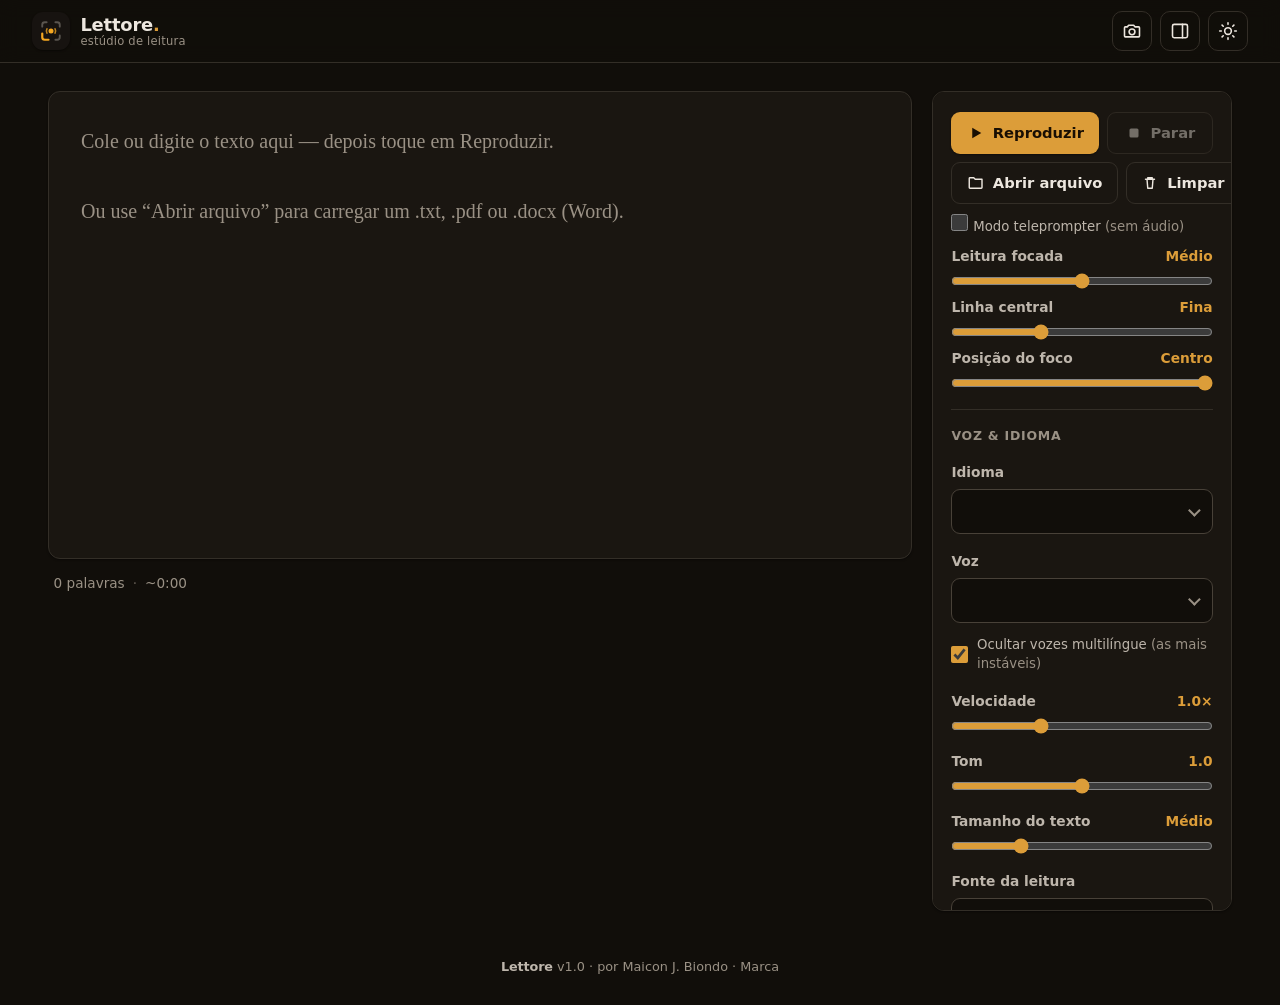
==== commit f1a98df7: "Guia de marca publicado no site (marca.html) + link no rodapé do app; offline via SW; cache sw v14" ====
--- a/index.html
+++ b/index.html
@@ -1,5 +1,5 @@
 <!doctype html><html lang="pt-BR" data-theme="light"><head><meta charset="utf-8"/><meta name="viewport" content="width=device-width,initial-scale=1,viewport-fit=cover"/><title>Lettore — leitor de textos com voz por IA</title><meta name="description" content="Leitor de textos em voz alta, em português e outros idiomas, com destaque acompanhando a leitura. Funciona offline no navegador."/><link rel="stylesheet" href="styles.css"/><link rel="icon" href="data:image/svg+xml,%3Csvg xmlns='http://www.w3.org/2000/svg' viewBox='0 0 96 96'%3E%3Crect width='96' height='96' rx='22' fill='%23171310'/%3E%3Cpath d='M18 52 v14 a10 10 0 0 0 10 10 h14' fill='none' stroke='%23F6A821' stroke-width='10' stroke-linecap='round'/%3E%3Ccircle cx='48' cy='46' r='12' fill='%23F6A821'/%3E%3C/svg%3E"/><link rel="manifest" href="manifest.webmanifest"/><meta name="theme-color" content="#171310"/><link rel="apple-touch-icon" href="icons/apple-touch-icon.png"/><meta name="apple-mobile-web-app-capable" content="yes"/><meta name="mobile-web-app-capable" content="yes"/><meta name="apple-mobile-web-app-status-bar-style" content="black-translucent"/><meta name="apple-mobile-web-app-title" content="Lettore"/></head><body><div class="app" id="app"><header class="appbar"><div class="brand"><span class="brand__mark" aria-hidden="true"><svg viewBox="0 0 96 96" width="30" height="30"><path d="M20 34 v-6 a8 8 0 0 1 8-8 h6" fill="none" stroke="#F4EDE2" stroke-width="6" stroke-linecap="round" opacity="0.3"/><path d="M62 20 h6 a8 8 0 0 1 8 8 v6" fill="none" stroke="#F4EDE2" stroke-width="6" stroke-linecap="round" opacity="0.3"/><path d="M76 62 v6 a8 8 0 0 1 -8 8 h-6" fill="none" stroke="#F4EDE2" stroke-width="6" stroke-linecap="round" opacity="0.3"/><path d="M20 56 v12 a8 8 0 0 0 8 8 h12" fill="none" stroke="#F6A821" stroke-width="7" stroke-linecap="round"/><circle cx="48" cy="48" r="8" fill="#F6A821"/><path d="M35 41 a15 15 0 0 0 0 14" fill="none" stroke="#F6A821" stroke-width="5" stroke-linecap="round" opacity="0.75"/><path d="M61 41 a15 15 0 0 1 0 14" fill="none" stroke="#F6A821" stroke-width="5" stroke-linecap="round" opacity="0.75"/></svg> </span><span class="brand__text"><strong>Lettore<span class="brand__dot">.</span></strong> <span class="brand__sub">estúdio de leitura</span></span></div><div class="appbar__actions"><button id="cameraToggle" class="icon-btn" type="button" aria-pressed="false" aria-label="Ativar câmera para gravar você lendo" title="Câmera (gravar você lendo)"><svg viewBox="0 0 24 24" width="20" height="20" fill="none" stroke="currentColor" stroke-width="1.9" stroke-linecap="round" stroke-linejoin="round"><path d="M3 8a1 1 0 0 1 1-1h2.5l1.5-2h6l1.5 2H20a1 1 0 0 1 1 1v10a1 1 0 0 1-1 1H4a1 1 0 0 1-1-1z"/><circle cx="12" cy="13" r="3.5"/></svg></button> <button id="menuToggle" class="icon-btn" type="button" aria-pressed="false" aria-label="Ocultar ou mostrar o menu" title="Ocultar/mostrar menu (modo teleprompter)"><svg viewBox="0 0 24 24" width="20" height="20" fill="none" stroke="currentColor" stroke-width="1.9" stroke-linecap="round" stroke-linejoin="round"><rect x="3" y="4" width="18" height="16" rx="2"/><line x1="15" y1="4" x2="15" y2="20"/></svg></button> <button id="themeToggle" class="icon-btn" type="button" aria-label="Alternar tema claro/escuro" title="Alternar tema"><svg class="icon-sun" viewBox="0 0 24 24" width="20" height="20" fill="none" stroke="currentColor" stroke-width="1.9" stroke-linecap="round" stroke-linejoin="round"><circle cx="12" cy="12" r="4"/><path d="M12 2v2M12 20v2M4.9 4.9l1.4 1.4M17.7 17.7l1.4 1.4M2 12h2M20 12h2M4.9 19.1l1.4-1.4M17.7 6.3l1.4-1.4"/></svg> <svg class="icon-moon" viewBox="0 0 24 24" width="20" height="20" fill="none" stroke="currentColor" stroke-width="1.9" stroke-linecap="round" stroke-linejoin="round"><path d="M21 12.8A9 9 0 1 1 11.2 3a7 7 0 0 0 9.8 9.8z"/></svg></button></div></header><div id="recBadge" class="rec-badge" hidden><span class="rec-dot" aria-hidden="true"></span>REC</div><div id="saveBar" class="save-bar" hidden><span>Vídeo pronto</span> <button id="saveVideoBtn" class="btn btn--primary" type="button"><svg viewBox="0 0 24 24" width="16" height="16" fill="none" stroke="currentColor" stroke-width="2" stroke-linecap="round" stroke-linejoin="round" aria-hidden="true"><path d="M12 3v12m0 0 4-4m-4 4-4-4"/><path d="M4 17v2a1 1 0 0 0 1 1h14a1 1 0 0 0 1-1v-2"/></svg> <span class="btn__label">Salvar</span></button> <button id="discardVideoBtn" class="btn btn--ghost" type="button">Descartar</button></div><div id="unsupported" class="banner banner--error" hidden>Seu navegador não oferece síntese de voz (Web Speech API). Tente o Chrome ou o Edge atualizados.</div><main class="workspace"><section class="reading" aria-label="Área de leitura"><div class="panel"><video id="camera" class="camera-bg" autoplay muted playsinline></video><textarea id="editor" class="editor" spellcheck="false" placeholder="Cole ou digite o texto aqui — depois toque em Reproduzir.
 
-Ou use “Abrir arquivo” para carregar um .txt, .pdf ou .docx (Word)."></textarea><div id="reader" class="reader" hidden tabindex="-1" aria-label="Texto em leitura. Toque em uma palavra para começar por ela."></div><div class="tele-guide" aria-hidden="true"></div></div><div class="statusbar"><div class="statusbar__meta"><span id="wordCount">0 palavras</span> <span class="dot" aria-hidden="true">·</span> <span id="timeEst">~0:00</span></div><div id="status" class="statusbar__status" role="status" aria-live="polite"></div></div></section><aside class="settings" aria-label="Controles e configurações"><section class="controls" aria-label="Reprodução e arquivo"><div class="controls__row"><button id="playBtn" class="btn btn--primary" type="button" aria-label="Reproduzir"><svg class="i-play" viewBox="0 0 24 24" width="18" height="18" fill="currentColor" aria-hidden="true"><path d="M7 5v14l12-7z"/></svg> <svg class="i-pause" viewBox="0 0 24 24" width="18" height="18" fill="currentColor" aria-hidden="true"><path d="M7 5h4v14H7zM13 5h4v14h-4z"/></svg> <span class="btn__label">Reproduzir</span></button> <button id="stopBtn" class="btn" type="button" disabled="disabled"><svg viewBox="0 0 24 24" width="18" height="18" fill="currentColor" aria-hidden="true"><rect x="6" y="6" width="12" height="12" rx="2"/></svg> <span class="btn__label">Parar</span></button></div><div class="controls__row"><button id="openBtn" class="btn btn--ghost" type="button"><svg viewBox="0 0 24 24" width="18" height="18" fill="none" stroke="currentColor" stroke-width="1.9" stroke-linecap="round" stroke-linejoin="round" aria-hidden="true"><path d="M4 5h5l2 2h9v11a1 1 0 0 1-1 1H4a1 1 0 0 1-1-1V6a1 1 0 0 1 1-1z"/></svg> <span class="btn__label">Abrir arquivo</span></button> <button id="clearBtn" class="btn btn--ghost" type="button"><svg viewBox="0 0 24 24" width="18" height="18" fill="none" stroke="currentColor" stroke-width="1.9" stroke-linecap="round" stroke-linejoin="round" aria-hidden="true"><path d="M6 7h12M9 7V5h6v2M8 7l1 12h6l1-12"/></svg> <span class="btn__label">Limpar</span></button></div><input id="fileInput" type="file" accept=".txt,.pdf,.docx,text/plain" hidden/> <label class="check-row" for="teleToggle"><input id="teleToggle" type="checkbox"/> <span>Modo teleprompter <em>(sem áudio)</em></span></label><div class="field tele-speed" id="teleSpeedField" hidden><label for="teleSpeed">Velocidade do texto<output id="teleSpeedVal" for="teleSpeed">1.0×</output></label> <input id="teleSpeed" type="range" min="60" max="400" step="10" value="160"/></div><div class="field" id="teleFocusField"><label for="teleFocus">Leitura focada<output id="teleFocusVal" for="teleFocus">Médio</output></label> <input id="teleFocus" type="range" min="0" max="10" step="1" value="5"/></div><div class="field" id="teleGuideField"><label for="teleGuide">Linha central<output id="teleGuideVal" for="teleGuide">Fina</output></label> <input id="teleGuide" type="range" min="0" max="3" step="1" value="1"/></div><div class="field" id="focusPosField"><label for="focusPos">Posição do foco<output id="focusPosVal" for="focusPos">Centro</output></label> <input id="focusPos" type="range" min="20" max="50" step="2" value="50"/></div></section><h2 class="settings__title">Voz &amp; idioma</h2><div class="field"><label for="language">Idioma</label><div class="select-wrap"><select id="language"></select></div></div><div class="field"><label for="voice">Voz</label><div class="select-wrap"><select id="voice"></select></div><p id="voiceHint" class="field__hint" hidden></p></div><label class="field check-row" for="hideMultilingual"><input id="hideMultilingual" type="checkbox" checked="checked"/> <span>Ocultar vozes multilíngue <em>(as mais instáveis)</em></span></label><div class="field"><label for="rate">Velocidade<output id="rateVal" for="rate">1.0×</output></label> <input id="rate" type="range" min="0.5" max="2" step="0.1" value="1"/></div><div class="field"><label for="pitch">Tom<output id="pitchVal" for="pitch">1.0</output></label> <input id="pitch" type="range" min="0" max="2" step="0.1" value="1"/></div><div class="field"><label for="fontSize">Tamanho do texto<output id="fontSizeVal" for="fontSize">Médio</output></label> <input id="fontSize" type="range" min="1" max="5" step="1" value="2"/></div><div class="field"><label for="readFont">Fonte da leitura</label><div class="select-wrap"><select id="readFont"><option value="serif">Serifa (clássica)</option><option value="serif-modern">Serifa moderna</option><option value="elegant">Elegante (Palatino)</option><option value="slab">Slab (robusta)</option><option value="sans">Sem serifa</option><option value="humanist">Humanista (mais legível)</option><option value="friendly">Arredondada</option><option value="condensed">Condensada</option><option value="mono">Monoespaçada</option></select></div></div><div class="field"><label>Cor de destaque</label><div class="swatches" id="swatches"><label class="swatch swatch--custom" title="Escolher cor personalizada"><svg viewBox="0 0 24 24" width="14" height="14" fill="none" stroke="currentColor" stroke-width="2.2" stroke-linecap="round" stroke-linejoin="round" aria-hidden="true"><path d="M12 5v14M5 12h14"/></svg> <input id="accentColor" type="color" value="#F6A821" aria-label="Cor personalizada"/></label></div></div><button id="testBtn" class="btn btn--ghost btn--block" type="button"><svg viewBox="0 0 24 24" width="18" height="18" fill="none" stroke="currentColor" stroke-width="1.9" stroke-linecap="round" stroke-linejoin="round" aria-hidden="true"><path d="M11 5 6 9H3v6h3l5 4zM15.5 9a3.5 3.5 0 0 1 0 6"/></svg> <span class="btn__label">Testar voz</span></button><p class="settings__note">As vozes disponíveis vêm do seu sistema/navegador. Faltando um idioma? Instale a voz em <em>Configurações do Windows → Hora e idioma → Fala</em>.</p></aside></main><footer class="credit"><strong>Lettore</strong> <span id="appVersion" class="credit__ver"></span> · por Maicon J. Biondo</footer><div class="floatspeed" aria-label="Velocidade do texto (teleprompter)"><svg viewBox="0 0 24 24" width="18" height="18" fill="none" stroke="currentColor" stroke-width="1.9" stroke-linecap="round" stroke-linejoin="round" aria-hidden="true"><path d="M4 17a8 8 0 1 1 16 0"/><path d="M12 17l4-5"/></svg> <input id="teleSpeedQuick" type="range" min="60" max="400" step="10" value="160" aria-label="Velocidade do texto"/><output id="teleSpeedQuickVal" for="teleSpeedQuick">1.0×</output></div><div class="floatbar" role="toolbar" aria-label="Controles (menu oculto)"><button id="fbPlay" class="icon-btn icon-btn--primary" type="button" aria-label="Reproduzir"><svg class="i-play" viewBox="0 0 24 24" width="20" height="20" fill="currentColor" aria-hidden="true"><path d="M7 5v14l12-7z"/></svg> <svg class="i-pause" viewBox="0 0 24 24" width="20" height="20" fill="currentColor" aria-hidden="true"><path d="M7 5h4v14H7zM13 5h4v14h-4z"/></svg></button> <button id="fbStop" class="icon-btn" type="button" aria-label="Parar" disabled="disabled"><svg viewBox="0 0 24 24" width="20" height="20" fill="currentColor" aria-hidden="true"><rect x="6" y="6" width="12" height="12" rx="2"/></svg></button> <button id="fbOpen" class="icon-btn" type="button" aria-label="Abrir arquivo"><svg viewBox="0 0 24 24" width="20" height="20" fill="none" stroke="currentColor" stroke-width="1.9" stroke-linecap="round" stroke-linejoin="round"><path d="M4 5h5l2 2h9v11a1 1 0 0 1-1 1H4a1 1 0 0 1-1-1V6a1 1 0 0 1 1-1z"/></svg></button> <button id="fbTele" class="icon-btn" type="button" aria-pressed="false" aria-label="Modo teleprompter"><svg viewBox="0 0 24 24" width="20" height="20" fill="none" stroke="currentColor" stroke-width="1.9" stroke-linecap="round" stroke-linejoin="round"><rect x="3" y="4" width="18" height="13" rx="2"/><line x1="7" y1="9" x2="17" y2="9"/><line x1="7" y1="12.5" x2="14" y2="12.5"/></svg></button></div></div><script>if ("serviceWorker" in navigator && location.protocol.startsWith("http")) {
+Ou use “Abrir arquivo” para carregar um .txt, .pdf ou .docx (Word)."></textarea><div id="reader" class="reader" hidden tabindex="-1" aria-label="Texto em leitura. Toque em uma palavra para começar por ela."></div><div class="tele-guide" aria-hidden="true"></div></div><div class="statusbar"><div class="statusbar__meta"><span id="wordCount">0 palavras</span> <span class="dot" aria-hidden="true">·</span> <span id="timeEst">~0:00</span></div><div id="status" class="statusbar__status" role="status" aria-live="polite"></div></div></section><aside class="settings" aria-label="Controles e configurações"><section class="controls" aria-label="Reprodução e arquivo"><div class="controls__row"><button id="playBtn" class="btn btn--primary" type="button" aria-label="Reproduzir"><svg class="i-play" viewBox="0 0 24 24" width="18" height="18" fill="currentColor" aria-hidden="true"><path d="M7 5v14l12-7z"/></svg> <svg class="i-pause" viewBox="0 0 24 24" width="18" height="18" fill="currentColor" aria-hidden="true"><path d="M7 5h4v14H7zM13 5h4v14h-4z"/></svg> <span class="btn__label">Reproduzir</span></button> <button id="stopBtn" class="btn" type="button" disabled="disabled"><svg viewBox="0 0 24 24" width="18" height="18" fill="currentColor" aria-hidden="true"><rect x="6" y="6" width="12" height="12" rx="2"/></svg> <span class="btn__label">Parar</span></button></div><div class="controls__row"><button id="openBtn" class="btn btn--ghost" type="button"><svg viewBox="0 0 24 24" width="18" height="18" fill="none" stroke="currentColor" stroke-width="1.9" stroke-linecap="round" stroke-linejoin="round" aria-hidden="true"><path d="M4 5h5l2 2h9v11a1 1 0 0 1-1 1H4a1 1 0 0 1-1-1V6a1 1 0 0 1 1-1z"/></svg> <span class="btn__label">Abrir arquivo</span></button> <button id="clearBtn" class="btn btn--ghost" type="button"><svg viewBox="0 0 24 24" width="18" height="18" fill="none" stroke="currentColor" stroke-width="1.9" stroke-linecap="round" stroke-linejoin="round" aria-hidden="true"><path d="M6 7h12M9 7V5h6v2M8 7l1 12h6l1-12"/></svg> <span class="btn__label">Limpar</span></button></div><input id="fileInput" type="file" accept=".txt,.pdf,.docx,text/plain" hidden/> <label class="check-row" for="teleToggle"><input id="teleToggle" type="checkbox"/> <span>Modo teleprompter <em>(sem áudio)</em></span></label><div class="field tele-speed" id="teleSpeedField" hidden><label for="teleSpeed">Velocidade do texto<output id="teleSpeedVal" for="teleSpeed">1.0×</output></label> <input id="teleSpeed" type="range" min="60" max="400" step="10" value="160"/></div><div class="field" id="teleFocusField"><label for="teleFocus">Leitura focada<output id="teleFocusVal" for="teleFocus">Médio</output></label> <input id="teleFocus" type="range" min="0" max="10" step="1" value="5"/></div><div class="field" id="teleGuideField"><label for="teleGuide">Linha central<output id="teleGuideVal" for="teleGuide">Fina</output></label> <input id="teleGuide" type="range" min="0" max="3" step="1" value="1"/></div><div class="field" id="focusPosField"><label for="focusPos">Posição do foco<output id="focusPosVal" for="focusPos">Centro</output></label> <input id="focusPos" type="range" min="20" max="50" step="2" value="50"/></div></section><h2 class="settings__title">Voz &amp; idioma</h2><div class="field"><label for="language">Idioma</label><div class="select-wrap"><select id="language"></select></div></div><div class="field"><label for="voice">Voz</label><div class="select-wrap"><select id="voice"></select></div><p id="voiceHint" class="field__hint" hidden></p></div><label class="field check-row" for="hideMultilingual"><input id="hideMultilingual" type="checkbox" checked="checked"/> <span>Ocultar vozes multilíngue <em>(as mais instáveis)</em></span></label><div class="field"><label for="rate">Velocidade<output id="rateVal" for="rate">1.0×</output></label> <input id="rate" type="range" min="0.5" max="2" step="0.1" value="1"/></div><div class="field"><label for="pitch">Tom<output id="pitchVal" for="pitch">1.0</output></label> <input id="pitch" type="range" min="0" max="2" step="0.1" value="1"/></div><div class="field"><label for="fontSize">Tamanho do texto<output id="fontSizeVal" for="fontSize">Médio</output></label> <input id="fontSize" type="range" min="1" max="5" step="1" value="2"/></div><div class="field"><label for="readFont">Fonte da leitura</label><div class="select-wrap"><select id="readFont"><option value="serif">Serifa (clássica)</option><option value="serif-modern">Serifa moderna</option><option value="elegant">Elegante (Palatino)</option><option value="slab">Slab (robusta)</option><option value="sans">Sem serifa</option><option value="humanist">Humanista (mais legível)</option><option value="friendly">Arredondada</option><option value="condensed">Condensada</option><option value="mono">Monoespaçada</option></select></div></div><div class="field"><label>Cor de destaque</label><div class="swatches" id="swatches"><label class="swatch swatch--custom" title="Escolher cor personalizada"><svg viewBox="0 0 24 24" width="14" height="14" fill="none" stroke="currentColor" stroke-width="2.2" stroke-linecap="round" stroke-linejoin="round" aria-hidden="true"><path d="M12 5v14M5 12h14"/></svg> <input id="accentColor" type="color" value="#F6A821" aria-label="Cor personalizada"/></label></div></div><button id="testBtn" class="btn btn--ghost btn--block" type="button"><svg viewBox="0 0 24 24" width="18" height="18" fill="none" stroke="currentColor" stroke-width="1.9" stroke-linecap="round" stroke-linejoin="round" aria-hidden="true"><path d="M11 5 6 9H3v6h3l5 4zM15.5 9a3.5 3.5 0 0 1 0 6"/></svg> <span class="btn__label">Testar voz</span></button><p class="settings__note">As vozes disponíveis vêm do seu sistema/navegador. Faltando um idioma? Instale a voz em <em>Configurações do Windows → Hora e idioma → Fala</em>.</p></aside></main><footer class="credit"><strong>Lettore</strong> <span id="appVersion" class="credit__ver"></span> · por Maicon J. Biondo · <a class="credit__link" href="marca.html">Marca</a></footer><div class="floatspeed" aria-label="Velocidade do texto (teleprompter)"><svg viewBox="0 0 24 24" width="18" height="18" fill="none" stroke="currentColor" stroke-width="1.9" stroke-linecap="round" stroke-linejoin="round" aria-hidden="true"><path d="M4 17a8 8 0 1 1 16 0"/><path d="M12 17l4-5"/></svg> <input id="teleSpeedQuick" type="range" min="60" max="400" step="10" value="160" aria-label="Velocidade do texto"/><output id="teleSpeedQuickVal" for="teleSpeedQuick">1.0×</output></div><div class="floatbar" role="toolbar" aria-label="Controles (menu oculto)"><button id="fbPlay" class="icon-btn icon-btn--primary" type="button" aria-label="Reproduzir"><svg class="i-play" viewBox="0 0 24 24" width="20" height="20" fill="currentColor" aria-hidden="true"><path d="M7 5v14l12-7z"/></svg> <svg class="i-pause" viewBox="0 0 24 24" width="20" height="20" fill="currentColor" aria-hidden="true"><path d="M7 5h4v14H7zM13 5h4v14h-4z"/></svg></button> <button id="fbStop" class="icon-btn" type="button" aria-label="Parar" disabled="disabled"><svg viewBox="0 0 24 24" width="20" height="20" fill="currentColor" aria-hidden="true"><rect x="6" y="6" width="12" height="12" rx="2"/></svg></button> <button id="fbOpen" class="icon-btn" type="button" aria-label="Abrir arquivo"><svg viewBox="0 0 24 24" width="20" height="20" fill="none" stroke="currentColor" stroke-width="1.9" stroke-linecap="round" stroke-linejoin="round"><path d="M4 5h5l2 2h9v11a1 1 0 0 1-1 1H4a1 1 0 0 1-1-1V6a1 1 0 0 1 1-1z"/></svg></button> <button id="fbTele" class="icon-btn" type="button" aria-pressed="false" aria-label="Modo teleprompter"><svg viewBox="0 0 24 24" width="20" height="20" fill="none" stroke="currentColor" stroke-width="1.9" stroke-linecap="round" stroke-linejoin="round"><rect x="3" y="4" width="18" height="13" rx="2"/><line x1="7" y1="9" x2="17" y2="9"/><line x1="7" y1="12.5" x2="14" y2="12.5"/></svg></button></div></div><script>if ("serviceWorker" in navigator && location.protocol.startsWith("http")) {
       addEventListener("load", () => navigator.serviceWorker.register("sw.js").catch(() => {}));
     }</script><script src="lib/pdf.min.js"></script><script src="lib/mammoth.browser.min.js"></script><script src="app.js"></script></body></html>
--- a/styles.css
+++ b/styles.css
@@ -1 +1 @@
-:root{color-scheme:light;--h:75;--bg:oklch(1 0 0);--surface:oklch(0.982 0.004 var(--h));--surface-2:oklch(0.962 0.006 var(--h));--border:oklch(0.905 0.008 var(--h));--border-strong:oklch(0.845 0.012 var(--h));--ink:oklch(0.235 0.014 var(--h));--ink-soft:oklch(0.415 0.016 var(--h));--muted:oklch(0.555 0.018 var(--h));--primary:oklch(0.505 0.118 var(--h));--primary-hover:oklch(0.455 0.126 var(--h));--primary-ink:oklch(0.995 0.01 var(--h));--primary-soft:oklch(0.955 0.032 var(--h));--hl-word-bg:var(--primary);--hl-word-ink:var(--primary-ink);--hl-sentence:oklch(0.955 0.036 var(--h));--focus:oklch(0.62 0.13 220);--danger:oklch(0.55 0.17 25);--shadow-sm:0 1px 2px oklch(0.2 0.02 160 / 0.06),0 1px 1px oklch(0.2 0.02 160 / 0.04);--shadow-md:0 6px 20px oklch(0.2 0.02 160 / 0.10),0 2px 6px oklch(0.2 0.02 160 / 0.06);--radius:12px;--radius-sm:9px;--radius-lg:18px;--font-ui:"Segoe UI",system-ui,-apple-system,"Helvetica Neue",Arial,sans-serif;--font-read:"Iowan Old Style","Palatino Linotype",Georgia,"Times New Roman",serif;--read-size:1.25rem;--focus-half:19%;--focus-pos:50%;--z-sticky:100;--ease:cubic-bezier(0.22, 1, 0.36, 1)}:root[data-theme=dark]{color-scheme:dark;--bg:oklch(0.165 0.01 var(--h));--surface:oklch(0.205 0.012 var(--h));--surface-2:oklch(0.245 0.014 var(--h));--border:oklch(0.305 0.014 var(--h));--border-strong:oklch(0.38 0.018 var(--h));--ink:oklch(0.93 0.012 var(--h));--ink-soft:oklch(0.78 0.016 var(--h));--muted:oklch(0.66 0.02 var(--h));--primary:oklch(0.74 0.135 var(--h));--primary-hover:oklch(0.80 0.14 var(--h));--primary-ink:oklch(0.18 0.03 var(--h));--primary-soft:oklch(0.30 0.05 var(--h));--hl-word-bg:var(--primary);--hl-word-ink:var(--primary-ink);--hl-sentence:oklch(0.285 0.045 var(--h));--focus:oklch(0.72 0.13 220);--shadow-sm:0 1px 2px oklch(0 0 0 / 0.4);--shadow-md:0 10px 30px oklch(0 0 0 / 0.45),0 3px 8px oklch(0 0 0 / 0.35)}*,::after,::before{box-sizing:border-box}*{margin:0}[hidden]{display:none!important}body,html{height:100%}body{font-family:var(--font-ui);background:var(--bg);color:var(--ink);line-height:1.5;-webkit-font-smoothing:antialiased;text-rendering:optimizeLegibility;-webkit-text-size-adjust:100%;text-size-adjust:100%}button,input,select,textarea{font:inherit;color:inherit}:focus-visible{outline:2px solid var(--focus);outline-offset:2px;border-radius:4px}.app{min-height:100%;display:flex;flex-direction:column}.appbar{position:sticky;top:0;z-index:var(--z-sticky);display:flex;align-items:center;justify-content:space-between;gap:1rem;padding:.7rem clamp(1rem,4vw,2rem);padding-top:max(.7rem,env(safe-area-inset-top));background:color-mix(in oklab,var(--bg) 86%,transparent);-webkit-backdrop-filter:saturate(1.4) blur(10px);backdrop-filter:saturate(1.4) blur(10px);border-bottom:1px solid var(--border)}.brand{display:flex;align-items:center;gap:.65rem}.brand__mark{display:grid;place-items:center;width:38px;height:38px;border-radius:11px;background:#171310;box-shadow:var(--shadow-sm)}.brand__dot{color:var(--primary)}.brand__text{display:flex;flex-direction:column;line-height:1.05}.brand__text strong{font-size:1.12rem;letter-spacing:-.01em}.brand__sub{font-size:.72rem;color:var(--muted);letter-spacing:.02em}.appbar__actions{display:flex;gap:.5rem}.workspace{flex:1;width:100%;max-width:1240px;margin-inline:auto;padding:clamp(1rem,3vw,1.75rem);display:grid;grid-template-columns:minmax(0,1fr) 300px;gap:1.25rem;align-items:start}.reading{display:flex;flex-direction:column;gap:.85rem;min-width:0}.btn{--btn-bg:var(--surface);--btn-ink:var(--ink);--btn-bd:var(--border-strong);display:inline-flex;align-items:center;gap:.5rem;padding:.55rem .9rem;background:var(--btn-bg);color:var(--btn-ink);border:1px solid var(--btn-bd);border-radius:var(--radius-sm);font-size:.92rem;font-weight:550;cursor:pointer;white-space:nowrap;transition:background 160ms var(--ease),border-color 160ms var(--ease),transform 120ms var(--ease),box-shadow 160ms var(--ease),opacity 160ms}.btn svg{flex:none}.btn:hover:not(:disabled){background:var(--surface-2);border-color:var(--muted)}.btn:active:not(:disabled){transform:translateY(1px)}.btn:disabled{opacity:.42;cursor:not-allowed}.btn--primary{--btn-bg:var(--primary);--btn-ink:var(--primary-ink);--btn-bd:transparent;box-shadow:var(--shadow-sm)}.btn--primary:hover:not(:disabled){background:var(--primary-hover);border-color:transparent}.btn--ghost{--btn-bg:transparent;--btn-bd:var(--border)}.btn--block{width:100%;justify-content:center;margin-top:.25rem}.icon-btn{display:grid;place-items:center;width:40px;height:40px;border-radius:10px;background:0 0;border:1px solid var(--border);cursor:pointer;transition:background 160ms var(--ease),border-color 160ms var(--ease)}.icon-btn:hover{background:var(--surface-2);border-color:var(--muted)}.icon-sun{display:none}:root[data-theme=dark] .icon-sun{display:block}:root[data-theme=dark] .icon-moon{display:none}.icon-btn--primary{background:var(--primary);color:var(--primary-ink);border-color:transparent}.icon-btn--primary:hover{background:var(--primary-hover);border-color:transparent}.i-pause,.is-playing .i-play{display:none}.is-playing .i-pause{display:initial}.panel{position:relative;background:var(--surface);border:1px solid var(--border);border-radius:var(--radius);box-shadow:var(--shadow-sm);height:clamp(320px,52vh,620px);display:flex}.app.menu-hidden .panel{height:calc(100dvh - 12rem)}.editor,.reader{flex:1;width:100%;position:relative;z-index:1;padding:clamp(1.1rem,3vw,2rem);font-family:var(--font-read);font-size:var(--read-size);line-height:1.75;color:var(--ink);overflow-y:auto;scroll-behavior:smooth;border-radius:var(--radius)}.editor{resize:none;border:none;background:0 0;outline:0}.editor::placeholder{color:var(--muted)}.reader{max-width:72ch;margin-inline:auto;white-space:pre-wrap;overflow-wrap:break-word;cursor:pointer}.reader .word{padding:.02em .14em;margin:0 -.02em;border-radius:5px;transition:background-color 120ms var(--ease),color 120ms var(--ease);-webkit-box-decoration-break:clone;box-decoration-break:clone}.reader .sentence.is-current{background:var(--hl-sentence);border-radius:6px}.reader .word.is-current{background:var(--hl-word-bg);color:var(--hl-word-ink);font-weight:600}.statusbar{display:flex;flex-wrap:wrap;gap:.5rem 1rem;align-items:center;justify-content:space-between;padding:0 .35rem;font-size:.85rem;color:var(--muted)}.statusbar__meta{display:flex;align-items:center;gap:.5rem;font-variant-numeric:tabular-nums}.statusbar__status{color:var(--ink-soft);min-height:1.2em}.statusbar__status.is-error{color:var(--danger);font-weight:550}.dot{opacity:.6}.settings{position:sticky;top:calc(.7rem + 54px);max-height:calc(100dvh - 5rem);overflow-y:auto;background:var(--surface);border:1px solid var(--border);border-radius:var(--radius);padding:1.25rem 1.15rem 1.35rem;box-shadow:var(--shadow-sm);display:flex;flex-direction:column;gap:1.05rem}.controls{display:flex;flex-direction:column;gap:.5rem;padding-bottom:1.1rem;border-bottom:1px solid var(--border)}.controls .btn--block{margin-top:0}.controls .check-row{margin-top:.15rem}.controls .tele-speed{margin-top:.35rem}.controls__row{display:flex;gap:.5rem}.controls__row .btn{flex:1;justify-content:center}.app.menu-hidden .workspace{grid-template-columns:1fr}.app.menu-hidden .settings{display:none}#menuToggle[aria-pressed=true]{background:var(--primary);color:var(--primary-ink);border-color:transparent}.floatbar{display:none;position:fixed;bottom:calc(1.4rem + env(safe-area-inset-bottom));left:50%;transform:translateX(-50%);gap:.4rem;padding:.4rem;background:color-mix(in oklab,var(--surface) 90%,transparent);-webkit-backdrop-filter:blur(12px) saturate(1.4);backdrop-filter:blur(12px) saturate(1.4);border:1px solid var(--border);border-radius:var(--radius-lg);box-shadow:var(--shadow-md);z-index:var(--z-sticky)}.app.menu-hidden .floatbar{display:flex}.floatbar .icon-btn{border-color:transparent}.floatbar .icon-btn.is-active{background:var(--primary-soft);color:var(--primary)}.floatbar .icon-btn:disabled{opacity:.4;cursor:not-allowed}.floatspeed{display:none;position:fixed;bottom:calc(5.3rem + env(safe-area-inset-bottom));left:50%;transform:translateX(-50%);align-items:center;gap:.65rem;padding:.5rem .95rem;background:color-mix(in oklab,var(--surface) 90%,transparent);-webkit-backdrop-filter:blur(12px) saturate(1.4);backdrop-filter:blur(12px) saturate(1.4);border:1px solid var(--border);border-radius:var(--radius-lg);box-shadow:var(--shadow-md);z-index:var(--z-sticky)}.app.menu-hidden.tele-on .floatspeed{display:flex}.floatspeed svg{color:var(--muted);flex:none}.floatspeed input[type=range]{width:min(45vw,190px);accent-color:var(--primary)}.floatspeed output{font-size:.8rem;font-weight:550;color:var(--ink-soft);font-variant-numeric:tabular-nums;min-width:4.6em;text-align:right}.app.guide-hidden .tele-guide{display:none!important}.tele-guide{display:none;position:absolute;left:8%;right:8%;top:var(--focus-pos);transform:translateY(-50%);height:var(--guide-h,2px);background:color-mix(in oklab,var(--primary) 55%,transparent);box-shadow:0 0 16px 3px color-mix(in oklab,var(--primary) 30%,transparent);border-radius:2px;pointer-events:none;z-index:3}.app.focus-on.is-reading .tele-guide{display:block}.app.focus-on.is-reading .reader{-webkit-mask-image:linear-gradient(to bottom,transparent calc(var(--focus-pos) - var(--focus-half) * 2),#000 calc(var(--focus-pos) - var(--focus-half)),#000 calc(var(--focus-pos) + var(--focus-half)),transparent calc(var(--focus-pos) + var(--focus-half) * 2));mask-image:linear-gradient(to bottom,transparent calc(var(--focus-pos) - var(--focus-half) * 2),#000 calc(var(--focus-pos) - var(--focus-half)),#000 calc(var(--focus-pos) + var(--focus-half)),transparent calc(var(--focus-pos) + var(--focus-half) * 2))}.camera-bg{display:none;position:absolute;inset:0;width:100%;height:100%;object-fit:cover;transform:scaleX(-1);border-radius:var(--radius);background:#000;z-index:0}.app.camera-on .camera-bg{display:block}.app.camera-on .panel{background:0 0;border-color:color-mix(in oklab,#fff 25%,transparent)}.app.camera-on .editor,.app.camera-on .reader{background:0 0;color:#fff;text-shadow:0 1px 6px rgba(0,0,0,.9),0 0 2px rgba(0,0,0,.95)}.app.camera-on .editor::placeholder{color:rgba(255,255,255,.75)}#cameraToggle[aria-pressed=true]{background:var(--primary);color:var(--primary-ink);border-color:transparent}.rec-badge[hidden]{display:none!important}.rec-badge{position:fixed;top:calc(.7rem + 60px);left:50%;transform:translateX(-50%);display:flex;align-items:center;gap:.4rem;padding:.3rem .75rem;background:color-mix(in oklab,var(--danger) 88%,#000);color:#fff;font-size:.74rem;font-weight:700;letter-spacing:.09em;border-radius:999px;box-shadow:var(--shadow-md);z-index:var(--z-sticky)}.rec-dot{width:8px;height:8px;border-radius:50%;background:#fff;animation:1s steps(2,start) infinite recblink}@keyframes recblink{50%{opacity:.2}}.save-bar[hidden]{display:none!important}.save-bar{position:fixed;top:calc(.7rem + 60px);left:50%;transform:translateX(-50%);display:flex;align-items:center;gap:.6rem;padding:.5rem .6rem .5rem .95rem;background:var(--surface);border:1px solid var(--border-strong);border-radius:var(--radius);box-shadow:var(--shadow-md);z-index:var(--z-sticky);font-size:.86rem;font-weight:550;max-width:calc(100vw - 2rem)}.save-bar .btn{padding:.45rem .8rem}.settings__title{font-size:.78rem;font-weight:650;letter-spacing:.06em;text-transform:uppercase;color:var(--muted)}.field{display:flex;flex-direction:column;gap:.4rem}.field label{display:flex;align-items:baseline;justify-content:space-between;gap:.5rem;font-size:.86rem;font-weight:550;color:var(--ink-soft)}.field label output{font-variant-numeric:tabular-nums;color:var(--primary);font-weight:600}.field__hint{font-size:.78rem;color:var(--muted)}.check-row{flex-direction:row;align-items:center;gap:.55rem;cursor:pointer;margin-top:-.35rem}.check-row input{width:1.05rem;height:1.05rem;accent-color:var(--primary);cursor:pointer;flex:none}.check-row span{font-size:.83rem;color:var(--ink-soft);font-weight:500}.check-row em{color:var(--muted);font-style:normal}.swatches{display:flex;flex-wrap:wrap;gap:.5rem}.swatch{width:28px;height:28px;border-radius:50%;border:2px solid var(--border);padding:0;cursor:pointer;transition:transform 140ms var(--ease),box-shadow 140ms var(--ease)}.swatch:hover{transform:scale(1.09)}.swatch.is-active{border-color:transparent;box-shadow:0 0 0 2px var(--surface),0 0 0 4px var(--primary)}.swatch--custom{position:relative;overflow:hidden;display:grid;place-items:center;background:conic-gradient(from 90deg,oklch(.7 .16 25),oklch(.75 .16 90),oklch(.72 .16 160),oklch(.68 .16 245),oklch(.62 .16 300),oklch(.7 .16 25))}.swatch--custom svg{color:#fff;filter:drop-shadow(0 1px 1px rgba(0,0,0,.4));pointer-events:none}.swatch--custom input{position:absolute;inset:0;width:100%;height:100%;opacity:0;cursor:pointer;border:none;padding:0}.select-wrap{position:relative}.select-wrap::after{content:"";position:absolute;right:.85rem;top:50%;width:.55rem;height:.55rem;border-right:2px solid var(--muted);border-bottom:2px solid var(--muted);transform:translateY(-70%) rotate(45deg);pointer-events:none}select{width:100%;appearance:none;padding:.6rem 2rem .6rem .8rem;background:var(--bg);border:1px solid var(--border-strong);border-radius:var(--radius-sm);cursor:pointer;transition:border-color 160ms var(--ease)}select:hover{border-color:var(--muted)}input[type=range]{width:100%;accent-color:var(--primary);cursor:pointer}.settings__note{font-size:.76rem;line-height:1.5;color:var(--muted);padding-top:.5rem;border-top:1px solid var(--border)}.settings__note em{color:var(--ink-soft);font-style:normal;font-weight:550}.banner{margin:0 clamp(1rem,3vw,1.75rem);padding:.8rem 1rem;border-radius:var(--radius-sm);font-size:.9rem}.banner--error{background:color-mix(in oklab,var(--danger) 14%,var(--bg));border:1px solid color-mix(in oklab,var(--danger) 40%,var(--bg));color:color-mix(in oklab,var(--danger) 72%,var(--ink))}.credit{text-align:center;padding:1.1rem 1rem 1.8rem;font-size:.8rem;color:var(--muted)}.credit strong{color:var(--ink-soft);font-weight:650;letter-spacing:-.01em}.credit__ver{color:var(--muted);font-weight:400}@media (max-width:860px){.workspace{grid-template-columns:1fr}.settings{position:static;order:-1;max-height:none;overflow:visible}}@media (max-width:420px){.brand__sub{display:none}}@media (prefers-reduced-motion:reduce){*,::after,::before{animation-duration:0s!important;transition-duration:0s!important;scroll-behavior:auto!important}}+:root{color-scheme:light;--h:75;--bg:oklch(1 0 0);--surface:oklch(0.982 0.004 var(--h));--surface-2:oklch(0.962 0.006 var(--h));--border:oklch(0.905 0.008 var(--h));--border-strong:oklch(0.845 0.012 var(--h));--ink:oklch(0.235 0.014 var(--h));--ink-soft:oklch(0.415 0.016 var(--h));--muted:oklch(0.555 0.018 var(--h));--primary:oklch(0.505 0.118 var(--h));--primary-hover:oklch(0.455 0.126 var(--h));--primary-ink:oklch(0.995 0.01 var(--h));--primary-soft:oklch(0.955 0.032 var(--h));--hl-word-bg:var(--primary);--hl-word-ink:var(--primary-ink);--hl-sentence:oklch(0.955 0.036 var(--h));--focus:oklch(0.62 0.13 220);--danger:oklch(0.55 0.17 25);--shadow-sm:0 1px 2px oklch(0.2 0.02 160 / 0.06),0 1px 1px oklch(0.2 0.02 160 / 0.04);--shadow-md:0 6px 20px oklch(0.2 0.02 160 / 0.10),0 2px 6px oklch(0.2 0.02 160 / 0.06);--radius:12px;--radius-sm:9px;--radius-lg:18px;--font-ui:"Segoe UI",system-ui,-apple-system,"Helvetica Neue",Arial,sans-serif;--font-read:"Iowan Old Style","Palatino Linotype",Georgia,"Times New Roman",serif;--read-size:1.25rem;--focus-half:19%;--focus-pos:50%;--z-sticky:100;--ease:cubic-bezier(0.22, 1, 0.36, 1)}:root[data-theme=dark]{color-scheme:dark;--bg:oklch(0.165 0.01 var(--h));--surface:oklch(0.205 0.012 var(--h));--surface-2:oklch(0.245 0.014 var(--h));--border:oklch(0.305 0.014 var(--h));--border-strong:oklch(0.38 0.018 var(--h));--ink:oklch(0.93 0.012 var(--h));--ink-soft:oklch(0.78 0.016 var(--h));--muted:oklch(0.66 0.02 var(--h));--primary:oklch(0.74 0.135 var(--h));--primary-hover:oklch(0.80 0.14 var(--h));--primary-ink:oklch(0.18 0.03 var(--h));--primary-soft:oklch(0.30 0.05 var(--h));--hl-word-bg:var(--primary);--hl-word-ink:var(--primary-ink);--hl-sentence:oklch(0.285 0.045 var(--h));--focus:oklch(0.72 0.13 220);--shadow-sm:0 1px 2px oklch(0 0 0 / 0.4);--shadow-md:0 10px 30px oklch(0 0 0 / 0.45),0 3px 8px oklch(0 0 0 / 0.35)}*,::after,::before{box-sizing:border-box}*{margin:0}[hidden]{display:none!important}body,html{height:100%}body{font-family:var(--font-ui);background:var(--bg);color:var(--ink);line-height:1.5;-webkit-font-smoothing:antialiased;text-rendering:optimizeLegibility;-webkit-text-size-adjust:100%;text-size-adjust:100%}button,input,select,textarea{font:inherit;color:inherit}:focus-visible{outline:2px solid var(--focus);outline-offset:2px;border-radius:4px}.app{min-height:100%;display:flex;flex-direction:column}.appbar{position:sticky;top:0;z-index:var(--z-sticky);display:flex;align-items:center;justify-content:space-between;gap:1rem;padding:.7rem clamp(1rem,4vw,2rem);padding-top:max(.7rem,env(safe-area-inset-top));background:color-mix(in oklab,var(--bg) 86%,transparent);-webkit-backdrop-filter:saturate(1.4) blur(10px);backdrop-filter:saturate(1.4) blur(10px);border-bottom:1px solid var(--border)}.brand{display:flex;align-items:center;gap:.65rem}.brand__mark{display:grid;place-items:center;width:38px;height:38px;border-radius:11px;background:#171310;box-shadow:var(--shadow-sm)}.brand__dot{color:var(--primary)}.brand__text{display:flex;flex-direction:column;line-height:1.05}.brand__text strong{font-size:1.12rem;letter-spacing:-.01em}.brand__sub{font-size:.72rem;color:var(--muted);letter-spacing:.02em}.appbar__actions{display:flex;gap:.5rem}.workspace{flex:1;width:100%;max-width:1240px;margin-inline:auto;padding:clamp(1rem,3vw,1.75rem);display:grid;grid-template-columns:minmax(0,1fr) 300px;gap:1.25rem;align-items:start}.reading{display:flex;flex-direction:column;gap:.85rem;min-width:0}.btn{--btn-bg:var(--surface);--btn-ink:var(--ink);--btn-bd:var(--border-strong);display:inline-flex;align-items:center;gap:.5rem;padding:.55rem .9rem;background:var(--btn-bg);color:var(--btn-ink);border:1px solid var(--btn-bd);border-radius:var(--radius-sm);font-size:.92rem;font-weight:550;cursor:pointer;white-space:nowrap;transition:background 160ms var(--ease),border-color 160ms var(--ease),transform 120ms var(--ease),box-shadow 160ms var(--ease),opacity 160ms}.btn svg{flex:none}.btn:hover:not(:disabled){background:var(--surface-2);border-color:var(--muted)}.btn:active:not(:disabled){transform:translateY(1px)}.btn:disabled{opacity:.42;cursor:not-allowed}.btn--primary{--btn-bg:var(--primary);--btn-ink:var(--primary-ink);--btn-bd:transparent;box-shadow:var(--shadow-sm)}.btn--primary:hover:not(:disabled){background:var(--primary-hover);border-color:transparent}.btn--ghost{--btn-bg:transparent;--btn-bd:var(--border)}.btn--block{width:100%;justify-content:center;margin-top:.25rem}.icon-btn{display:grid;place-items:center;width:40px;height:40px;border-radius:10px;background:0 0;border:1px solid var(--border);cursor:pointer;transition:background 160ms var(--ease),border-color 160ms var(--ease)}.icon-btn:hover{background:var(--surface-2);border-color:var(--muted)}.icon-sun{display:none}:root[data-theme=dark] .icon-sun{display:block}:root[data-theme=dark] .icon-moon{display:none}.icon-btn--primary{background:var(--primary);color:var(--primary-ink);border-color:transparent}.icon-btn--primary:hover{background:var(--primary-hover);border-color:transparent}.i-pause,.is-playing .i-play{display:none}.is-playing .i-pause{display:initial}.panel{position:relative;background:var(--surface);border:1px solid var(--border);border-radius:var(--radius);box-shadow:var(--shadow-sm);height:clamp(320px,52vh,620px);display:flex}.app.menu-hidden .panel{height:calc(100dvh - 12rem)}.editor,.reader{flex:1;width:100%;position:relative;z-index:1;padding:clamp(1.1rem,3vw,2rem);font-family:var(--font-read);font-size:var(--read-size);line-height:1.75;color:var(--ink);overflow-y:auto;scroll-behavior:smooth;border-radius:var(--radius)}.editor{resize:none;border:none;background:0 0;outline:0}.editor::placeholder{color:var(--muted)}.reader{max-width:72ch;margin-inline:auto;white-space:pre-wrap;overflow-wrap:break-word;cursor:pointer}.reader .word{padding:.02em .14em;margin:0 -.02em;border-radius:5px;transition:background-color 120ms var(--ease),color 120ms var(--ease);-webkit-box-decoration-break:clone;box-decoration-break:clone}.reader .sentence.is-current{background:var(--hl-sentence);border-radius:6px}.reader .word.is-current{background:var(--hl-word-bg);color:var(--hl-word-ink);font-weight:600}.statusbar{display:flex;flex-wrap:wrap;gap:.5rem 1rem;align-items:center;justify-content:space-between;padding:0 .35rem;font-size:.85rem;color:var(--muted)}.statusbar__meta{display:flex;align-items:center;gap:.5rem;font-variant-numeric:tabular-nums}.statusbar__status{color:var(--ink-soft);min-height:1.2em}.statusbar__status.is-error{color:var(--danger);font-weight:550}.dot{opacity:.6}.settings{position:sticky;top:calc(.7rem + 54px);max-height:calc(100dvh - 5rem);overflow-y:auto;background:var(--surface);border:1px solid var(--border);border-radius:var(--radius);padding:1.25rem 1.15rem 1.35rem;box-shadow:var(--shadow-sm);display:flex;flex-direction:column;gap:1.05rem}.controls{display:flex;flex-direction:column;gap:.5rem;padding-bottom:1.1rem;border-bottom:1px solid var(--border)}.controls .btn--block{margin-top:0}.controls .check-row{margin-top:.15rem}.controls .tele-speed{margin-top:.35rem}.controls__row{display:flex;gap:.5rem}.controls__row .btn{flex:1;justify-content:center}.app.menu-hidden .workspace{grid-template-columns:1fr}.app.menu-hidden .settings{display:none}#menuToggle[aria-pressed=true]{background:var(--primary);color:var(--primary-ink);border-color:transparent}.floatbar{display:none;position:fixed;bottom:calc(1.4rem + env(safe-area-inset-bottom));left:50%;transform:translateX(-50%);gap:.4rem;padding:.4rem;background:color-mix(in oklab,var(--surface) 90%,transparent);-webkit-backdrop-filter:blur(12px) saturate(1.4);backdrop-filter:blur(12px) saturate(1.4);border:1px solid var(--border);border-radius:var(--radius-lg);box-shadow:var(--shadow-md);z-index:var(--z-sticky)}.app.menu-hidden .floatbar{display:flex}.floatbar .icon-btn{border-color:transparent}.floatbar .icon-btn.is-active{background:var(--primary-soft);color:var(--primary)}.floatbar .icon-btn:disabled{opacity:.4;cursor:not-allowed}.floatspeed{display:none;position:fixed;bottom:calc(5.3rem + env(safe-area-inset-bottom));left:50%;transform:translateX(-50%);align-items:center;gap:.65rem;padding:.5rem .95rem;background:color-mix(in oklab,var(--surface) 90%,transparent);-webkit-backdrop-filter:blur(12px) saturate(1.4);backdrop-filter:blur(12px) saturate(1.4);border:1px solid var(--border);border-radius:var(--radius-lg);box-shadow:var(--shadow-md);z-index:var(--z-sticky)}.app.menu-hidden.tele-on .floatspeed{display:flex}.floatspeed svg{color:var(--muted);flex:none}.floatspeed input[type=range]{width:min(45vw,190px);accent-color:var(--primary)}.floatspeed output{font-size:.8rem;font-weight:550;color:var(--ink-soft);font-variant-numeric:tabular-nums;min-width:4.6em;text-align:right}.app.guide-hidden .tele-guide{display:none!important}.tele-guide{display:none;position:absolute;left:8%;right:8%;top:var(--focus-pos);transform:translateY(-50%);height:var(--guide-h,2px);background:color-mix(in oklab,var(--primary) 55%,transparent);box-shadow:0 0 16px 3px color-mix(in oklab,var(--primary) 30%,transparent);border-radius:2px;pointer-events:none;z-index:3}.app.focus-on.is-reading .tele-guide{display:block}.app.focus-on.is-reading .reader{-webkit-mask-image:linear-gradient(to bottom,transparent calc(var(--focus-pos) - var(--focus-half) * 2),#000 calc(var(--focus-pos) - var(--focus-half)),#000 calc(var(--focus-pos) + var(--focus-half)),transparent calc(var(--focus-pos) + var(--focus-half) * 2));mask-image:linear-gradient(to bottom,transparent calc(var(--focus-pos) - var(--focus-half) * 2),#000 calc(var(--focus-pos) - var(--focus-half)),#000 calc(var(--focus-pos) + var(--focus-half)),transparent calc(var(--focus-pos) + var(--focus-half) * 2))}.camera-bg{display:none;position:absolute;inset:0;width:100%;height:100%;object-fit:cover;transform:scaleX(-1);border-radius:var(--radius);background:#000;z-index:0}.app.camera-on .camera-bg{display:block}.app.camera-on .panel{background:0 0;border-color:color-mix(in oklab,#fff 25%,transparent)}.app.camera-on .editor,.app.camera-on .reader{background:0 0;color:#fff;text-shadow:0 1px 6px rgba(0,0,0,.9),0 0 2px rgba(0,0,0,.95)}.app.camera-on .editor::placeholder{color:rgba(255,255,255,.75)}#cameraToggle[aria-pressed=true]{background:var(--primary);color:var(--primary-ink);border-color:transparent}.rec-badge[hidden]{display:none!important}.rec-badge{position:fixed;top:calc(.7rem + 60px);left:50%;transform:translateX(-50%);display:flex;align-items:center;gap:.4rem;padding:.3rem .75rem;background:color-mix(in oklab,var(--danger) 88%,#000);color:#fff;font-size:.74rem;font-weight:700;letter-spacing:.09em;border-radius:999px;box-shadow:var(--shadow-md);z-index:var(--z-sticky)}.rec-dot{width:8px;height:8px;border-radius:50%;background:#fff;animation:1s steps(2,start) infinite recblink}@keyframes recblink{50%{opacity:.2}}.save-bar[hidden]{display:none!important}.save-bar{position:fixed;top:calc(.7rem + 60px);left:50%;transform:translateX(-50%);display:flex;align-items:center;gap:.6rem;padding:.5rem .6rem .5rem .95rem;background:var(--surface);border:1px solid var(--border-strong);border-radius:var(--radius);box-shadow:var(--shadow-md);z-index:var(--z-sticky);font-size:.86rem;font-weight:550;max-width:calc(100vw - 2rem)}.save-bar .btn{padding:.45rem .8rem}.settings__title{font-size:.78rem;font-weight:650;letter-spacing:.06em;text-transform:uppercase;color:var(--muted)}.field{display:flex;flex-direction:column;gap:.4rem}.field label{display:flex;align-items:baseline;justify-content:space-between;gap:.5rem;font-size:.86rem;font-weight:550;color:var(--ink-soft)}.field label output{font-variant-numeric:tabular-nums;color:var(--primary);font-weight:600}.field__hint{font-size:.78rem;color:var(--muted)}.check-row{flex-direction:row;align-items:center;gap:.55rem;cursor:pointer;margin-top:-.35rem}.check-row input{width:1.05rem;height:1.05rem;accent-color:var(--primary);cursor:pointer;flex:none}.check-row span{font-size:.83rem;color:var(--ink-soft);font-weight:500}.check-row em{color:var(--muted);font-style:normal}.swatches{display:flex;flex-wrap:wrap;gap:.5rem}.swatch{width:28px;height:28px;border-radius:50%;border:2px solid var(--border);padding:0;cursor:pointer;transition:transform 140ms var(--ease),box-shadow 140ms var(--ease)}.swatch:hover{transform:scale(1.09)}.swatch.is-active{border-color:transparent;box-shadow:0 0 0 2px var(--surface),0 0 0 4px var(--primary)}.swatch--custom{position:relative;overflow:hidden;display:grid;place-items:center;background:conic-gradient(from 90deg,oklch(.7 .16 25),oklch(.75 .16 90),oklch(.72 .16 160),oklch(.68 .16 245),oklch(.62 .16 300),oklch(.7 .16 25))}.swatch--custom svg{color:#fff;filter:drop-shadow(0 1px 1px rgba(0,0,0,.4));pointer-events:none}.swatch--custom input{position:absolute;inset:0;width:100%;height:100%;opacity:0;cursor:pointer;border:none;padding:0}.select-wrap{position:relative}.select-wrap::after{content:"";position:absolute;right:.85rem;top:50%;width:.55rem;height:.55rem;border-right:2px solid var(--muted);border-bottom:2px solid var(--muted);transform:translateY(-70%) rotate(45deg);pointer-events:none}select{width:100%;appearance:none;padding:.6rem 2rem .6rem .8rem;background:var(--bg);border:1px solid var(--border-strong);border-radius:var(--radius-sm);cursor:pointer;transition:border-color 160ms var(--ease)}select:hover{border-color:var(--muted)}input[type=range]{width:100%;accent-color:var(--primary);cursor:pointer}.settings__note{font-size:.76rem;line-height:1.5;color:var(--muted);padding-top:.5rem;border-top:1px solid var(--border)}.settings__note em{color:var(--ink-soft);font-style:normal;font-weight:550}.banner{margin:0 clamp(1rem,3vw,1.75rem);padding:.8rem 1rem;border-radius:var(--radius-sm);font-size:.9rem}.banner--error{background:color-mix(in oklab,var(--danger) 14%,var(--bg));border:1px solid color-mix(in oklab,var(--danger) 40%,var(--bg));color:color-mix(in oklab,var(--danger) 72%,var(--ink))}.credit{text-align:center;padding:1.1rem 1rem 1.8rem;font-size:.8rem;color:var(--muted)}.credit strong{color:var(--ink-soft);font-weight:650;letter-spacing:-.01em}.credit__ver{color:var(--muted);font-weight:400}.credit__link{color:var(--muted);text-decoration:none}.credit__link:hover{color:var(--primary)}@media (max-width:860px){.workspace{grid-template-columns:1fr}.settings{position:static;order:-1;max-height:none;overflow:visible}}@media (max-width:420px){.brand__sub{display:none}}@media (prefers-reduced-motion:reduce){*,::after,::before{animation-duration:0s!important;transition-duration:0s!important;scroll-behavior:auto!important}}
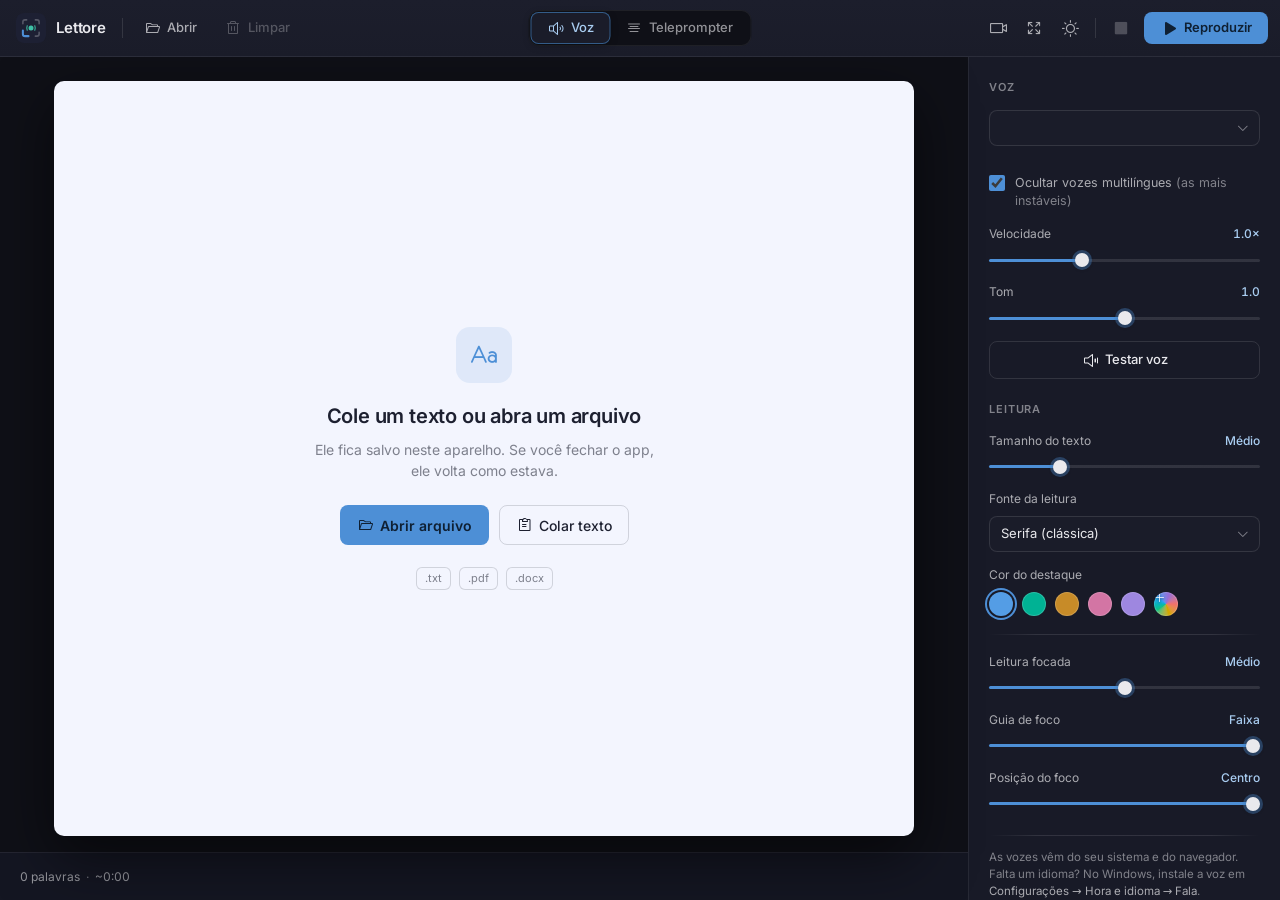
==== commit d410abfd: "feat: v2.0 - visual Nocturne, faixa de foco e 11 correcoes - Interface no design system Nocturne (me" ====
--- a/index.html
+++ b/index.html
@@ -1,5 +1,3 @@
-<!doctype html><html lang="pt-BR" data-theme="light"><head><meta charset="utf-8"/><meta name="viewport" content="width=device-width,initial-scale=1,viewport-fit=cover"/><title>Lettore — leitor de textos com voz por IA</title><meta name="description" content="Leitor de textos em voz alta, em português e outros idiomas, com destaque acompanhando a leitura. Funciona offline no navegador."/><link rel="stylesheet" href="styles.css"/><link rel="icon" href="data:image/svg+xml,%3Csvg xmlns='http://www.w3.org/2000/svg' viewBox='0 0 96 96'%3E%3Crect width='96' height='96' rx='22' fill='%23171310'/%3E%3Cpath d='M18 52 v14 a10 10 0 0 0 10 10 h14' fill='none' stroke='%23F6A821' stroke-width='10' stroke-linecap='round'/%3E%3Ccircle cx='48' cy='46' r='12' fill='%23F6A821'/%3E%3C/svg%3E"/><link rel="manifest" href="manifest.webmanifest"/><meta name="theme-color" content="#171310"/><link rel="apple-touch-icon" href="icons/apple-touch-icon.png"/><meta name="apple-mobile-web-app-capable" content="yes"/><meta name="mobile-web-app-capable" content="yes"/><meta name="apple-mobile-web-app-status-bar-style" content="black-translucent"/><meta name="apple-mobile-web-app-title" content="Lettore"/></head><body><div class="app" id="app"><header class="appbar"><div class="brand"><span class="brand__mark" aria-hidden="true"><svg viewBox="0 0 96 96" width="30" height="30"><path d="M20 34 v-6 a8 8 0 0 1 8-8 h6" fill="none" stroke="#F4EDE2" stroke-width="6" stroke-linecap="round" opacity="0.3"/><path d="M62 20 h6 a8 8 0 0 1 8 8 v6" fill="none" stroke="#F4EDE2" stroke-width="6" stroke-linecap="round" opacity="0.3"/><path d="M76 62 v6 a8 8 0 0 1 -8 8 h-6" fill="none" stroke="#F4EDE2" stroke-width="6" stroke-linecap="round" opacity="0.3"/><path d="M20 56 v12 a8 8 0 0 0 8 8 h12" fill="none" stroke="#F6A821" stroke-width="7" stroke-linecap="round"/><circle cx="48" cy="48" r="8" fill="#F6A821"/><path d="M35 41 a15 15 0 0 0 0 14" fill="none" stroke="#F6A821" stroke-width="5" stroke-linecap="round" opacity="0.75"/><path d="M61 41 a15 15 0 0 1 0 14" fill="none" stroke="#F6A821" stroke-width="5" stroke-linecap="round" opacity="0.75"/></svg> </span><span class="brand__text"><strong>Lettore<span class="brand__dot">.</span></strong> <span class="brand__sub">estúdio de leitura</span></span></div><div class="appbar__actions"><button id="cameraToggle" class="icon-btn" type="button" aria-pressed="false" aria-label="Ativar câmera para gravar você lendo" title="Câmera (gravar você lendo)"><svg viewBox="0 0 24 24" width="20" height="20" fill="none" stroke="currentColor" stroke-width="1.9" stroke-linecap="round" stroke-linejoin="round"><path d="M3 8a1 1 0 0 1 1-1h2.5l1.5-2h6l1.5 2H20a1 1 0 0 1 1 1v10a1 1 0 0 1-1 1H4a1 1 0 0 1-1-1z"/><circle cx="12" cy="13" r="3.5"/></svg></button> <button id="menuToggle" class="icon-btn" type="button" aria-pressed="false" aria-label="Ocultar ou mostrar o menu" title="Ocultar/mostrar menu (modo teleprompter)"><svg viewBox="0 0 24 24" width="20" height="20" fill="none" stroke="currentColor" stroke-width="1.9" stroke-linecap="round" stroke-linejoin="round"><rect x="3" y="4" width="18" height="16" rx="2"/><line x1="15" y1="4" x2="15" y2="20"/></svg></button> <button id="themeToggle" class="icon-btn" type="button" aria-label="Alternar tema claro/escuro" title="Alternar tema"><svg class="icon-sun" viewBox="0 0 24 24" width="20" height="20" fill="none" stroke="currentColor" stroke-width="1.9" stroke-linecap="round" stroke-linejoin="round"><circle cx="12" cy="12" r="4"/><path d="M12 2v2M12 20v2M4.9 4.9l1.4 1.4M17.7 17.7l1.4 1.4M2 12h2M20 12h2M4.9 19.1l1.4-1.4M17.7 6.3l1.4-1.4"/></svg> <svg class="icon-moon" viewBox="0 0 24 24" width="20" height="20" fill="none" stroke="currentColor" stroke-width="1.9" stroke-linecap="round" stroke-linejoin="round"><path d="M21 12.8A9 9 0 1 1 11.2 3a7 7 0 0 0 9.8 9.8z"/></svg></button></div></header><div id="recBadge" class="rec-badge" hidden><span class="rec-dot" aria-hidden="true"></span>REC</div><div id="saveBar" class="save-bar" hidden><span>Vídeo pronto</span> <button id="saveVideoBtn" class="btn btn--primary" type="button"><svg viewBox="0 0 24 24" width="16" height="16" fill="none" stroke="currentColor" stroke-width="2" stroke-linecap="round" stroke-linejoin="round" aria-hidden="true"><path d="M12 3v12m0 0 4-4m-4 4-4-4"/><path d="M4 17v2a1 1 0 0 0 1 1h14a1 1 0 0 0 1-1v-2"/></svg> <span class="btn__label">Salvar</span></button> <button id="discardVideoBtn" class="btn btn--ghost" type="button">Descartar</button></div><div id="unsupported" class="banner banner--error" hidden>Seu navegador não oferece síntese de voz (Web Speech API). Tente o Chrome ou o Edge atualizados.</div><main class="workspace"><section class="reading" aria-label="Área de leitura"><div class="panel"><video id="camera" class="camera-bg" autoplay muted playsinline></video><textarea id="editor" class="editor" spellcheck="false" placeholder="Cole ou digite o texto aqui — depois toque em Reproduzir.
-
-Ou use “Abrir arquivo” para carregar um .txt, .pdf ou .docx (Word)."></textarea><div id="reader" class="reader" hidden tabindex="-1" aria-label="Texto em leitura. Toque em uma palavra para começar por ela."></div><div class="tele-guide" aria-hidden="true"></div></div><div class="statusbar"><div class="statusbar__meta"><span id="wordCount">0 palavras</span> <span class="dot" aria-hidden="true">·</span> <span id="timeEst">~0:00</span></div><div id="status" class="statusbar__status" role="status" aria-live="polite"></div></div></section><aside class="settings" aria-label="Controles e configurações"><section class="controls" aria-label="Reprodução e arquivo"><div class="controls__row"><button id="playBtn" class="btn btn--primary" type="button" aria-label="Reproduzir"><svg class="i-play" viewBox="0 0 24 24" width="18" height="18" fill="currentColor" aria-hidden="true"><path d="M7 5v14l12-7z"/></svg> <svg class="i-pause" viewBox="0 0 24 24" width="18" height="18" fill="currentColor" aria-hidden="true"><path d="M7 5h4v14H7zM13 5h4v14h-4z"/></svg> <span class="btn__label">Reproduzir</span></button> <button id="stopBtn" class="btn" type="button" disabled="disabled"><svg viewBox="0 0 24 24" width="18" height="18" fill="currentColor" aria-hidden="true"><rect x="6" y="6" width="12" height="12" rx="2"/></svg> <span class="btn__label">Parar</span></button></div><div class="controls__row"><button id="openBtn" class="btn btn--ghost" type="button"><svg viewBox="0 0 24 24" width="18" height="18" fill="none" stroke="currentColor" stroke-width="1.9" stroke-linecap="round" stroke-linejoin="round" aria-hidden="true"><path d="M4 5h5l2 2h9v11a1 1 0 0 1-1 1H4a1 1 0 0 1-1-1V6a1 1 0 0 1 1-1z"/></svg> <span class="btn__label">Abrir arquivo</span></button> <button id="clearBtn" class="btn btn--ghost" type="button"><svg viewBox="0 0 24 24" width="18" height="18" fill="none" stroke="currentColor" stroke-width="1.9" stroke-linecap="round" stroke-linejoin="round" aria-hidden="true"><path d="M6 7h12M9 7V5h6v2M8 7l1 12h6l1-12"/></svg> <span class="btn__label">Limpar</span></button></div><input id="fileInput" type="file" accept=".txt,.pdf,.docx,text/plain" hidden/> <label class="check-row" for="teleToggle"><input id="teleToggle" type="checkbox"/> <span>Modo teleprompter <em>(sem áudio)</em></span></label><div class="field tele-speed" id="teleSpeedField" hidden><label for="teleSpeed">Velocidade do texto<output id="teleSpeedVal" for="teleSpeed">1.0×</output></label> <input id="teleSpeed" type="range" min="60" max="400" step="10" value="160"/></div><div class="field" id="teleFocusField"><label for="teleFocus">Leitura focada<output id="teleFocusVal" for="teleFocus">Médio</output></label> <input id="teleFocus" type="range" min="0" max="10" step="1" value="5"/></div><div class="field" id="teleGuideField"><label for="teleGuide">Linha central<output id="teleGuideVal" for="teleGuide">Fina</output></label> <input id="teleGuide" type="range" min="0" max="3" step="1" value="1"/></div><div class="field" id="focusPosField"><label for="focusPos">Posição do foco<output id="focusPosVal" for="focusPos">Centro</output></label> <input id="focusPos" type="range" min="20" max="50" step="2" value="50"/></div></section><h2 class="settings__title">Voz &amp; idioma</h2><div class="field"><label for="language">Idioma</label><div class="select-wrap"><select id="language"></select></div></div><div class="field"><label for="voice">Voz</label><div class="select-wrap"><select id="voice"></select></div><p id="voiceHint" class="field__hint" hidden></p></div><label class="field check-row" for="hideMultilingual"><input id="hideMultilingual" type="checkbox" checked="checked"/> <span>Ocultar vozes multilíngue <em>(as mais instáveis)</em></span></label><div class="field"><label for="rate">Velocidade<output id="rateVal" for="rate">1.0×</output></label> <input id="rate" type="range" min="0.5" max="2" step="0.1" value="1"/></div><div class="field"><label for="pitch">Tom<output id="pitchVal" for="pitch">1.0</output></label> <input id="pitch" type="range" min="0" max="2" step="0.1" value="1"/></div><div class="field"><label for="fontSize">Tamanho do texto<output id="fontSizeVal" for="fontSize">Médio</output></label> <input id="fontSize" type="range" min="1" max="5" step="1" value="2"/></div><div class="field"><label for="readFont">Fonte da leitura</label><div class="select-wrap"><select id="readFont"><option value="serif">Serifa (clássica)</option><option value="serif-modern">Serifa moderna</option><option value="elegant">Elegante (Palatino)</option><option value="slab">Slab (robusta)</option><option value="sans">Sem serifa</option><option value="humanist">Humanista (mais legível)</option><option value="friendly">Arredondada</option><option value="condensed">Condensada</option><option value="mono">Monoespaçada</option></select></div></div><div class="field"><label>Cor de destaque</label><div class="swatches" id="swatches"><label class="swatch swatch--custom" title="Escolher cor personalizada"><svg viewBox="0 0 24 24" width="14" height="14" fill="none" stroke="currentColor" stroke-width="2.2" stroke-linecap="round" stroke-linejoin="round" aria-hidden="true"><path d="M12 5v14M5 12h14"/></svg> <input id="accentColor" type="color" value="#F6A821" aria-label="Cor personalizada"/></label></div></div><button id="testBtn" class="btn btn--ghost btn--block" type="button"><svg viewBox="0 0 24 24" width="18" height="18" fill="none" stroke="currentColor" stroke-width="1.9" stroke-linecap="round" stroke-linejoin="round" aria-hidden="true"><path d="M11 5 6 9H3v6h3l5 4zM15.5 9a3.5 3.5 0 0 1 0 6"/></svg> <span class="btn__label">Testar voz</span></button><p class="settings__note">As vozes disponíveis vêm do seu sistema/navegador. Faltando um idioma? Instale a voz em <em>Configurações do Windows → Hora e idioma → Fala</em>.</p></aside></main><footer class="credit"><strong>Lettore</strong> <span id="appVersion" class="credit__ver"></span> · por Maicon J. Biondo · <a class="credit__link" href="marca.html">Marca</a></footer><div class="floatspeed" aria-label="Velocidade do texto (teleprompter)"><svg viewBox="0 0 24 24" width="18" height="18" fill="none" stroke="currentColor" stroke-width="1.9" stroke-linecap="round" stroke-linejoin="round" aria-hidden="true"><path d="M4 17a8 8 0 1 1 16 0"/><path d="M12 17l4-5"/></svg> <input id="teleSpeedQuick" type="range" min="60" max="400" step="10" value="160" aria-label="Velocidade do texto"/><output id="teleSpeedQuickVal" for="teleSpeedQuick">1.0×</output></div><div class="floatbar" role="toolbar" aria-label="Controles (menu oculto)"><button id="fbPlay" class="icon-btn icon-btn--primary" type="button" aria-label="Reproduzir"><svg class="i-play" viewBox="0 0 24 24" width="20" height="20" fill="currentColor" aria-hidden="true"><path d="M7 5v14l12-7z"/></svg> <svg class="i-pause" viewBox="0 0 24 24" width="20" height="20" fill="currentColor" aria-hidden="true"><path d="M7 5h4v14H7zM13 5h4v14h-4z"/></svg></button> <button id="fbStop" class="icon-btn" type="button" aria-label="Parar" disabled="disabled"><svg viewBox="0 0 24 24" width="20" height="20" fill="currentColor" aria-hidden="true"><rect x="6" y="6" width="12" height="12" rx="2"/></svg></button> <button id="fbOpen" class="icon-btn" type="button" aria-label="Abrir arquivo"><svg viewBox="0 0 24 24" width="20" height="20" fill="none" stroke="currentColor" stroke-width="1.9" stroke-linecap="round" stroke-linejoin="round"><path d="M4 5h5l2 2h9v11a1 1 0 0 1-1 1H4a1 1 0 0 1-1-1V6a1 1 0 0 1 1-1z"/></svg></button> <button id="fbTele" class="icon-btn" type="button" aria-pressed="false" aria-label="Modo teleprompter"><svg viewBox="0 0 24 24" width="20" height="20" fill="none" stroke="currentColor" stroke-width="1.9" stroke-linecap="round" stroke-linejoin="round"><rect x="3" y="4" width="18" height="13" rx="2"/><line x1="7" y1="9" x2="17" y2="9"/><line x1="7" y1="12.5" x2="14" y2="12.5"/></svg></button></div></div><script>if ("serviceWorker" in navigator && location.protocol.startsWith("http")) {
+<!doctype html><html lang="pt-BR" data-theme="dark"><head><meta charset="utf-8"/><meta name="viewport" content="width=device-width,initial-scale=1,viewport-fit=cover"/><title>Lettore — leitor de textos com voz por IA</title><meta name="description" content="Leitor de textos em voz alta e teleprompter, em português e outros idiomas, com destaque acompanhando a leitura. Funciona offline no navegador."/><link rel="preload" href="fonts/Inter-400.ttf" as="font" type="font/ttf" crossorigin/><link rel="preload" href="fonts/phosphor-regular.woff" as="font" type="font/woff" crossorigin/><link rel="stylesheet" href="styles.css"/><link rel="icon" href="data:image/svg+xml,%3Csvg xmlns='http://www.w3.org/2000/svg' viewBox='0 0 96 96'%3E%3Crect width='96' height='96' rx='22' fill='%231D2033'/%3E%3Cpath d='M18 52 v14 a10 10 0 0 0 10 10 h14' fill='none' stroke='%234D8FD6' stroke-width='10' stroke-linecap='round'/%3E%3Ccircle cx='48' cy='46' r='12' fill='%233EC1A7'/%3E%3C/svg%3E"/><link rel="manifest" href="manifest.webmanifest"/><meta name="theme-color" content="#161826"/><link rel="apple-touch-icon" href="icons/apple-touch-icon.png"/><meta name="apple-mobile-web-app-capable" content="yes"/><meta name="mobile-web-app-capable" content="yes"/><meta name="apple-mobile-web-app-status-bar-style" content="black-translucent"/><meta name="apple-mobile-web-app-title" content="Lettore"/></head><body><div class="app" id="app"><header class="appbar"><div class="brand"><svg class="brand__mark" viewBox="0 0 96 96" width="30" height="30" aria-hidden="true"><rect width="96" height="96" rx="22" fill="#1D2033"/><path d="M22 34v-5a7 7 0 0 1 7-7h5M62 22h5a7 7 0 0 1 7 7v5M74 62v5a7 7 0 0 1-7 7h-5" fill="none" stroke="#E9E9ED" stroke-width="5" stroke-linecap="round" opacity=".28"/><path d="M22 56v11a7 7 0 0 0 7 7h11" fill="none" stroke="#4D8FD6" stroke-width="6.5" stroke-linecap="round"/><circle cx="48" cy="48" r="8" fill="#3EC1A7"/><path d="M36 41a15 15 0 0 0 0 14M60 41a15 15 0 0 1 0 14" fill="none" stroke="#3EC1A7" stroke-width="4.5" stroke-linecap="round" opacity=".7"/></svg> <strong class="brand__name">Lettore</strong></div><div class="appbar__file"><span class="vsep" aria-hidden="true"></span> <button id="openBtn" class="btn btn--quiet" type="button"><i class="ph ph-folder-open" aria-hidden="true"></i><span class="btn__label">Abrir</span></button> <button id="clearBtn" class="btn btn--quiet" type="button"><i class="ph ph-trash" aria-hidden="true"></i><span class="btn__label">Limpar</span></button></div><div class="modeseg" role="radiogroup" aria-label="Modo de leitura"><label class="modeseg__opt"><input id="modeVoice" type="radio" name="mode" value="voice" checked="checked"/><span><i class="ph ph-speaker-high" aria-hidden="true"></i>Voz</span></label> <label class="modeseg__opt"><input id="teleToggle" type="radio" name="mode" value="tele"/><span><i class="ph ph-text-align-center" aria-hidden="true"></i>Teleprompter</span></label></div><div class="appbar__actions"><button id="clearBtnM" class="ibtn appbar__mclear" type="button" aria-label="Limpar o texto" title="Limpar"><i class="ph ph-trash" aria-hidden="true"></i></button> <button id="cameraToggle" class="ibtn" type="button" aria-pressed="false" aria-label="Ativar câmera para gravar você lendo" title="Câmera (gravar você lendo)"><i class="ph ph-video-camera" aria-hidden="true"></i></button> <button id="menuToggle" class="ibtn" type="button" aria-pressed="false" aria-label="Tela cheia: esconder os ajustes" title="Tela cheia (esconde os ajustes)"><i class="ph ph-arrows-out" aria-hidden="true"></i></button> <button id="themeToggle" class="ibtn" type="button" aria-label="Alternar tema claro/escuro" title="Alternar tema"><i class="ph ph-sun icon-sun" aria-hidden="true"></i><i class="ph ph-moon icon-moon" aria-hidden="true"></i></button> <span class="vsep appbar__transport" aria-hidden="true"></span> <button id="stopBtn" class="ibtn appbar__transport" type="button" aria-label="Parar" title="Parar" disabled="disabled"><i class="ph-fill ph-stop" aria-hidden="true"></i></button> <button id="playBtn" class="btn btn--primary appbar__transport" type="button" aria-label="Reproduzir"><i class="ph-fill ph-play i-play" aria-hidden="true"></i><i class="ph-fill ph-pause i-pause" aria-hidden="true"></i> <span class="btn__label">Reproduzir</span></button></div></header><div id="notice" class="notice" role="status" hidden><i class="ph-fill ph-check-circle" aria-hidden="true"></i> <span id="noticeText" class="notice__text"></span> <button id="restartBtn" class="btn btn--teal" type="button">Recomeçar do início</button></div><div id="unsupported" class="banner banner--error" hidden><i class="ph-fill ph-warning-circle" aria-hidden="true"></i> Este navegador não tem síntese de voz. O teleprompter funciona; para ouvir, use o Chrome ou o Edge atualizados.</div><main class="workspace"><section class="stage" aria-label="Área de leitura"><div class="panel"><video id="camera" class="camera-bg" autoplay muted playsinline></video><textarea id="editor" class="editor" spellcheck="false" aria-label="Texto para ler"></textarea><div class="empty" id="emptyState"><div class="empty__icon"><i class="ph ph-text-aa" aria-hidden="true"></i></div><h2 class="empty__title">Cole um texto ou abra um arquivo</h2><p class="empty__text">Ele fica salvo neste aparelho. Se você fechar o app, ele volta como estava.</p><div class="empty__acts"><button id="emptyOpen" class="btn btn--primary btn--lg" type="button"><i class="ph ph-folder-open" aria-hidden="true"></i>Abrir arquivo</button> <button id="pasteBtn" class="btn btn--line btn--lg" type="button"><i class="ph ph-clipboard-text" aria-hidden="true"></i>Colar texto</button></div><div class="empty__fmt" aria-label="Formatos aceitos"><span>.txt</span><span>.pdf</span><span>.docx</span></div></div><div id="reader" class="reader" hidden tabindex="-1" aria-label="Texto em leitura. Toque em uma palavra para começar por ela."></div><div class="tele-guide" id="teleGuideEl" aria-hidden="true"></div><div id="recBadge" class="rec-badge" hidden><span class="rec-dot" aria-hidden="true"></span>REC <span id="recTime">00:00</span></div></div><div class="transport"><span id="progLabel" class="transport__prog"></span><div class="transport__track" aria-hidden="true"><i id="progFill"></i></div><span class="transport__meta"><span id="wordCount">0 palavras</span><span class="dot" aria-hidden="true">·</span><span id="timeEst">~0:00</span></span><div id="status" class="transport__status" role="status" aria-live="polite"></div></div></section><aside class="settings" id="settings" aria-label="Ajustes"><div class="sheet__head"><span class="sheet__grab" aria-hidden="true"></span><h2 class="sheet__title">Ajustes</h2><button id="sheetClose" class="ibtn" type="button" aria-label="Fechar ajustes"><i class="ph ph-x" aria-hidden="true"></i></button></div><div class="tabs" role="tablist" aria-label="Grupos de ajustes"><button id="tabMode" class="tabs__tab is-active" type="button" role="tab" aria-selected="true" data-tab="mode"><span class="only-voice">Voz</span><span class="only-tele">Teleprompter</span></button> <button id="tabRead" class="tabs__tab" type="button" role="tab" aria-selected="false" data-tab="read">Leitura</button></div><section class="group only-voice" data-tab="mode" aria-labelledby="gVoice"><h3 class="group__title" id="gVoice">Voz</h3><div class="field"><label for="language" class="sr-only">Idioma</label><div class="select-wrap"><select id="language" aria-label="Idioma"></select></div></div><select id="voice" hidden aria-hidden="true" tabindex="-1"></select><div id="voiceList" class="voices" role="radiogroup" aria-label="Voz"></div><p id="voiceHint" class="field__hint" hidden></p><label class="check-row" for="hideMultilingual"><input id="hideMultilingual" type="checkbox" checked="checked"/> <span>Ocultar vozes multilíngues <em>(as mais instáveis)</em></span></label><div class="field"><label for="rate">Velocidade<output id="rateVal" for="rate">1.0×</output></label> <input id="rate" type="range" min="0.5" max="2" step="0.1" value="1"/></div><div class="field"><label for="pitch">Tom<output id="pitchVal" for="pitch">1.0</output></label> <input id="pitch" type="range" min="0" max="2" step="0.1" value="1"/></div><button id="testBtn" class="btn btn--line btn--block" type="button"><i class="ph ph-speaker-simple-high" aria-hidden="true"></i><span class="btn__label">Testar voz</span></button></section><section class="group only-tele" data-tab="mode" aria-labelledby="gTele"><h3 class="group__title" id="gTele">Teleprompter</h3><div class="field tele-speed" id="teleSpeedField"><label for="teleSpeed">Velocidade do texto<output id="teleSpeedVal" for="teleSpeed">1.0×</output></label> <input id="teleSpeed" type="range" min="60" max="400" step="10" value="160"/></div><p class="field__hint">Sem áudio: o texto sobe sozinho. Ligue a câmera para gravar você lendo; a gravação começa no Play.</p></section><section class="group" data-tab="read" aria-labelledby="gRead"><h3 class="group__title" id="gRead">Leitura</h3><div class="field"><label for="fontSize">Tamanho do texto<output id="fontSizeVal" for="fontSize">Médio</output></label> <input id="fontSize" type="range" min="1" max="5" step="1" value="2"/></div><div class="field"><label for="readFont">Fonte da leitura</label><div class="select-wrap"><select id="readFont"><option value="serif">Serifa (clássica)</option><option value="serif-modern">Serifa moderna</option><option value="elegant">Elegante (Palatino)</option><option value="slab">Slab (robusta)</option><option value="sans">Sem serifa</option><option value="humanist">Humanista (mais legível)</option><option value="friendly">Arredondada</option><option value="condensed">Condensada</option><option value="mono">Monoespaçada</option></select></div></div><div class="field"><span class="field__label">Cor do destaque</span><div class="swatches" id="swatches"><label class="swatch swatch--custom" title="Escolher cor personalizada"><i class="ph ph-plus" aria-hidden="true"></i> <input id="accentColor" type="color" value="#4D8FD6" aria-label="Cor personalizada"/></label></div></div><div class="hr" aria-hidden="true"></div><div class="field" id="teleFocusField"><label for="teleFocus">Leitura focada<output id="teleFocusVal" for="teleFocus">Médio</output></label> <input id="teleFocus" type="range" min="0" max="10" step="1" value="5"/></div><div class="field" id="teleGuideField"><label for="teleGuide">Guia de foco<output id="teleGuideVal" for="teleGuide">Faixa</output></label> <input id="teleGuide" type="range" min="0" max="2" step="1" value="2"/></div><div class="field" id="focusPosField"><label for="focusPos">Posição do foco<output id="focusPosVal" for="focusPos">Centro</output></label> <input id="focusPos" type="range" min="20" max="50" step="2" value="50"/></div></section><footer class="settings__foot"><p class="settings__note">As vozes vêm do seu sistema e do navegador. Falta um idioma? No Windows, instale a voz em <em>Configurações → Hora e idioma → Fala</em>.</p><p class="credit"><strong>Lettore</strong> <span id="appVersion" class="credit__ver"></span> · por Maicon J. Biondo · <a class="credit__link" href="marca.html">Marca</a></p></footer></aside></main><nav class="dock" aria-label="Controles"><button id="dockOpen" class="dock__side dock__open" type="button"><i class="ph ph-folder-open" aria-hidden="true"></i>Abrir</button> <button id="dockStop" class="dock__side dock__stop" type="button"><i class="ph-fill ph-stop" aria-hidden="true"></i>Parar</button> <button id="dockPlay" class="dock__play" type="button" aria-label="Reproduzir"><i class="ph-fill ph-play i-play" aria-hidden="true"></i><i class="ph-fill ph-pause i-pause" aria-hidden="true"></i></button> <button id="dockSettings" class="dock__side" type="button" aria-expanded="false" aria-controls="settings"><i class="ph ph-sliders-horizontal" aria-hidden="true"></i>Ajustes</button></nav><div id="scrim" class="scrim" hidden></div><div id="saveBar" class="save-card" role="dialog" aria-labelledby="saveTitle" hidden><div class="save-card__thumb"><video id="savePreview" muted playsinline preload="metadata"></video><span id="saveDur" class="save-card__dur"></span></div><div class="save-card__body"><strong id="saveTitle" class="save-card__title"><i class="ph-fill ph-check-circle" aria-hidden="true"></i>Vídeo pronto</strong> <small id="saveMeta" class="save-card__meta"></small><div class="save-card__acts"><button id="discardVideoBtn" class="btn btn--line" type="button">Descartar</button> <button id="saveVideoBtn" class="btn btn--primary" type="button"><i class="ph ph-download-simple" aria-hidden="true"></i><span class="btn__label">Salvar vídeo</span></button></div></div></div><div class="floatbar" role="toolbar" aria-label="Controles (tela cheia)"><div class="floatbar__row"><button id="fbOpen" class="fbtn" type="button" aria-label="Abrir arquivo"><i class="ph ph-folder-open" aria-hidden="true"></i></button> <button id="fbStop" class="fbtn" type="button" aria-label="Parar" disabled="disabled"><i class="ph-fill ph-stop" aria-hidden="true"></i></button> <button id="fbPlay" class="fbtn fbtn--main" type="button" aria-label="Reproduzir"><i class="ph-fill ph-play i-play" aria-hidden="true"></i><i class="ph-fill ph-pause i-pause" aria-hidden="true"></i></button> <button id="fbTele" class="fbtn" type="button" aria-pressed="false" aria-label="Alternar modo teleprompter"><i class="ph ph-text-align-center" aria-hidden="true"></i></button> <button id="fbExit" class="fbtn" type="button" aria-label="Sair da tela cheia"><i class="ph ph-arrows-in" aria-hidden="true"></i></button></div><div class="floatspeed"><i class="ph ph-gauge" aria-hidden="true"></i> <input id="teleSpeedQuick" type="range" min="60" max="400" step="10" value="160" aria-label="Velocidade do texto"/><output id="teleSpeedQuickVal" for="teleSpeedQuick">1.0×</output></div></div><input id="fileInput" type="file" accept=".txt,.pdf,.docx,text/plain" hidden/></div><script>if ("serviceWorker" in navigator && location.protocol.startsWith("http")) {
       addEventListener("load", () => navigator.serviceWorker.register("sw.js").catch(() => {}));
     }</script><script src="lib/pdf.min.js"></script><script src="lib/mammoth.browser.min.js"></script><script src="app.js"></script></body></html>
--- a/styles.css
+++ b/styles.css
@@ -1 +1 @@
-:root{color-scheme:light;--h:75;--bg:oklch(1 0 0);--surface:oklch(0.982 0.004 var(--h));--surface-2:oklch(0.962 0.006 var(--h));--border:oklch(0.905 0.008 var(--h));--border-strong:oklch(0.845 0.012 var(--h));--ink:oklch(0.235 0.014 var(--h));--ink-soft:oklch(0.415 0.016 var(--h));--muted:oklch(0.555 0.018 var(--h));--primary:oklch(0.505 0.118 var(--h));--primary-hover:oklch(0.455 0.126 var(--h));--primary-ink:oklch(0.995 0.01 var(--h));--primary-soft:oklch(0.955 0.032 var(--h));--hl-word-bg:var(--primary);--hl-word-ink:var(--primary-ink);--hl-sentence:oklch(0.955 0.036 var(--h));--focus:oklch(0.62 0.13 220);--danger:oklch(0.55 0.17 25);--shadow-sm:0 1px 2px oklch(0.2 0.02 160 / 0.06),0 1px 1px oklch(0.2 0.02 160 / 0.04);--shadow-md:0 6px 20px oklch(0.2 0.02 160 / 0.10),0 2px 6px oklch(0.2 0.02 160 / 0.06);--radius:12px;--radius-sm:9px;--radius-lg:18px;--font-ui:"Segoe UI",system-ui,-apple-system,"Helvetica Neue",Arial,sans-serif;--font-read:"Iowan Old Style","Palatino Linotype",Georgia,"Times New Roman",serif;--read-size:1.25rem;--focus-half:19%;--focus-pos:50%;--z-sticky:100;--ease:cubic-bezier(0.22, 1, 0.36, 1)}:root[data-theme=dark]{color-scheme:dark;--bg:oklch(0.165 0.01 var(--h));--surface:oklch(0.205 0.012 var(--h));--surface-2:oklch(0.245 0.014 var(--h));--border:oklch(0.305 0.014 var(--h));--border-strong:oklch(0.38 0.018 var(--h));--ink:oklch(0.93 0.012 var(--h));--ink-soft:oklch(0.78 0.016 var(--h));--muted:oklch(0.66 0.02 var(--h));--primary:oklch(0.74 0.135 var(--h));--primary-hover:oklch(0.80 0.14 var(--h));--primary-ink:oklch(0.18 0.03 var(--h));--primary-soft:oklch(0.30 0.05 var(--h));--hl-word-bg:var(--primary);--hl-word-ink:var(--primary-ink);--hl-sentence:oklch(0.285 0.045 var(--h));--focus:oklch(0.72 0.13 220);--shadow-sm:0 1px 2px oklch(0 0 0 / 0.4);--shadow-md:0 10px 30px oklch(0 0 0 / 0.45),0 3px 8px oklch(0 0 0 / 0.35)}*,::after,::before{box-sizing:border-box}*{margin:0}[hidden]{display:none!important}body,html{height:100%}body{font-family:var(--font-ui);background:var(--bg);color:var(--ink);line-height:1.5;-webkit-font-smoothing:antialiased;text-rendering:optimizeLegibility;-webkit-text-size-adjust:100%;text-size-adjust:100%}button,input,select,textarea{font:inherit;color:inherit}:focus-visible{outline:2px solid var(--focus);outline-offset:2px;border-radius:4px}.app{min-height:100%;display:flex;flex-direction:column}.appbar{position:sticky;top:0;z-index:var(--z-sticky);display:flex;align-items:center;justify-content:space-between;gap:1rem;padding:.7rem clamp(1rem,4vw,2rem);padding-top:max(.7rem,env(safe-area-inset-top));background:color-mix(in oklab,var(--bg) 86%,transparent);-webkit-backdrop-filter:saturate(1.4) blur(10px);backdrop-filter:saturate(1.4) blur(10px);border-bottom:1px solid var(--border)}.brand{display:flex;align-items:center;gap:.65rem}.brand__mark{display:grid;place-items:center;width:38px;height:38px;border-radius:11px;background:#171310;box-shadow:var(--shadow-sm)}.brand__dot{color:var(--primary)}.brand__text{display:flex;flex-direction:column;line-height:1.05}.brand__text strong{font-size:1.12rem;letter-spacing:-.01em}.brand__sub{font-size:.72rem;color:var(--muted);letter-spacing:.02em}.appbar__actions{display:flex;gap:.5rem}.workspace{flex:1;width:100%;max-width:1240px;margin-inline:auto;padding:clamp(1rem,3vw,1.75rem);display:grid;grid-template-columns:minmax(0,1fr) 300px;gap:1.25rem;align-items:start}.reading{display:flex;flex-direction:column;gap:.85rem;min-width:0}.btn{--btn-bg:var(--surface);--btn-ink:var(--ink);--btn-bd:var(--border-strong);display:inline-flex;align-items:center;gap:.5rem;padding:.55rem .9rem;background:var(--btn-bg);color:var(--btn-ink);border:1px solid var(--btn-bd);border-radius:var(--radius-sm);font-size:.92rem;font-weight:550;cursor:pointer;white-space:nowrap;transition:background 160ms var(--ease),border-color 160ms var(--ease),transform 120ms var(--ease),box-shadow 160ms var(--ease),opacity 160ms}.btn svg{flex:none}.btn:hover:not(:disabled){background:var(--surface-2);border-color:var(--muted)}.btn:active:not(:disabled){transform:translateY(1px)}.btn:disabled{opacity:.42;cursor:not-allowed}.btn--primary{--btn-bg:var(--primary);--btn-ink:var(--primary-ink);--btn-bd:transparent;box-shadow:var(--shadow-sm)}.btn--primary:hover:not(:disabled){background:var(--primary-hover);border-color:transparent}.btn--ghost{--btn-bg:transparent;--btn-bd:var(--border)}.btn--block{width:100%;justify-content:center;margin-top:.25rem}.icon-btn{display:grid;place-items:center;width:40px;height:40px;border-radius:10px;background:0 0;border:1px solid var(--border);cursor:pointer;transition:background 160ms var(--ease),border-color 160ms var(--ease)}.icon-btn:hover{background:var(--surface-2);border-color:var(--muted)}.icon-sun{display:none}:root[data-theme=dark] .icon-sun{display:block}:root[data-theme=dark] .icon-moon{display:none}.icon-btn--primary{background:var(--primary);color:var(--primary-ink);border-color:transparent}.icon-btn--primary:hover{background:var(--primary-hover);border-color:transparent}.i-pause,.is-playing .i-play{display:none}.is-playing .i-pause{display:initial}.panel{position:relative;background:var(--surface);border:1px solid var(--border);border-radius:var(--radius);box-shadow:var(--shadow-sm);height:clamp(320px,52vh,620px);display:flex}.app.menu-hidden .panel{height:calc(100dvh - 12rem)}.editor,.reader{flex:1;width:100%;position:relative;z-index:1;padding:clamp(1.1rem,3vw,2rem);font-family:var(--font-read);font-size:var(--read-size);line-height:1.75;color:var(--ink);overflow-y:auto;scroll-behavior:smooth;border-radius:var(--radius)}.editor{resize:none;border:none;background:0 0;outline:0}.editor::placeholder{color:var(--muted)}.reader{max-width:72ch;margin-inline:auto;white-space:pre-wrap;overflow-wrap:break-word;cursor:pointer}.reader .word{padding:.02em .14em;margin:0 -.02em;border-radius:5px;transition:background-color 120ms var(--ease),color 120ms var(--ease);-webkit-box-decoration-break:clone;box-decoration-break:clone}.reader .sentence.is-current{background:var(--hl-sentence);border-radius:6px}.reader .word.is-current{background:var(--hl-word-bg);color:var(--hl-word-ink);font-weight:600}.statusbar{display:flex;flex-wrap:wrap;gap:.5rem 1rem;align-items:center;justify-content:space-between;padding:0 .35rem;font-size:.85rem;color:var(--muted)}.statusbar__meta{display:flex;align-items:center;gap:.5rem;font-variant-numeric:tabular-nums}.statusbar__status{color:var(--ink-soft);min-height:1.2em}.statusbar__status.is-error{color:var(--danger);font-weight:550}.dot{opacity:.6}.settings{position:sticky;top:calc(.7rem + 54px);max-height:calc(100dvh - 5rem);overflow-y:auto;background:var(--surface);border:1px solid var(--border);border-radius:var(--radius);padding:1.25rem 1.15rem 1.35rem;box-shadow:var(--shadow-sm);display:flex;flex-direction:column;gap:1.05rem}.controls{display:flex;flex-direction:column;gap:.5rem;padding-bottom:1.1rem;border-bottom:1px solid var(--border)}.controls .btn--block{margin-top:0}.controls .check-row{margin-top:.15rem}.controls .tele-speed{margin-top:.35rem}.controls__row{display:flex;gap:.5rem}.controls__row .btn{flex:1;justify-content:center}.app.menu-hidden .workspace{grid-template-columns:1fr}.app.menu-hidden .settings{display:none}#menuToggle[aria-pressed=true]{background:var(--primary);color:var(--primary-ink);border-color:transparent}.floatbar{display:none;position:fixed;bottom:calc(1.4rem + env(safe-area-inset-bottom));left:50%;transform:translateX(-50%);gap:.4rem;padding:.4rem;background:color-mix(in oklab,var(--surface) 90%,transparent);-webkit-backdrop-filter:blur(12px) saturate(1.4);backdrop-filter:blur(12px) saturate(1.4);border:1px solid var(--border);border-radius:var(--radius-lg);box-shadow:var(--shadow-md);z-index:var(--z-sticky)}.app.menu-hidden .floatbar{display:flex}.floatbar .icon-btn{border-color:transparent}.floatbar .icon-btn.is-active{background:var(--primary-soft);color:var(--primary)}.floatbar .icon-btn:disabled{opacity:.4;cursor:not-allowed}.floatspeed{display:none;position:fixed;bottom:calc(5.3rem + env(safe-area-inset-bottom));left:50%;transform:translateX(-50%);align-items:center;gap:.65rem;padding:.5rem .95rem;background:color-mix(in oklab,var(--surface) 90%,transparent);-webkit-backdrop-filter:blur(12px) saturate(1.4);backdrop-filter:blur(12px) saturate(1.4);border:1px solid var(--border);border-radius:var(--radius-lg);box-shadow:var(--shadow-md);z-index:var(--z-sticky)}.app.menu-hidden.tele-on .floatspeed{display:flex}.floatspeed svg{color:var(--muted);flex:none}.floatspeed input[type=range]{width:min(45vw,190px);accent-color:var(--primary)}.floatspeed output{font-size:.8rem;font-weight:550;color:var(--ink-soft);font-variant-numeric:tabular-nums;min-width:4.6em;text-align:right}.app.guide-hidden .tele-guide{display:none!important}.tele-guide{display:none;position:absolute;left:8%;right:8%;top:var(--focus-pos);transform:translateY(-50%);height:var(--guide-h,2px);background:color-mix(in oklab,var(--primary) 55%,transparent);box-shadow:0 0 16px 3px color-mix(in oklab,var(--primary) 30%,transparent);border-radius:2px;pointer-events:none;z-index:3}.app.focus-on.is-reading .tele-guide{display:block}.app.focus-on.is-reading .reader{-webkit-mask-image:linear-gradient(to bottom,transparent calc(var(--focus-pos) - var(--focus-half) * 2),#000 calc(var(--focus-pos) - var(--focus-half)),#000 calc(var(--focus-pos) + var(--focus-half)),transparent calc(var(--focus-pos) + var(--focus-half) * 2));mask-image:linear-gradient(to bottom,transparent calc(var(--focus-pos) - var(--focus-half) * 2),#000 calc(var(--focus-pos) - var(--focus-half)),#000 calc(var(--focus-pos) + var(--focus-half)),transparent calc(var(--focus-pos) + var(--focus-half) * 2))}.camera-bg{display:none;position:absolute;inset:0;width:100%;height:100%;object-fit:cover;transform:scaleX(-1);border-radius:var(--radius);background:#000;z-index:0}.app.camera-on .camera-bg{display:block}.app.camera-on .panel{background:0 0;border-color:color-mix(in oklab,#fff 25%,transparent)}.app.camera-on .editor,.app.camera-on .reader{background:0 0;color:#fff;text-shadow:0 1px 6px rgba(0,0,0,.9),0 0 2px rgba(0,0,0,.95)}.app.camera-on .editor::placeholder{color:rgba(255,255,255,.75)}#cameraToggle[aria-pressed=true]{background:var(--primary);color:var(--primary-ink);border-color:transparent}.rec-badge[hidden]{display:none!important}.rec-badge{position:fixed;top:calc(.7rem + 60px);left:50%;transform:translateX(-50%);display:flex;align-items:center;gap:.4rem;padding:.3rem .75rem;background:color-mix(in oklab,var(--danger) 88%,#000);color:#fff;font-size:.74rem;font-weight:700;letter-spacing:.09em;border-radius:999px;box-shadow:var(--shadow-md);z-index:var(--z-sticky)}.rec-dot{width:8px;height:8px;border-radius:50%;background:#fff;animation:1s steps(2,start) infinite recblink}@keyframes recblink{50%{opacity:.2}}.save-bar[hidden]{display:none!important}.save-bar{position:fixed;top:calc(.7rem + 60px);left:50%;transform:translateX(-50%);display:flex;align-items:center;gap:.6rem;padding:.5rem .6rem .5rem .95rem;background:var(--surface);border:1px solid var(--border-strong);border-radius:var(--radius);box-shadow:var(--shadow-md);z-index:var(--z-sticky);font-size:.86rem;font-weight:550;max-width:calc(100vw - 2rem)}.save-bar .btn{padding:.45rem .8rem}.settings__title{font-size:.78rem;font-weight:650;letter-spacing:.06em;text-transform:uppercase;color:var(--muted)}.field{display:flex;flex-direction:column;gap:.4rem}.field label{display:flex;align-items:baseline;justify-content:space-between;gap:.5rem;font-size:.86rem;font-weight:550;color:var(--ink-soft)}.field label output{font-variant-numeric:tabular-nums;color:var(--primary);font-weight:600}.field__hint{font-size:.78rem;color:var(--muted)}.check-row{flex-direction:row;align-items:center;gap:.55rem;cursor:pointer;margin-top:-.35rem}.check-row input{width:1.05rem;height:1.05rem;accent-color:var(--primary);cursor:pointer;flex:none}.check-row span{font-size:.83rem;color:var(--ink-soft);font-weight:500}.check-row em{color:var(--muted);font-style:normal}.swatches{display:flex;flex-wrap:wrap;gap:.5rem}.swatch{width:28px;height:28px;border-radius:50%;border:2px solid var(--border);padding:0;cursor:pointer;transition:transform 140ms var(--ease),box-shadow 140ms var(--ease)}.swatch:hover{transform:scale(1.09)}.swatch.is-active{border-color:transparent;box-shadow:0 0 0 2px var(--surface),0 0 0 4px var(--primary)}.swatch--custom{position:relative;overflow:hidden;display:grid;place-items:center;background:conic-gradient(from 90deg,oklch(.7 .16 25),oklch(.75 .16 90),oklch(.72 .16 160),oklch(.68 .16 245),oklch(.62 .16 300),oklch(.7 .16 25))}.swatch--custom svg{color:#fff;filter:drop-shadow(0 1px 1px rgba(0,0,0,.4));pointer-events:none}.swatch--custom input{position:absolute;inset:0;width:100%;height:100%;opacity:0;cursor:pointer;border:none;padding:0}.select-wrap{position:relative}.select-wrap::after{content:"";position:absolute;right:.85rem;top:50%;width:.55rem;height:.55rem;border-right:2px solid var(--muted);border-bottom:2px solid var(--muted);transform:translateY(-70%) rotate(45deg);pointer-events:none}select{width:100%;appearance:none;padding:.6rem 2rem .6rem .8rem;background:var(--bg);border:1px solid var(--border-strong);border-radius:var(--radius-sm);cursor:pointer;transition:border-color 160ms var(--ease)}select:hover{border-color:var(--muted)}input[type=range]{width:100%;accent-color:var(--primary);cursor:pointer}.settings__note{font-size:.76rem;line-height:1.5;color:var(--muted);padding-top:.5rem;border-top:1px solid var(--border)}.settings__note em{color:var(--ink-soft);font-style:normal;font-weight:550}.banner{margin:0 clamp(1rem,3vw,1.75rem);padding:.8rem 1rem;border-radius:var(--radius-sm);font-size:.9rem}.banner--error{background:color-mix(in oklab,var(--danger) 14%,var(--bg));border:1px solid color-mix(in oklab,var(--danger) 40%,var(--bg));color:color-mix(in oklab,var(--danger) 72%,var(--ink))}.credit{text-align:center;padding:1.1rem 1rem 1.8rem;font-size:.8rem;color:var(--muted)}.credit strong{color:var(--ink-soft);font-weight:650;letter-spacing:-.01em}.credit__ver{color:var(--muted);font-weight:400}.credit__link{color:var(--muted);text-decoration:none}.credit__link:hover{color:var(--primary)}@media (max-width:860px){.workspace{grid-template-columns:1fr}.settings{position:static;order:-1;max-height:none;overflow:visible}}@media (max-width:420px){.brand__sub{display:none}}@media (prefers-reduced-motion:reduce){*,::after,::before{animation-duration:0s!important;transition-duration:0s!important;scroll-behavior:auto!important}}+@font-face{font-family:Inter;font-weight:400;font-display:swap;src:url("fonts/Inter-400.ttf") format("truetype")}@font-face{font-family:Inter;font-weight:500;font-display:swap;src:url("fonts/Inter-500.ttf") format("truetype")}@font-face{font-family:Inter;font-weight:600 700;font-display:swap;src:url("fonts/Inter-600.ttf") format("truetype")}@font-face{font-family:Phosphor;font-display:block;src:url("fonts/phosphor-regular.woff") format("woff")}@font-face{font-family:Phosphor-Fill;font-display:block;src:url("fonts/phosphor-fill.woff") format("woff")}:root{color-scheme:dark;--bg:#161826;--stage:#0F1017;--panel:#181A27;--bar:#1A1C29;--bar-top:#1C1E2C;--dlg:#1C1E2C;--input:#1A1C29;--text:#E9E9ED;--t70:rgba(233, 233, 237, .70);--t60:rgba(233, 233, 237, .60);--t50:rgba(233, 233, 237, .50);--div:rgba(233, 233, 237, .07);--div2:rgba(233, 233, 237, .12);--hover:rgba(233, 233, 237, .06);--blue:#4D8FD6;--blue-l:#A9CDF1;--blue-h:#6BA3E0;--on-blue:#0F2033;--blue-soft:rgba(77, 143, 214, .14);--teal:#3EC1A7;--teal-t:#7AD9C5;--teal-tt:#9EE6D6;--danger:#FF8A8A;--rec:#E5484D;--paper:#F3F5FE;--paper-ink:#1D2030;--paper-mute:rgba(29, 32, 48, .55);--paper-line:rgba(29, 32, 48, .16);--tele-bg:#0F1017;--tele-ink:#F3F3F6;--hh:250;--hl-word-bg:oklch(0.86 0.075 var(--hh));--hl-word-ink:oklch(0.30 0.10 var(--hh));--hl-sentence:oklch(0.935 0.03 var(--hh));--shadow-sheet:0 20px 60px rgba(0, 0, 0, .55);--shadow-pop:0 0 0 1px var(--div2),0 16px 40px rgba(0, 0, 0, .6);--r-ctl:8px;--r-card:10px;--r-win:14px;--font-ui:"Inter",system-ui,-apple-system,"Segoe UI",sans-serif;--font-read:"Iowan Old Style","Palatino Linotype",Georgia,"Times New Roman",serif;--read-size:1.25rem;--focus-half:19%;--focus-pos:50%;--dock-h:104px;--ease:cubic-bezier(0.22, 1, 0.36, 1)}:root[data-theme=light]{color-scheme:light;--bg:#F4EEDE;--stage:#E6DDC8;--panel:#FBF6EA;--bar:#F0E9D8;--bar-top:#F4EEDE;--dlg:#FBF6EA;--input:#FFFDF7;--text:#0F2E52;--t70:rgba(15, 46, 82, .74);--t60:rgba(15, 46, 82, .64);--t50:rgba(15, 46, 82, .56);--div:rgba(15, 46, 82, .08);--div2:rgba(15, 46, 82, .15);--hover:rgba(15, 46, 82, .06);--blue:#1D4E89;--blue-l:#1D4E89;--blue-h:#173F70;--on-blue:#FFFFFF;--blue-soft:rgba(29, 78, 137, .10);--teal:#2B9A84;--teal-t:#1F7A68;--teal-tt:#1A6A5A;--danger:#B00020;--paper:#FFFDF8;--shadow-sheet:0 14px 40px rgba(60, 45, 20, .16);--shadow-pop:0 0 0 1px var(--div2),0 14px 34px rgba(60, 45, 20, .22)}*,::after,::before{box-sizing:border-box}*{margin:0;scrollbar-width:thin;scrollbar-color:var(--div2) transparent}[hidden]{display:none!important}body,html{height:100%}body{font-family:var(--font-ui);font-size:14px;line-height:1.5;background:var(--bg);color:var(--text);-webkit-font-smoothing:antialiased;-webkit-text-size-adjust:100%;text-size-adjust:100%;overflow:hidden}button,input,select,textarea{font:inherit;color:inherit}button{cursor:pointer;background:0 0;border:0;padding:0}:focus{outline:0}:focus-visible{outline:2px solid var(--blue);outline-offset:2px;border-radius:6px}::selection{background:color-mix(in srgb,var(--blue) 32%,transparent)}.sr-only{position:absolute;width:1px;height:1px;overflow:hidden;clip-path:inset(50%);white-space:nowrap}.ph,.ph-fill{font-family:Phosphor;font-style:normal;font-weight:400;display:inline-block;line-height:1;font-size:18px;-webkit-font-smoothing:antialiased;speak:never}.ph-fill{font-family:Phosphor-Fill}.ph-folder-open::before{content:"\e256"}.ph-trash::before{content:"\e4a6"}.ph-speaker-high::before{content:"\e44a"}.ph-text-align-center::before{content:"\e480"}.ph-video-camera::before{content:"\e4da"}.ph-sidebar-simple::before{content:"\ec24"}.ph-moon::before{content:"\e330"}.ph-sun::before{content:"\e472"}.ph-sliders-horizontal::before{content:"\e434"}.ph-caret-down::before{content:"\e136"}.ph-waveform::before{content:"\e802"}.ph-warning::before{content:"\e4e0"}.ph-gauge::before{content:"\e628"}.ph-arrow-counter-clockwise::before{content:"\e038"}.ph-download-simple::before{content:"\e20c"}.ph-clipboard-text::before{content:"\e198"}.ph-text-aa::before{content:"\e6ee"}.ph-speaker-simple-high::before{content:"\e450"}.ph-x::before{content:"\e4f6"}.ph-check-circle::before{content:"\e184"}.ph-plus::before{content:"\e3d4"}.ph-arrows-out::before{content:"\e0a2"}.ph-arrows-in::before{content:"\e09a"}.ph-play::before{content:"\e3d0"}.ph-pause::before{content:"\e39e"}.ph-stop::before{content:"\e46c"}.ph-warning-circle::before{content:"\e4e2"}.i-pause,.is-playing .i-play{display:none}.is-playing .i-pause{display:inline-block}.btn{display:inline-flex;align-items:center;justify-content:center;gap:7px;height:32px;padding:0 12px;border-radius:var(--r-ctl);border:1px solid transparent;font-size:13px;font-weight:500;white-space:nowrap;color:var(--text);transition:background-color 160ms var(--ease),border-color 160ms var(--ease),opacity 160ms}.btn .ph,.btn .ph-fill{font-size:16px}.btn:hover:not(:disabled){background:var(--hover)}.btn:disabled{opacity:.4;cursor:not-allowed}.btn--quiet{color:var(--t70)}.btn--quiet:hover:not(:disabled){color:var(--text)}.btn--line{border-color:var(--div2)}.btn--primary{background:var(--blue);color:var(--on-blue);font-weight:600}.btn--primary:hover:not(:disabled){background:var(--blue-h)}.btn--teal{height:28px;border-color:color-mix(in srgb,var(--teal) 45%,transparent);color:var(--teal-t)}.btn--teal:hover:not(:disabled){background:color-mix(in srgb,var(--teal) 12%,transparent)}.btn--lg{height:40px;padding:0 16px;font-size:14px}.btn--block{width:100%;height:38px}.ibtn{display:grid;place-items:center;flex:none;width:34px;height:34px;border-radius:var(--r-ctl);color:var(--t70);transition:background-color 160ms var(--ease),color 160ms var(--ease),opacity 160ms}.ibtn:hover:not(:disabled){background:var(--hover);color:var(--text)}.ibtn:disabled{opacity:.35;cursor:not-allowed}.ibtn[aria-pressed=true]{color:var(--blue-l);background:var(--blue-soft)}.icon-sun{display:none}:root[data-theme=dark] .icon-sun{display:inline-block}:root[data-theme=dark] .icon-moon{display:none}.vsep{width:1px;height:20px;background:var(--div2);margin:0 6px;flex:none}.hr{height:1px;margin:4px 0;background:linear-gradient(to right,transparent,var(--div2) 48px,var(--div2) calc(100% - 48px),transparent)}.app{height:100%;display:flex;flex-direction:column}.appbar{flex:none;position:relative;z-index:20;display:flex;align-items:center;gap:4px;height:56px;padding:0 12px 0 16px;padding-top:env(safe-area-inset-top);box-sizing:content-box;background:linear-gradient(var(--bar-top),var(--bar));border-bottom:1px solid var(--div)}.brand{display:flex;align-items:center;gap:10px;margin-right:6px}.brand__mark{display:block;border-radius:8px;flex:none}.brand__name{font-size:15px;font-weight:600;letter-spacing:-.01em}.appbar__file{display:flex;align-items:center;gap:2px}.appbar__actions{display:flex;align-items:center;gap:2px;margin-left:auto}.appbar__mclear{display:none}#playBtn{margin-left:4px;min-width:124px}.modeseg{position:absolute;left:50%;top:calc(env(safe-area-inset-top) + 28px);transform:translate(-50%,-50%);display:inline-flex;padding:3px;border-radius:10px;background:var(--stage);box-shadow:inset 0 0 0 1px var(--div)}.modeseg__opt{position:relative}.modeseg__opt input{position:absolute;opacity:0;width:0;height:0}.modeseg__opt span{display:inline-flex;align-items:center;justify-content:center;gap:7px;height:30px;padding:0 16px;border-radius:7px;font-size:13px;font-weight:500;color:var(--t60);cursor:pointer;transition:color 160ms var(--ease),background-color 160ms var(--ease),box-shadow 160ms var(--ease)}.modeseg__opt span .ph{font-size:16px}.modeseg__opt:hover span{color:var(--text)}.modeseg__opt input:checked+span{background:var(--bar);color:var(--blue-l);box-shadow:0 0 0 1px color-mix(in srgb,var(--blue) 60%,transparent),0 2px 8px rgba(0,0,0,.3)}.modeseg__opt input:focus-visible+span{outline:2px solid var(--blue);outline-offset:1px}.notice{flex:none;display:flex;align-items:center;gap:10px;min-height:42px;padding:6px 12px 6px 16px;background:linear-gradient(90deg,color-mix(in srgb,var(--teal) 11%,transparent),color-mix(in srgb,var(--teal) 2%,transparent) 60%,transparent);border-bottom:1px solid color-mix(in srgb,var(--teal) 16%,transparent);font-size:13px;color:var(--teal-tt)}.notice .ph-fill{color:var(--teal);font-size:16px;flex:none}.notice__text{flex:1}.banner{flex:none;display:flex;align-items:center;gap:10px;padding:10px 16px;font-size:13px;background:color-mix(in srgb,var(--danger) 10%,transparent);border-bottom:1px solid color-mix(in srgb,var(--danger) 25%,transparent);color:var(--danger)}.workspace{flex:1;min-height:0;display:grid;grid-template-columns:minmax(0,1fr) 312px}.stage{position:relative;display:flex;flex-direction:column;min-height:0;min-width:0;background:var(--stage)}.panel{position:relative;flex:1;min-height:0;display:flex;width:min(100% - 48px,860px);margin:24px auto 16px;background:var(--paper);color:var(--paper-ink);border-radius:var(--r-card);box-shadow:var(--shadow-sheet);overflow:hidden;transition:background-color 260ms var(--ease)}.editor,.reader{flex:1;width:100%;position:relative;z-index:2;padding:clamp(1.4rem,4vw,3.2rem) clamp(1.2rem,5vw,4rem);font-family:var(--font-read);font-size:var(--read-size);line-height:1.75;color:inherit;background:0 0;overflow-y:auto;scroll-behavior:smooth;caret-color:var(--blue)}.app.tele-running .reader{scroll-behavior:auto}.editor{resize:none;border:none;outline:0}.reader{white-space:pre-wrap;overflow-wrap:break-word;cursor:pointer}.reader .word{padding:.02em .12em;margin:0 -.02em;border-radius:4px;transition:background-color 120ms var(--ease),color 120ms var(--ease);-webkit-box-decoration-break:clone;box-decoration-break:clone}.reader .sentence.is-current{background:var(--hl-sentence);border-radius:4px;-webkit-box-decoration-break:clone;box-decoration-break:clone}.reader .word.is-current{background:var(--hl-word-bg);color:var(--hl-word-ink);box-shadow:0 0 0 1px var(--hl-word-bg)}.app.tele-on .panel{width:calc(100% - 32px);background:var(--tele-bg);color:var(--tele-ink);box-shadow:0 0 0 1px rgba(233,233,237,.06)}.app.tele-on .editor,.app.tele-on .reader{font-size:calc(var(--read-size) * 1.25);line-height:1.6}.camera-bg{display:none;position:absolute;inset:0;width:100%;height:100%;object-fit:cover;transform:scaleX(-1);background:#000;z-index:0}.app.camera-on .camera-bg{display:block}.app.camera-on .panel{width:calc(100% - 32px);background:#000;color:#fff}.app.camera-on .editor,.app.camera-on .reader{text-shadow:0 1px 6px rgba(0,0,0,.9),0 0 2px rgba(0,0,0,.95)}.app.camera-on .reader .sentence.is-current{background:rgba(255,255,255,.14)}.app.camera-on .reader .word.is-current{background:oklch(.78 .12 var(--hh));color:#0b0c12;text-shadow:none}.empty{position:absolute;inset:0;z-index:2;display:none;flex-direction:column;align-items:center;justify-content:center;padding:32px;text-align:center;pointer-events:none;transition:opacity .2s var(--ease)}.app.is-empty:not(.is-reading) .empty{display:flex}.editor:focus~.empty{opacity:0;visibility:hidden}.empty>*{pointer-events:auto}.empty__icon{width:56px;height:56px;margin-bottom:18px;border-radius:14px;display:grid;place-items:center;background:color-mix(in srgb,var(--blue) 12%,transparent);color:var(--blue)}.empty__icon .ph{font-size:28px}.empty__title{font-family:var(--font-ui);font-size:20px;font-weight:600;letter-spacing:-.01em;margin-bottom:8px}.empty__text{color:var(--paper-mute);max-width:40ch;margin-bottom:24px;font-size:14px}.empty__acts{display:flex;flex-wrap:wrap;justify-content:center;gap:10px}.empty .btn--line{color:var(--paper-ink);border-color:var(--paper-line)}.empty .btn--line:hover{background:rgba(29,32,48,.05)}.empty__fmt{display:flex;gap:8px;margin-top:22px}.empty__fmt span{font-size:11px;padding:3px 9px;border-radius:6px;color:var(--paper-mute);box-shadow:inset 0 0 0 1px var(--paper-line)}.app.camera-on .empty__fmt span,.app.camera-on .empty__text,.app.tele-on .empty__fmt span,.app.tele-on .empty__text{color:rgba(243,243,246,.6);box-shadow:inset 0 0 0 1px rgba(243,243,246,.14)}.app.camera-on .empty__text,.app.tele-on .empty__text{box-shadow:none}.app.camera-on .empty .btn--line,.app.tele-on .empty .btn--line{color:#f3f3f6;border-color:rgba(243,243,246,.2)}.app.camera-on .empty__icon,.app.tele-on .empty__icon{color:#a9cdf1}.app.guide-hidden .tele-guide{display:none!important}.tele-guide{display:none;position:absolute;left:0;right:0;top:var(--focus-pos);transform:translateY(-50%);pointer-events:none;z-index:1}.app.focus-on.is-reading .tele-guide{display:block}.tele-guide.is-line{height:2px;background:linear-gradient(to right,transparent,color-mix(in srgb,var(--teal) 85%,transparent) 48px,color-mix(in srgb,var(--teal) 85%,transparent) calc(100% - 48px),transparent)}.tele-guide.is-line::after,.tele-guide.is-line::before{content:"";position:absolute;top:50%;transform:translateY(-50%);border:6px solid transparent}.tele-guide.is-line::before{left:6px;border-left-color:var(--teal)}.tele-guide.is-line::after{right:6px;border-right-color:var(--teal)}.tele-guide.is-band{height:calc(var(--band-line,40px) * 7);background:var(--band-bg);-webkit-mask-image:linear-gradient(to right,transparent,#000 40px,#000 calc(100% - 40px),transparent);mask-image:linear-gradient(to right,transparent,#000 40px,#000 calc(100% - 40px),transparent)}.tele-guide.is-band::after,.tele-guide.is-band::before{content:"";position:absolute;top:50%;transform:translateY(-50%);width:3px;height:calc(var(--band-line,40px) * .7);border-radius:2px;background:var(--band-tick,rgba(62,193,167,.9))}.tele-guide.is-band::before{left:10px}.tele-guide.is-band::after{right:10px}.app.focus-on.is-reading .reader{-webkit-mask-image:linear-gradient(to bottom,transparent calc(var(--focus-pos) - var(--focus-half) * 2),#000 calc(var(--focus-pos) - var(--focus-half)),#000 calc(var(--focus-pos) + var(--focus-half)),transparent calc(var(--focus-pos) + var(--focus-half) * 2));mask-image:linear-gradient(to bottom,transparent calc(var(--focus-pos) - var(--focus-half) * 2),#000 calc(var(--focus-pos) - var(--focus-half)),#000 calc(var(--focus-pos) + var(--focus-half)),transparent calc(var(--focus-pos) + var(--focus-half) * 2))}.rec-badge{position:absolute;top:14px;left:14px;z-index:4;display:flex;align-items:center;gap:8px;height:28px;padding:0 11px;border-radius:var(--r-ctl);background:rgba(15,16,23,.74);color:#fff;box-shadow:inset 0 0 0 1px rgba(229,72,77,.45);-webkit-backdrop-filter:blur(8px);backdrop-filter:blur(8px);font-size:12px;font-weight:600;font-variant-numeric:tabular-nums}.rec-dot{width:8px;height:8px;border-radius:50%;background:var(--rec);animation:1.2s steps(2,start) infinite recblink}@keyframes recblink{50%{opacity:.25}}.transport{flex:none;display:flex;align-items:center;gap:14px;height:48px;padding:0 20px;border-top:1px solid var(--div);background:color-mix(in srgb,var(--bg) 70%,var(--stage));font-size:12px;color:var(--t60);font-variant-numeric:tabular-nums}.transport__prog{display:none;white-space:nowrap}.transport__track{display:none;flex:1;height:4px;border-radius:2px;background:var(--div2);position:relative;overflow:hidden}.transport__track i{position:absolute;inset:0;background:var(--blue);border-radius:2px;transform:scaleX(0);transform-origin:left;transition:transform .3s linear}.app.is-reading .transport__prog,.app.is-reading .transport__track{display:block}.transport__meta{display:flex;gap:6px;white-space:nowrap}.transport__status{flex:1;text-align:right;color:var(--t70);min-width:0;overflow:hidden;text-overflow:ellipsis;white-space:nowrap}.app.is-reading .transport__status{flex:0 1 auto;max-width:40%}.transport__status.is-error{color:var(--danger);font-weight:500;white-space:normal}.dot{opacity:.6}.settings{min-height:0;overflow-y:auto;background:var(--panel);border-left:1px solid var(--div);padding:22px 20px 18px;display:flex;flex-direction:column;gap:22px}.sheet__head,.tabs{display:none}.group{display:flex;flex-direction:column;gap:14px}.group__title{font-size:11px;font-weight:600;letter-spacing:.08em;text-transform:uppercase;color:var(--t50)}.app.tele-on .only-voice,.app:not(.tele-on) .only-tele{display:none!important}.field{display:flex;flex-direction:column;gap:8px}.field label,.field__label{display:flex;align-items:baseline;justify-content:space-between;gap:8px;font-size:12px;color:var(--t70)}.field label output{color:var(--blue-l);font-variant-numeric:tabular-nums;font-weight:500}.field__hint{font-size:12px;color:var(--t50);line-height:1.5}.select-wrap{position:relative}.select-wrap::after{content:"\e136";font-family:Phosphor;font-size:14px;color:var(--t50);position:absolute;right:10px;top:50%;transform:translateY(-50%);pointer-events:none}select{width:100%;height:36px;appearance:none;padding:0 32px 0 12px;background:var(--input);border:0;border-radius:var(--r-ctl);box-shadow:inset 0 0 0 1px var(--div2);font-size:13px;cursor:pointer}select:hover{box-shadow:inset 0 0 0 1px color-mix(in srgb,var(--text) 35%,transparent)}select option{background:var(--dlg);color:var(--text)}input[type=range]{--p:50%;width:100%;height:18px;margin:0;appearance:none;-webkit-appearance:none;background:0 0;cursor:pointer}input[type=range]::-webkit-slider-runnable-track{height:3px;border-radius:2px;background:linear-gradient(to right,var(--blue) var(--p),var(--div2) var(--p))}input[type=range]::-moz-range-track{height:3px;border-radius:2px;background:var(--div2)}input[type=range]::-moz-range-progress{height:3px;border-radius:2px;background:var(--blue)}input[type=range]::-webkit-slider-thumb{-webkit-appearance:none;width:14px;height:14px;margin-top:-5.5px;border-radius:50%;background:var(--text);box-shadow:0 0 0 3px color-mix(in srgb,var(--blue) 35%,transparent),0 1px 4px rgba(0,0,0,.45)}input[type=range]::-moz-range-thumb{width:14px;height:14px;border:0;border-radius:50%;background:var(--text);box-shadow:0 0 0 3px color-mix(in srgb,var(--blue) 35%,transparent),0 1px 4px rgba(0,0,0,.45)}:root[data-theme=light] input[type=range]::-webkit-slider-thumb{background:#fff}:root[data-theme=light] input[type=range]::-moz-range-thumb{background:#fff}input[type=range]:focus-visible{outline-offset:4px}.check-row{display:flex;align-items:flex-start;gap:10px;cursor:pointer;font-size:12.5px;color:var(--t70)}.check-row input{width:16px;height:16px;margin-top:1px;accent-color:var(--blue);flex:none;cursor:pointer}.check-row em{color:var(--t50);font-style:normal}.voices{display:flex;flex-direction:column;gap:6px;max-height:272px;overflow-y:auto;margin:-2px;padding:2px}.voice{display:flex;align-items:center;gap:10px;width:100%;text-align:left;padding:9px 12px;border-radius:var(--r-card);background:var(--input);box-shadow:inset 0 0 0 1px var(--div2);transition:background-color 160ms var(--ease),box-shadow 160ms var(--ease)}.voice:hover{box-shadow:inset 0 0 0 1px color-mix(in srgb,var(--text) 28%,transparent)}.voice__av{width:30px;height:30px;flex:none;border-radius:8px;display:grid;place-items:center;background:var(--blue-soft);color:var(--blue-l)}.voice__txt{flex:1;min-width:0}.voice__name{display:block;font-size:13px;font-weight:600;overflow:hidden;text-overflow:ellipsis;white-space:nowrap}.voice__sub{display:block;font-size:11.5px;color:var(--t50)}.voice__tick{color:var(--blue);font-size:18px;visibility:hidden}.voice[aria-checked=true]{background:color-mix(in srgb,var(--blue) 10%,var(--input));box-shadow:inset 0 0 0 1px var(--blue)}.voice[aria-checked=true] .voice__tick{visibility:visible}.voice.is-risky .voice__av{background:color-mix(in srgb,var(--danger) 12%,transparent);color:var(--danger)}.voice.is-risky:not([aria-checked=true]){opacity:.62}.voices__empty{font-size:12.5px;color:var(--t60);padding:10px 2px}.swatches{display:flex;flex-wrap:wrap;gap:9px}.swatch{width:24px;height:24px;border-radius:50%;padding:0;box-shadow:inset 0 0 0 1px rgba(255,255,255,.16);transition:transform 140ms var(--ease),box-shadow 140ms var(--ease)}.swatch:hover{transform:scale(1.1)}.swatch.is-active{box-shadow:0 0 0 2px var(--panel),0 0 0 4px var(--blue)}.swatch--custom{position:relative;overflow:hidden;display:grid;place-items:center;cursor:pointer;background:conic-gradient(from 90deg,oklch(.7 .16 25),oklch(.75 .16 90),oklch(.72 .16 160),oklch(.68 .16 245),oklch(.62 .16 300),oklch(.7 .16 25))}.swatch--custom .ph{font-size:12px;color:#fff;filter:drop-shadow(0 1px 1px rgba(0, 0, 0, .5));pointer-events:none}.swatch--custom input{position:absolute;inset:0;width:100%;height:100%;opacity:0;cursor:pointer;border:0;padding:0}.settings__foot{margin-top:auto;display:flex;flex-direction:column;gap:12px;padding-top:14px;position:relative}.settings__foot::before{content:"";position:absolute;top:0;left:0;right:0;height:1px;background:linear-gradient(to right,transparent,var(--div2) 48px,var(--div2) calc(100% - 48px),transparent)}.settings__note{font-size:11.5px;line-height:1.5;color:var(--t50)}.settings__note em{color:var(--t70);font-style:normal}.credit{font-size:11.5px;color:var(--t50)}.credit strong{color:var(--t70);font-weight:600}.credit__link{color:var(--t50);text-underline-offset:3px}.credit__link:hover{color:var(--blue-l)}.dock{display:none}.scrim{position:fixed;inset:0;z-index:55;background:rgba(5,6,10,.6)}.save-card{position:fixed;z-index:70;right:20px;bottom:calc(68px + env(safe-area-inset-bottom));width:340px;max-width:calc(100vw - 24px);border-radius:16px;overflow:hidden;background:var(--dlg);box-shadow:var(--shadow-pop);animation:rise 320ms var(--ease)}@keyframes rise{from{transform:translateY(14px);opacity:0}}.save-card__thumb{position:relative;height:150px;background:#0b0c12}.save-card__thumb video{width:100%;height:100%;object-fit:cover;transform:scaleX(-1);display:block}.save-card__dur{position:absolute;right:10px;bottom:10px;padding:2px 7px;border-radius:5px;background:rgba(0,0,0,.62);color:#fff;font-size:11px;font-weight:600;font-variant-numeric:tabular-nums}.save-card__body{padding:14px 16px 16px}.save-card__title{display:flex;align-items:center;gap:8px;font-size:15px;font-weight:600}.save-card__title .ph-fill{color:var(--teal)}.save-card__meta{display:block;margin:4px 0 14px;font-size:12px;color:var(--t50)}.save-card__acts{display:flex;gap:8px}.save-card__acts .btn{flex:1;height:40px}.save-card.is-nudge{animation:nudge 420ms var(--ease)}@keyframes nudge{30%{transform:translateX(-6px)}60%{transform:translateX(5px)}}.app.menu-hidden .workspace{grid-template-columns:1fr}.app.menu-hidden .settings{display:none}.app.menu-hidden .panel{width:calc(100% - 32px);margin-bottom:96px}.app.menu-hidden .transport{display:none}.floatbar{display:none;position:fixed;z-index:50;left:50%;bottom:calc(18px + env(safe-area-inset-bottom));transform:translateX(-50%);width:min(420px,calc(100vw - 24px));padding:10px 12px;border-radius:18px;background:color-mix(in srgb,var(--bar) 88%,transparent);-webkit-backdrop-filter:blur(14px);backdrop-filter:blur(14px);box-shadow:inset 0 0 0 1px var(--div2),0 12px 30px rgba(0,0,0,.4);flex-direction:column;gap:10px}.app.menu-hidden .floatbar{display:flex}.floatbar__row{display:flex;align-items:center;justify-content:space-between}.fbtn{width:44px;height:44px;border-radius:12px;display:grid;place-items:center;color:var(--text);transition:background-color 160ms var(--ease)}.fbtn .ph,.fbtn .ph-fill{font-size:22px}.fbtn:hover:not(:disabled){background:var(--hover)}.fbtn:disabled{opacity:.35;cursor:not-allowed}.fbtn[aria-pressed=true]{color:var(--blue-l);background:var(--blue-soft)}.fbtn--main{width:54px;height:54px;border-radius:50%;background:var(--blue);color:var(--on-blue)}.fbtn--main:hover:not(:disabled){background:var(--blue-h)}.fbtn--main .ph-fill{font-size:24px}.floatspeed{display:none;align-items:center;gap:10px;padding:0 6px 2px;font-size:12px;color:var(--t60);font-variant-numeric:tabular-nums}.app.tele-on .floatspeed{display:flex}.floatspeed input{flex:1}.floatspeed output{min-width:3.4em;text-align:right}@media (max-width:860px){.appbar{flex-wrap:wrap;height:auto;row-gap:0;padding:env(safe-area-inset-top) 10px 0 14px}.brand{height:52px}.appbar__file,.appbar__transport{display:none}.appbar__mclear{display:grid}.modeseg{position:static;transform:none;order:3;width:100%;display:flex;margin:0 0 12px}.modeseg__opt{flex:1}.modeseg__opt span{width:100%;height:34px}.workspace{grid-template-columns:1fr}.stage{background:var(--bg)}.panel{width:auto;margin:12px 12px 0;border-radius:var(--r-win)}.app.camera-on .panel,.app.menu-hidden .panel,.app.tele-on .panel{width:auto}.transport{height:auto;padding:8px 18px 0;border:0;background:0 0;flex-wrap:wrap;gap:6px 12px}.transport__status{flex-basis:100%;text-align:left;order:5}.transport__status:empty{display:none}.app.is-reading .transport__status{max-width:none}.dock{display:flex;flex:none;align-items:center;justify-content:space-between;padding:10px 22px calc(14px + env(safe-area-inset-bottom))}.dock__side{display:flex;flex-direction:column;align-items:center;gap:4px;width:68px;font-size:11px;color:var(--t60)}.dock__side .ph,.dock__side .ph-fill{font-size:22px;color:var(--text)}.dock__stop{display:none}.app.is-reading .dock__stop{display:flex}.app.is-reading .dock__open{display:none}.dock__play{width:66px;height:66px;border-radius:50%;display:grid;place-items:center;background:var(--blue);color:var(--on-blue);box-shadow:0 8px 22px rgba(0,0,0,.4),inset 0 1px 0 rgba(255,255,255,.22)}.dock__play .ph-fill{font-size:28px}.dock__play:disabled{opacity:.45}.app.menu-hidden .dock{display:none}.app.menu-hidden .panel{margin-bottom:150px}.settings{position:fixed;z-index:60;left:0;right:0;bottom:0;max-height:84dvh;border:0;border-radius:22px 22px 0 0;background:var(--dlg);box-shadow:0 -1px 0 var(--div2),0 -20px 50px rgba(0,0,0,.45);padding:8px 18px calc(22px + env(safe-area-inset-bottom));gap:16px;transform:translateY(105%);visibility:hidden;transition:transform 320ms var(--ease),visibility 0s linear 320ms}.app.sheet-open .settings{transform:none;visibility:visible;transition:transform 320ms var(--ease)}.app.menu-hidden .settings{display:flex}.sheet__head{display:flex;align-items:center;justify-content:space-between;position:relative;padding-top:14px}.sheet__grab{position:absolute;top:2px;left:50%;width:38px;height:5px;margin-left:-19px;border-radius:3px;background:var(--div2)}.sheet__title{font-size:17px;font-weight:600}.tabs{display:flex;gap:4px;padding:3px;border-radius:10px;background:var(--stage)}.tabs__tab{flex:1;height:32px;border-radius:7px;font-size:13px;font-weight:500;color:var(--t60)}.tabs__tab.is-active{background:var(--bar);color:var(--blue-l);box-shadow:0 0 0 1px color-mix(in srgb,var(--blue) 55%,transparent)}.group__title,.settings[data-tab=mode] .group[data-tab=read],.settings[data-tab=read] .group[data-tab=mode]{display:none}.settings__foot{margin-top:4px}.save-card{left:12px;right:12px;width:auto;bottom:calc(var(--dock-h) + 8px + env(safe-area-inset-bottom))}.app.menu-hidden .save-card{bottom:calc(150px + env(safe-area-inset-bottom))}}@media (prefers-reduced-motion:reduce){*,::after,::before{animation-duration:NaNs!important;transition-duration:NaNs!important;scroll-behavior:auto!important}}
